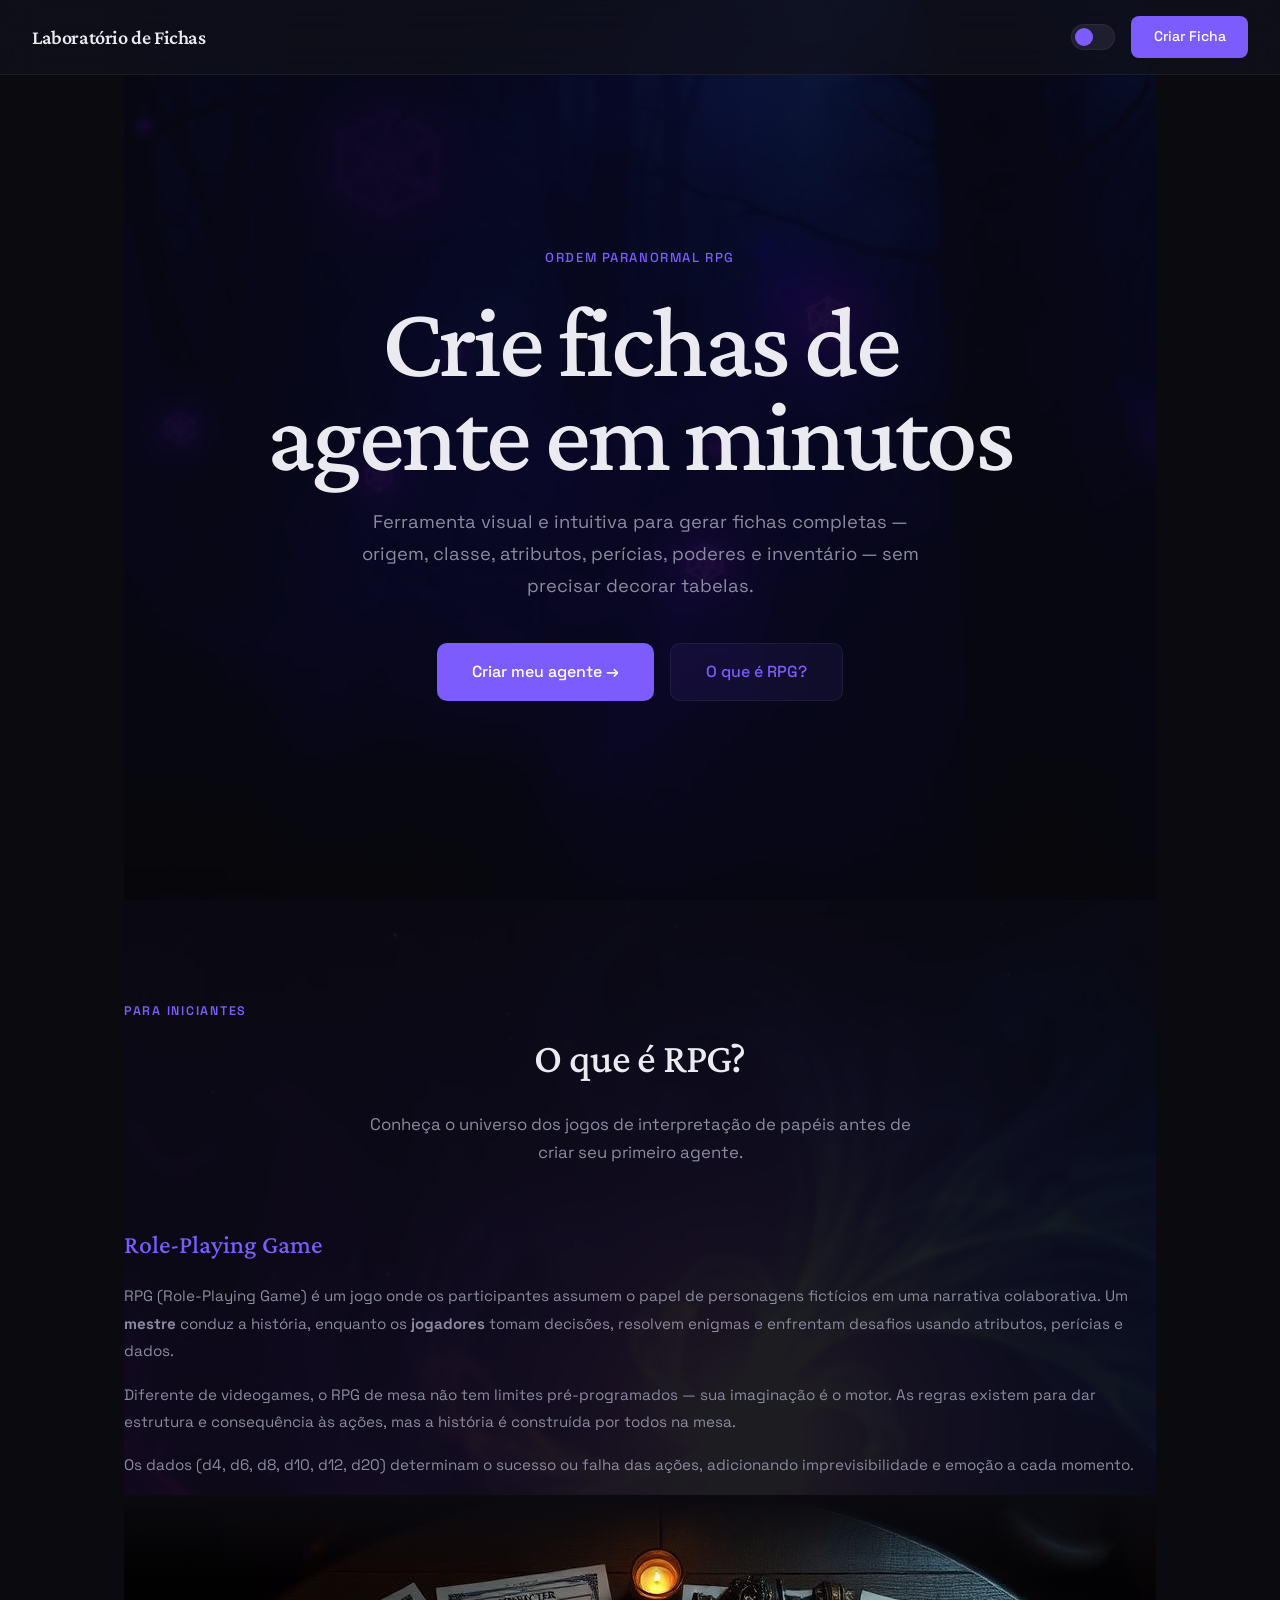
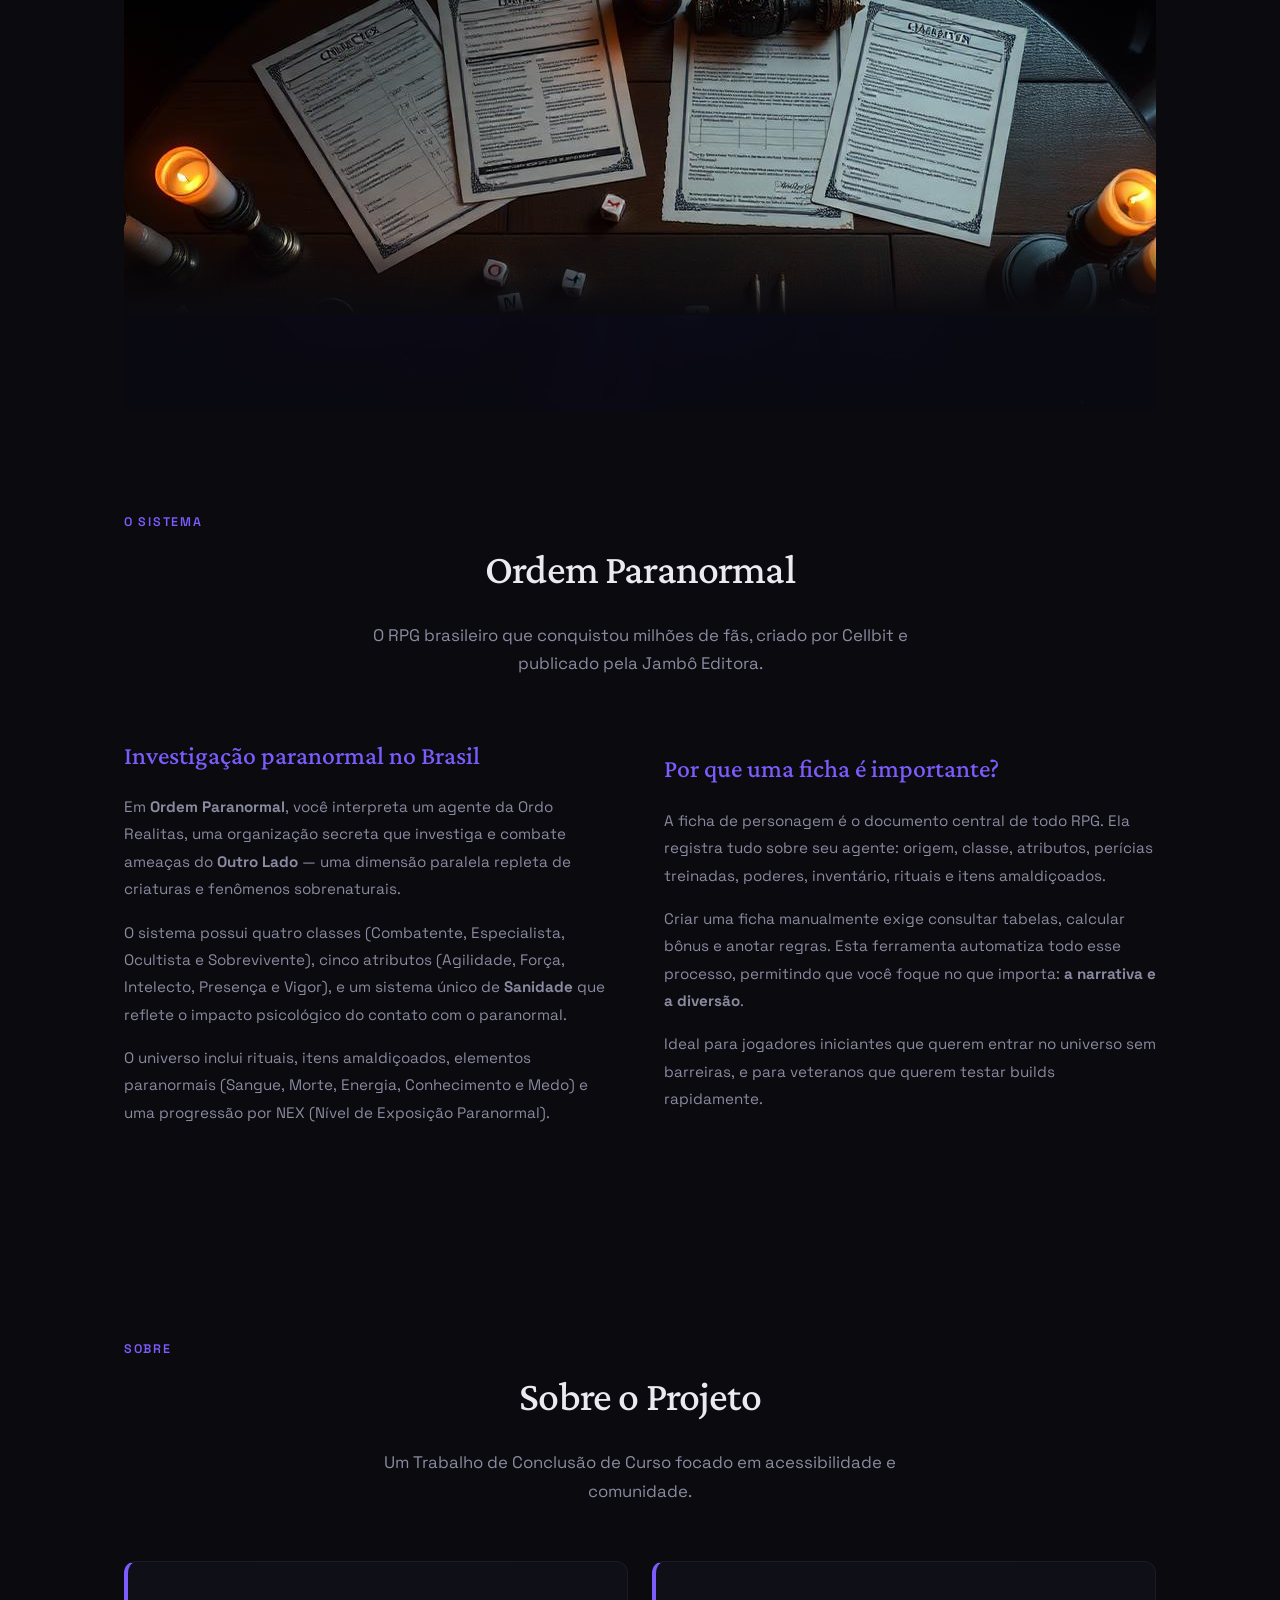
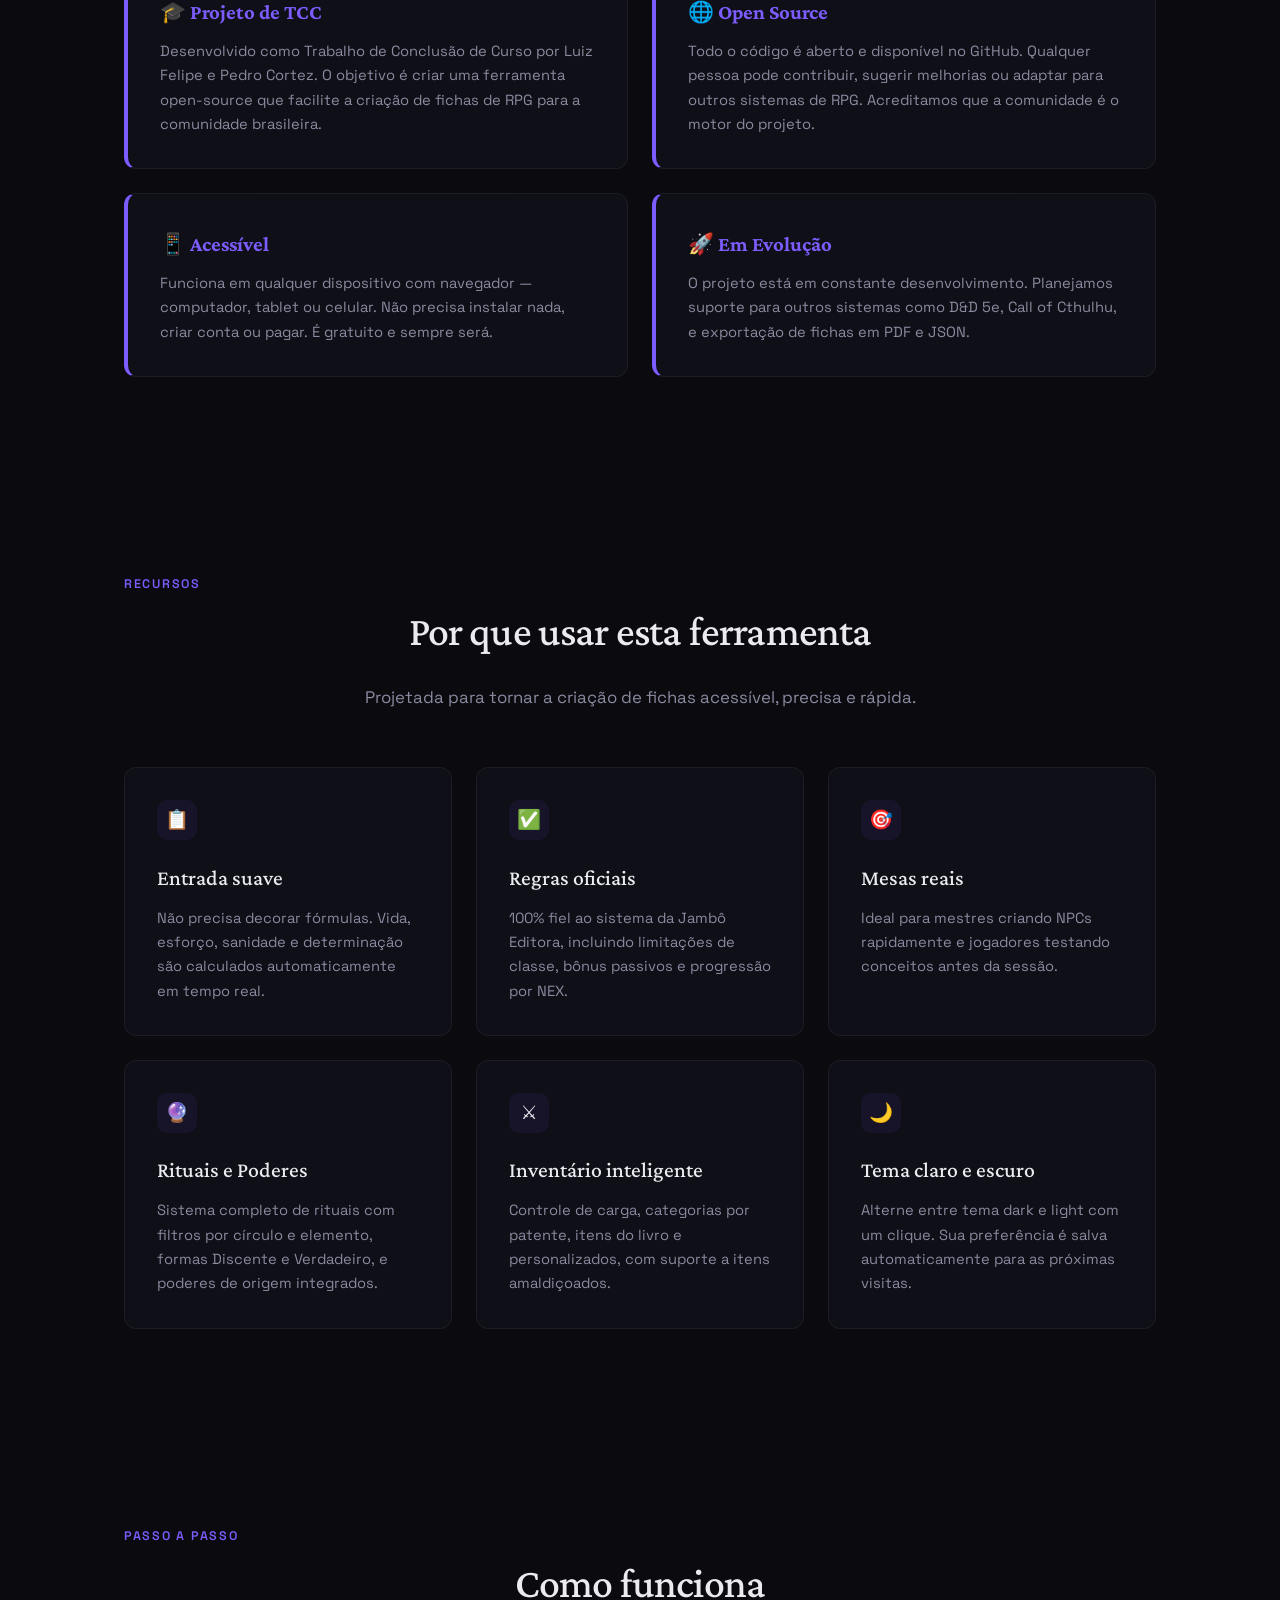
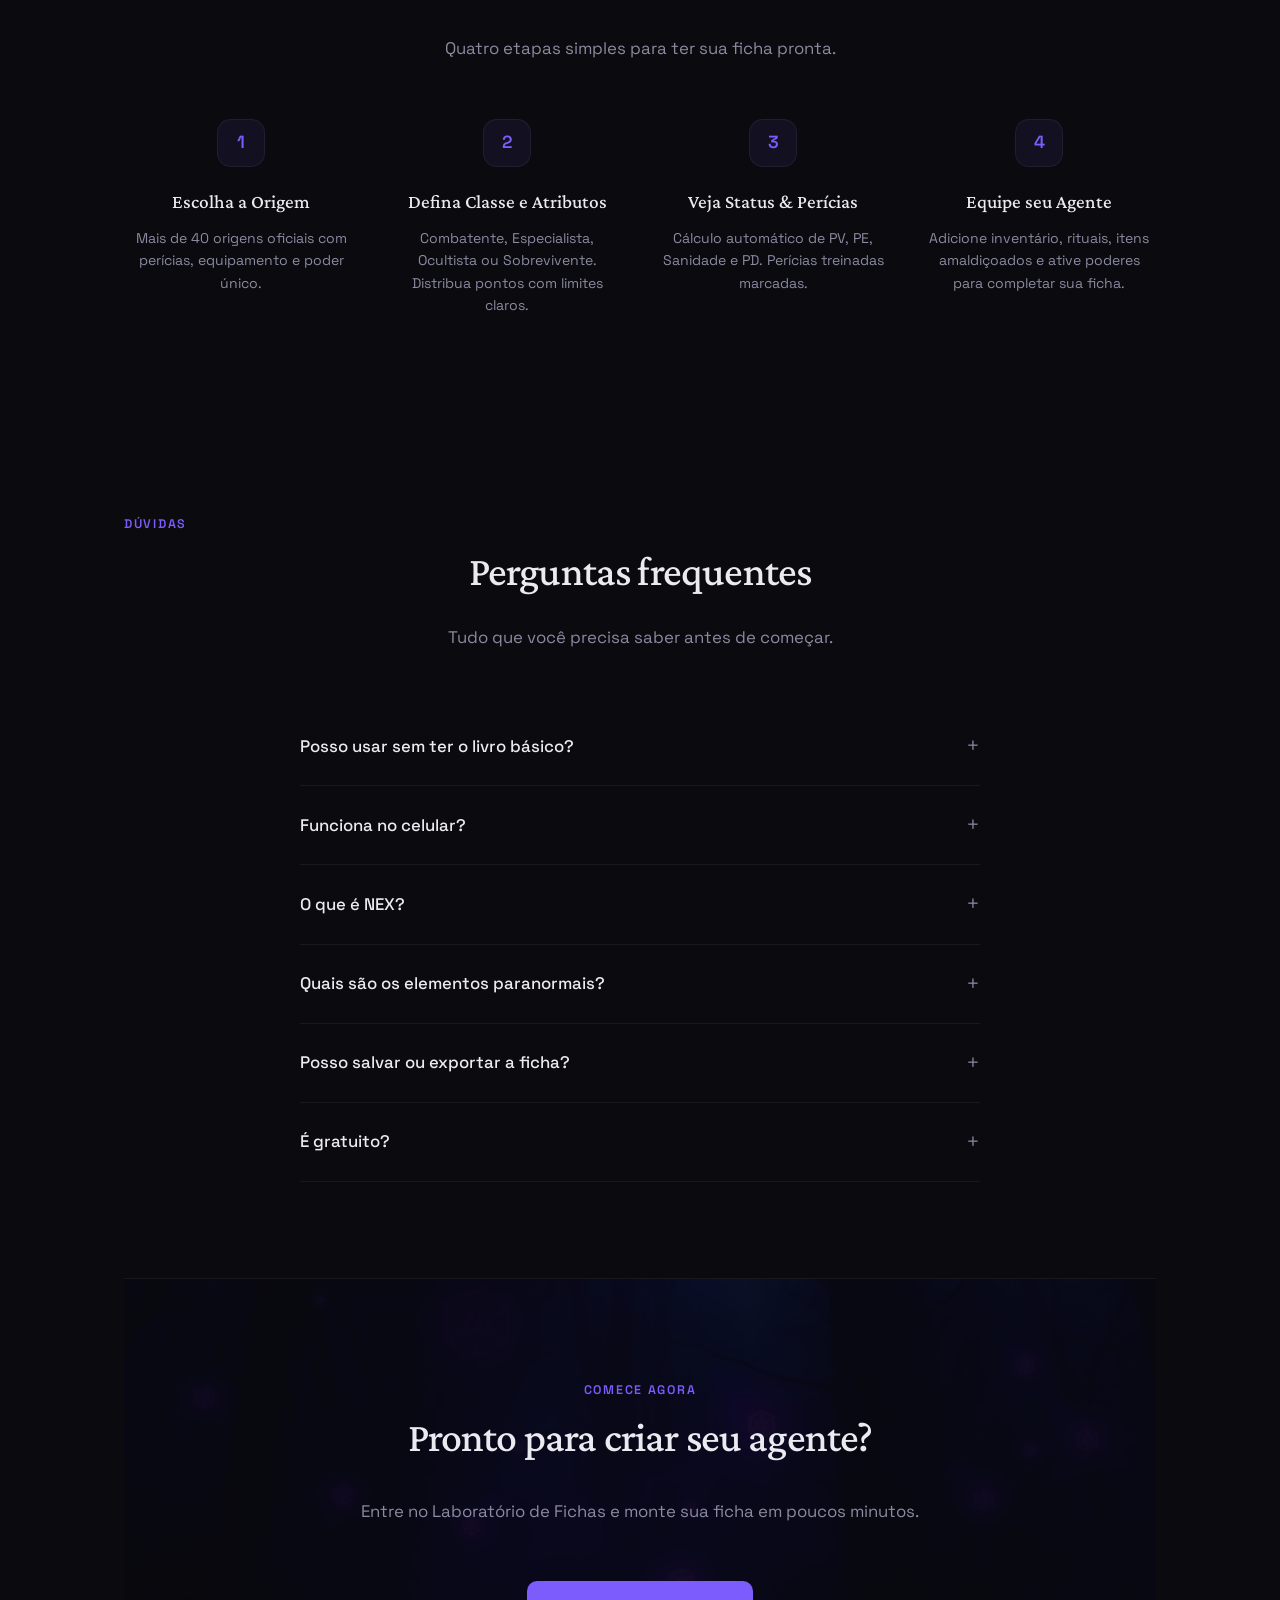
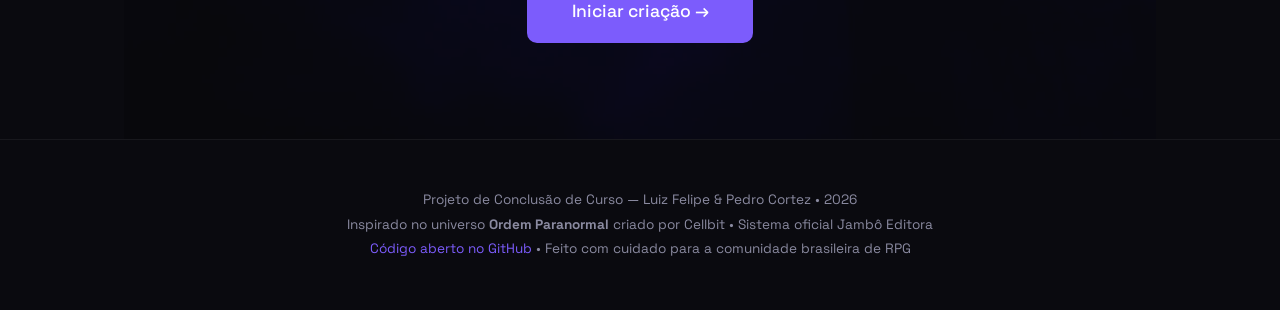
==== public/tcc/index.html @ 01ebc3f2 "Estendeu imagens e calculou Defesa Co-authored-by: PEDROLO18321 <266873799+PEDROLO18321@users.norepl" ====
<!DOCTYPE html>
<html lang="pt-BR" data-theme="dark">
<head>
  <meta charset="UTF-8" />
  <meta name="viewport" content="width=device-width, initial-scale=1.0"/>
  <title>Laboratório de Fichas — Ordem Paranormal</title>
  <meta name="description" content="Crie fichas completas de RPG para Ordem Paranormal de forma visual e intuitiva. Origem, classe, atributos, perícias e poderes em poucos minutos.">

  <link rel="preconnect" href="https://fonts.googleapis.com">
  <link rel="preconnect" href="https://fonts.gstatic.com" crossorigin>
  <link href="https://fonts.googleapis.com/css2?family=Space+Grotesk:wght@300;400;500;600;700&family=Crimson+Pro:ital,wght@0,300;0,400;0,500;0,600;1,300;1,400&display=swap" rel="stylesheet">

  <style>
    :root {
      --font-display: 'Crimson Pro', Georgia, serif;
      --font-body: 'Space Grotesk', system-ui, sans-serif;
      --radius: 12px;
      --transition: 0.3s cubic-bezier(0.4, 0, 0.2, 1);
    }

    [data-theme="dark"] {
      --bg: #0a0a0f;
      --bg-elevated: #12121a;
      --bg-card: rgba(18, 18, 28, 0.7);
      --text: #eaeaf0;
      --text-secondary: #8a8aa0;
      --accent: #7c5cfc;
      --accent-hover: #9479ff;
      --accent-subtle: rgba(124, 92, 252, 0.08);
      --border: rgba(255, 255, 255, 0.06);
      --shadow: 0 2px 20px rgba(0, 0, 0, 0.3);
      --toggle-bg: #1e1e2e;
    }

    [data-theme="light"] {
      --bg: #f8f7f4;
      --bg-elevated: #ffffff;
      --bg-card: rgba(255, 255, 255, 0.85);
      --text: #1a1a2e;
      --text-secondary: #6b6b80;
      --accent: #6341e0;
      --accent-hover: #7c5cfc;
      --accent-subtle: rgba(99, 65, 224, 0.06);
      --border: rgba(0, 0, 0, 0.07);
      --shadow: 0 2px 20px rgba(0, 0, 0, 0.06);
      --toggle-bg: #e8e8ee;
    }

    * { margin: 0; padding: 0; box-sizing: border-box; }

    body {
      background: var(--bg);
      color: var(--text);
      font-family: var(--font-body);
      line-height: 1.7;
      min-height: 100vh;
      transition: background var(--transition), color var(--transition);
    }

    /* ── Navigation ── */
    nav {
      position: fixed;
      top: 0; left: 0; right: 0;
      z-index: 100;
      padding: 1rem 2rem;
      display: flex;
      justify-content: space-between;
      align-items: center;
      background: var(--bg-card);
      backdrop-filter: blur(20px);
      border-bottom: 1px solid var(--border);
      transition: background var(--transition);
    }

    .nav-logo {
      font-family: var(--font-display);
      font-size: 1.25rem;
      font-weight: 600;
      color: var(--text);
      text-decoration: none;
      letter-spacing: -0.02em;
    }

    .nav-actions { display: flex; align-items: center; gap: 1rem; }

    .theme-toggle {
      width: 44px; height: 26px;
      border-radius: 13px;
      background: var(--toggle-bg);
      border: 1px solid var(--border);
      cursor: pointer;
      position: relative;
      transition: background var(--transition);
    }

    .theme-toggle::after {
      content: '';
      position: absolute;
      top: 3px; left: 3px;
      width: 18px; height: 18px;
      border-radius: 50%;
      background: var(--accent);
      transition: transform var(--transition);
    }

    [data-theme="light"] .theme-toggle::after { transform: translateX(18px); }

    .nav-cta {
      padding: 0.55rem 1.4rem;
      font-size: 0.88rem;
      font-weight: 500;
      background: var(--accent);
      color: #fff;
      border-radius: 8px;
      text-decoration: none;
      transition: background var(--transition), transform 0.2s;
    }

    .nav-cta:hover { background: var(--accent-hover); transform: translateY(-1px); }

    .container { max-width: 1080px; margin: 0 auto; padding: 0 1.5rem; }

    /* ── Hero ── */
    .hero {
      min-height: 100vh;
      display: flex;
      flex-direction: column;
      justify-content: center;
      text-align: center;
      padding: 8rem 0 5rem;
      position: relative;
      overflow: hidden;
    }

    .hero::before {
      content: '';
      position: absolute;
      inset: 0;
      background: url('img/hero-bg.jpg') center/cover no-repeat;
      opacity: 0.25;
      z-index: 0;
    }

    [data-theme="light"] .hero::before { opacity: 0.1; }

    .hero > * { position: relative; z-index: 1; }

    .hero-tag {
      display: inline-block;
      font-size: 0.82rem;
      font-weight: 500;
      text-transform: uppercase;
      letter-spacing: 0.12em;
      color: var(--accent);
      margin-bottom: 1.5rem;
    }

    h1 {
      font-family: var(--font-display);
      font-weight: 500;
      font-size: clamp(3.2rem, 8vw, 6.5rem);
      letter-spacing: -0.03em;
      line-height: 0.92;
      color: var(--text);
      margin-bottom: 1.5rem;
    }

    .hero-desc {
      font-size: 1.15rem;
      color: var(--text-secondary);
      max-width: 580px;
      margin: 0 auto 2.5rem;
      line-height: 1.75;
    }

    .hero-actions { display: flex; gap: 1rem; justify-content: center; flex-wrap: wrap; }

    .btn-primary {
      display: inline-flex; align-items: center; gap: 0.5rem;
      padding: 0.9rem 2.2rem; font-size: 1rem; font-weight: 500;
      font-family: var(--font-body); background: var(--accent); color: #fff;
      border-radius: 10px; text-decoration: none; border: none; cursor: pointer;
      transition: background var(--transition), transform 0.2s, box-shadow 0.2s;
    }

    .btn-primary:hover {
      background: var(--accent-hover);
      transform: translateY(-2px);
      box-shadow: 0 8px 30px rgba(124, 92, 252, 0.25);
    }

    .btn-secondary {
      display: inline-flex; align-items: center; gap: 0.5rem;
      padding: 0.9rem 2.2rem; font-size: 1rem; font-weight: 500;
      font-family: var(--font-body); background: var(--accent-subtle);
      color: var(--accent); border-radius: 10px; text-decoration: none;
      border: 1px solid var(--border); cursor: pointer; transition: all var(--transition);
    }

    .btn-secondary:hover { background: var(--accent); color: #fff; transform: translateY(-2px); }

    /* ── Sections ── */
    section { padding: 6rem 0; }

    .section-label {
      font-size: 0.78rem; font-weight: 600; text-transform: uppercase;
      letter-spacing: 0.14em; color: var(--accent); text-align: center; margin-bottom: 0.75rem;
    }

    h2 {
      font-family: var(--font-display); font-size: 2.6rem; font-weight: 500;
      text-align: center; margin-bottom: 1rem; letter-spacing: -0.02em;
    }

    .section-desc {
      text-align: center; color: var(--text-secondary);
      max-width: 560px; margin: 0 auto 3.5rem; font-size: 1.05rem;
    }

    /* ── O que é RPG ── */
    .rpg-section {
      position: relative;
      overflow: hidden;
    }

    .rpg-section::before {
      content: '';
      position: absolute;
      inset: 0;
      background: url('img/section-bg.jpg') center/cover no-repeat;
      opacity: 0.08;
      z-index: 0;
    }

    .rpg-section > * { position: relative; z-index: 1; }

    .rpg-grid {
      display: grid;
      grid-template-columns: 1fr 1fr;
      gap: 3rem;
      align-items: center;
    }

    /* ── Full-width image banner ── */
    .full-width-image {
      width: 100vw;
      position: relative;
      left: 50%;
      right: 50%;
      margin-left: -50vw;
      margin-right: -50vw;
      overflow: hidden;
      max-height: 420px;
    }

    .full-width-image img {
      width: 100%;
      height: 100%;
      object-fit: cover;
      display: block;
    }

    .full-width-image.with-overlay::after {
      content: '';
      position: absolute;
      inset: 0;
      background: linear-gradient(
        to bottom,
        var(--bg) 0%,
        transparent 20%,
        transparent 80%,
        var(--bg) 100%
      );
      pointer-events: none;
    }

    .rpg-text h3 {
      font-family: var(--font-display);
      font-size: 1.6rem;
      font-weight: 500;
      margin-bottom: 1rem;
      color: var(--accent);
    }

    .rpg-text p {
      color: var(--text-secondary);
      font-size: 0.95rem;
      line-height: 1.8;
      margin-bottom: 1rem;
    }

    .rpg-image {
      border-radius: 0;
      overflow: hidden;
      width: 100vw;
      position: relative;
      left: 50%;
      right: 50%;
      margin-left: -50vw;
      margin-right: -50vw;
      max-height: 380px;
    }

    .rpg-image img {
      width: 100%;
      height: 100%;
      object-fit: cover;
      display: block;
    }

    /* ── Feature Cards ── */
    .features-grid { display: grid; grid-template-columns: repeat(3, 1fr); gap: 1.5rem; }

    .feature-card {
      padding: 2rem; background: var(--bg-card);
      border: 1px solid var(--border); border-radius: var(--radius);
      backdrop-filter: blur(8px); transition: all var(--transition);
    }

    .feature-card:hover {
      transform: translateY(-4px); box-shadow: var(--shadow);
      border-color: rgba(124, 92, 252, 0.15);
    }

    .feature-icon {
      width: 40px; height: 40px; display: flex; align-items: center; justify-content: center;
      background: var(--accent-subtle); border-radius: 10px; font-size: 1.2rem; margin-bottom: 1.2rem;
    }

    .feature-card h3 { font-family: var(--font-display); font-size: 1.35rem; font-weight: 500; margin-bottom: 0.6rem; }
    .feature-card p { color: var(--text-secondary); font-size: 0.92rem; line-height: 1.65; }

    /* ── Steps ── */
    .steps { display: grid; grid-template-columns: repeat(4, 1fr); gap: 2rem; counter-reset: step; }

    .step { text-align: center; counter-increment: step; }

    .step-number {
      width: 48px; height: 48px; border-radius: 14px;
      background: var(--accent-subtle); border: 1px solid var(--border);
      display: flex; align-items: center; justify-content: center;
      margin: 0 auto 1.2rem; font-weight: 600; font-size: 1.1rem; color: var(--accent);
    }

    .step h3 { font-family: var(--font-display); font-size: 1.2rem; font-weight: 500; margin-bottom: 0.5rem; }
    .step p { color: var(--text-secondary); font-size: 0.88rem; line-height: 1.6; }

    /* ── Sobre o Projeto ── */
    .about-grid {
      display: grid;
      grid-template-columns: repeat(2, 1fr);
      gap: 1.5rem;
    }

    .about-card {
      padding: 2rem;
      background: var(--bg-card);
      border: 1px solid var(--border);
      border-radius: var(--radius);
      border-left: 4px solid var(--accent);
    }

    .about-card h3 {
      font-family: var(--font-display);
      font-size: 1.3rem;
      margin-bottom: 0.6rem;
      color: var(--accent);
    }

    .about-card p {
      color: var(--text-secondary);
      font-size: 0.92rem;
      line-height: 1.65;
    }

    /* ── FAQ ── */
    .faq-list { max-width: 680px; margin: 0 auto; }

    .faq-item { border-bottom: 1px solid var(--border); overflow: hidden; }

    .faq-item summary {
      padding: 1.25rem 0; font-weight: 500; font-size: 1.05rem;
      color: var(--text); cursor: pointer; list-style: none;
      display: flex; justify-content: space-between; align-items: center;
      transition: color 0.2s;
    }

    .faq-item summary:hover { color: var(--accent); }
    .faq-item summary::after { content: '+'; font-size: 1.4rem; font-weight: 300; color: var(--text-secondary); transition: transform 0.2s; }
    .faq-item[open] summary::after { transform: rotate(45deg); }
    .faq-item p { padding: 0 0 1.25rem; color: var(--text-secondary); font-size: 0.95rem; line-height: 1.7; }

    /* ── CTA Final ── */
    .cta-section {
      text-align: center; padding: 6rem 0;
      border-top: 1px solid var(--border);
      position: relative; overflow: hidden;
    }

    .cta-section::before {
      content: '';
      position: absolute; inset: 0;
      background: url('img/hero-bg.jpg') center/cover no-repeat;
      opacity: 0.15; z-index: 0;
    }

    [data-theme="light"] .cta-section::before { opacity: 0.06; }

    .cta-section > * { position: relative; z-index: 1; }
    .cta-section h2 { margin-bottom: 1.5rem; }

    /* ── Footer ── */
    footer {
      text-align: center; padding: 3rem 1.5rem;
      color: var(--text-secondary); font-size: 0.85rem;
      line-height: 1.8; border-top: 1px solid var(--border);
    }

    footer a { color: var(--accent); text-decoration: none; }

    /* ── Responsive ── */
    @media (max-width: 1024px) {
      .container { padding: 0 1.25rem; }
      .features-grid { grid-template-columns: repeat(2, 1fr); }
      .steps { grid-template-columns: repeat(2, 1fr); }
    }

    @media (max-width: 768px) {
      nav { padding: 0.75rem 1rem; }
      .nav-logo { font-size: 1.05rem; }
      .nav-cta { padding: 0.45rem 1rem; font-size: 0.82rem; }

      .hero { padding: 5.5rem 0 3rem; min-height: 85vh; }
      h1 { font-size: clamp(2.4rem, 9vw, 3.8rem); }
      h2 { font-size: 2rem; }
      .hero-desc { font-size: 1rem; }
      .hero-actions { flex-direction: column; align-items: center; }
      .btn-primary, .btn-secondary { width: 100%; max-width: 320px; justify-content: center; }

      section { padding: 4rem 0; }
      .section-desc { font-size: 0.95rem; }

      .features-grid { grid-template-columns: 1fr; gap: 1rem; }
      .feature-card { padding: 1.5rem; }
      .steps { grid-template-columns: repeat(2, 1fr); gap: 1.25rem; }
      .rpg-grid { grid-template-columns: 1fr; gap: 2rem; }
      .about-grid { grid-template-columns: 1fr; gap: 1rem; }
      .faq-list { padding: 0 0.5rem; }
    }

    @media (max-width: 480px) {
      nav { padding: 0.6rem 0.75rem; }
      .nav-logo { font-size: 0.95rem; }
      .nav-cta { padding: 0.4rem 0.8rem; font-size: 0.78rem; }
      .theme-toggle { width: 38px; height: 22px; }
      .theme-toggle::after { width: 16px; height: 16px; top: 2px; left: 2px; }
      [data-theme="light"] .theme-toggle::after { transform: translateX(16px); }

      .hero { padding: 5rem 0 2.5rem; min-height: 80vh; }
      h1 { font-size: clamp(2rem, 10vw, 3rem); }
      h2 { font-size: 1.6rem; }
      .hero-desc { font-size: 0.92rem; }

      section { padding: 3rem 0; }
      .steps { grid-template-columns: 1fr; gap: 1rem; }
      .feature-card { padding: 1.25rem; }
      .about-card { padding: 1.25rem; }
      .faq-item summary { font-size: 0.95rem; padding: 1rem 0; }
      .cta-section { padding: 4rem 0; }
      footer { padding: 2rem 1rem; }
    }

    @media (max-width: 360px) {
      .container { padding: 0 0.75rem; }
      .nav-actions { gap: 0.5rem; }
      h1 { font-size: 1.8rem; }
      h2 { font-size: 1.4rem; }
      .btn-primary, .btn-secondary { padding: 0.75rem 1.5rem; font-size: 0.88rem; }
    }

    @media (hover: none) and (pointer: coarse) {
      .nav-cta, .btn-primary, .btn-secondary, .theme-toggle,
      .faq-item summary { min-height: 44px; }
    }

    html { scroll-behavior: smooth; }
  </style>
</head>
<body>

<nav>
  <a href="#" class="nav-logo">Laboratório de Fichas</a>
  <div class="nav-actions">
    <button class="theme-toggle" onclick="toggleTheme()" aria-label="Alternar tema"></button>
    <a href="criador.html" class="nav-cta">Criar Ficha</a>
  </div>
</nav>

<main class="container">

  <header class="hero">
    <span class="hero-tag">Ordem Paranormal RPG</span>
    <h1>Crie fichas de<br>agente em minutos</h1>
    <p class="hero-desc">
      Ferramenta visual e intuitiva para gerar fichas completas — origem, classe, atributos, perícias, poderes e inventário — sem precisar decorar tabelas.
    </p>
    <div class="hero-actions">
      <a href="criador.html" class="btn-primary">Criar meu agente →</a>
      <a href="#o-que-e-rpg" class="btn-secondary">O que é RPG?</a>
    </div>
  </header>

  <!-- O QUE É RPG -->
  <section id="o-que-e-rpg" class="rpg-section">
    <span class="section-label">Para iniciantes</span>
    <h2>O que é RPG?</h2>
    <p class="section-desc">Conheça o universo dos jogos de interpretação de papéis antes de criar seu primeiro agente.</p>

    <div class="rpg-grid" style="grid-template-columns: 1fr;">
      <div class="rpg-text">
        <h3>Role-Playing Game</h3>
        <p>
          RPG (Role-Playing Game) é um jogo onde os participantes assumem o papel de personagens fictícios em uma narrativa colaborativa. Um <strong>mestre</strong> conduz a história, enquanto os <strong>jogadores</strong> tomam decisões, resolvem enigmas e enfrentam desafios usando atributos, perícias e dados.
        </p>
        <p>
          Diferente de videogames, o RPG de mesa não tem limites pré-programados — sua imaginação é o motor. As regras existem para dar estrutura e consequência às ações, mas a história é construída por todos na mesa.
        </p>
        <p>
          Os dados (d4, d6, d8, d10, d12, d20) determinam o sucesso ou falha das ações, adicionando imprevisibilidade e emoção a cada momento.
        </p>
      </div>
    </div>

    <div class="full-width-image with-overlay">
      <img src="img/rpg-scene.jpg" alt="Cena de RPG de mesa com fichas, dados e velas" loading="lazy" width="1920" height="420">
    </div>
  </section>

  <!-- ORDEM PARANORMAL -->
  <section>
    <span class="section-label">O Sistema</span>
    <h2>Ordem Paranormal</h2>
    <p class="section-desc">O RPG brasileiro que conquistou milhões de fãs, criado por Cellbit e publicado pela Jambô Editora.</p>

    <div class="rpg-grid">
      <div class="rpg-text">
        <h3>Investigação paranormal no Brasil</h3>
        <p>
          Em <strong>Ordem Paranormal</strong>, você interpreta um agente da Ordo Realitas, uma organização secreta que investiga e combate ameaças do <strong>Outro Lado</strong> — uma dimensão paralela repleta de criaturas e fenômenos sobrenaturais.
        </p>
        <p>
          O sistema possui quatro classes (Combatente, Especialista, Ocultista e Sobrevivente), cinco atributos (Agilidade, Força, Intelecto, Presença e Vigor), e um sistema único de <strong>Sanidade</strong> que reflete o impacto psicológico do contato com o paranormal.
        </p>
        <p>
          O universo inclui rituais, itens amaldiçoados, elementos paranormais (Sangue, Morte, Energia, Conhecimento e Medo) e uma progressão por NEX (Nível de Exposição Paranormal).
        </p>
      </div>
      <div class="rpg-text">
        <h3>Por que uma ficha é importante?</h3>
        <p>
          A ficha de personagem é o documento central de todo RPG. Ela registra tudo sobre seu agente: origem, classe, atributos, perícias treinadas, poderes, inventário, rituais e itens amaldiçoados.
        </p>
        <p>
          Criar uma ficha manualmente exige consultar tabelas, calcular bônus e anotar regras. Esta ferramenta automatiza todo esse processo, permitindo que você foque no que importa: <strong>a narrativa e a diversão</strong>.
        </p>
        <p>
          Ideal para jogadores iniciantes que querem entrar no universo sem barreiras, e para veteranos que querem testar builds rapidamente.
        </p>
      </div>
    </div>
  </section>

  <!-- SOBRE O PROJETO -->
  <section>
    <span class="section-label">Sobre</span>
    <h2>Sobre o Projeto</h2>
    <p class="section-desc">Um Trabalho de Conclusão de Curso focado em acessibilidade e comunidade.</p>

    <div class="about-grid">
      <div class="about-card">
        <h3>🎓 Projeto de TCC</h3>
        <p>Desenvolvido como Trabalho de Conclusão de Curso por Luiz Felipe e Pedro Cortez. O objetivo é criar uma ferramenta open-source que facilite a criação de fichas de RPG para a comunidade brasileira.</p>
      </div>
      <div class="about-card">
        <h3>🌐 Open Source</h3>
        <p>Todo o código é aberto e disponível no GitHub. Qualquer pessoa pode contribuir, sugerir melhorias ou adaptar para outros sistemas de RPG. Acreditamos que a comunidade é o motor do projeto.</p>
      </div>
      <div class="about-card">
        <h3>📱 Acessível</h3>
        <p>Funciona em qualquer dispositivo com navegador — computador, tablet ou celular. Não precisa instalar nada, criar conta ou pagar. É gratuito e sempre será.</p>
      </div>
      <div class="about-card">
        <h3>🚀 Em Evolução</h3>
        <p>O projeto está em constante desenvolvimento. Planejamos suporte para outros sistemas como D&D 5e, Call of Cthulhu, e exportação de fichas em PDF e JSON.</p>
      </div>
    </div>
  </section>

  <!-- RECURSOS -->
  <section>
    <span class="section-label">Recursos</span>
    <h2>Por que usar esta ferramenta</h2>
    <p class="section-desc">Projetada para tornar a criação de fichas acessível, precisa e rápida.</p>

    <div class="features-grid">
      <div class="feature-card">
        <div class="feature-icon">📋</div>
        <h3>Entrada suave</h3>
        <p>Não precisa decorar fórmulas. Vida, esforço, sanidade e determinação são calculados automaticamente em tempo real.</p>
      </div>
      <div class="feature-card">
        <div class="feature-icon">✅</div>
        <h3>Regras oficiais</h3>
        <p>100% fiel ao sistema da Jambô Editora, incluindo limitações de classe, bônus passivos e progressão por NEX.</p>
      </div>
      <div class="feature-card">
        <div class="feature-icon">🎯</div>
        <h3>Mesas reais</h3>
        <p>Ideal para mestres criando NPCs rapidamente e jogadores testando conceitos antes da sessão.</p>
      </div>
      <div class="feature-card">
        <div class="feature-icon">🔮</div>
        <h3>Rituais e Poderes</h3>
        <p>Sistema completo de rituais com filtros por círculo e elemento, formas Discente e Verdadeiro, e poderes de origem integrados.</p>
      </div>
      <div class="feature-card">
        <div class="feature-icon">⚔️</div>
        <h3>Inventário inteligente</h3>
        <p>Controle de carga, categorias por patente, itens do livro e personalizados, com suporte a itens amaldiçoados.</p>
      </div>
      <div class="feature-card">
        <div class="feature-icon">🌙</div>
        <h3>Tema claro e escuro</h3>
        <p>Alterne entre tema dark e light com um clique. Sua preferência é salva automaticamente para as próximas visitas.</p>
      </div>
    </div>
  </section>

  <!-- COMO FUNCIONA -->
  <section id="como-funciona">
    <span class="section-label">Passo a passo</span>
    <h2>Como funciona</h2>
    <p class="section-desc">Quatro etapas simples para ter sua ficha pronta.</p>

    <div class="steps">
      <div class="step">
        <div class="step-number">1</div>
        <h3>Escolha a Origem</h3>
        <p>Mais de 40 origens oficiais com perícias, equipamento e poder único.</p>
      </div>
      <div class="step">
        <div class="step-number">2</div>
        <h3>Defina Classe e Atributos</h3>
        <p>Combatente, Especialista, Ocultista ou Sobrevivente. Distribua pontos com limites claros.</p>
      </div>
      <div class="step">
        <div class="step-number">3</div>
        <h3>Veja Status & Perícias</h3>
        <p>Cálculo automático de PV, PE, Sanidade e PD. Perícias treinadas marcadas.</p>
      </div>
      <div class="step">
        <div class="step-number">4</div>
        <h3>Equipe seu Agente</h3>
        <p>Adicione inventário, rituais, itens amaldiçoados e ative poderes para completar sua ficha.</p>
      </div>
    </div>
  </section>

  <!-- FAQ -->
  <section>
    <span class="section-label">Dúvidas</span>
    <h2>Perguntas frequentes</h2>
    <p class="section-desc">Tudo que você precisa saber antes de começar.</p>

    <div class="faq-list">
      <details class="faq-item">
        <summary>Posso usar sem ter o livro básico?</summary>
        <p>Sim. A ferramenta explica tudo o necessário para criar a ficha. Para mestrar ou jogar, o livro oficial é recomendado.</p>
      </details>
      <details class="faq-item">
        <summary>Funciona no celular?</summary>
        <p>Sim, o layout é totalmente responsivo. Botões e selects funcionam bem em touch.</p>
      </details>
      <details class="faq-item">
        <summary>O que é NEX?</summary>
        <p>NEX (Nível de Exposição Paranormal) representa o quão exposto ao Outro Lado seu agente é. Vai de 0% a 99%, influenciando atributos, poderes e habilidades disponíveis. É o equivalente ao "nível" em outros RPGs.</p>
      </details>
      <details class="faq-item">
        <summary>Quais são os elementos paranormais?</summary>
        <p>São cinco: Sangue (vitalidade e corpo), Morte (entropia e decadência), Energia (forças naturais), Conhecimento (mente e psique) e Medo (terror e ilusões). Cada um afeta rituais, itens amaldiçoados e criaturas.</p>
      </details>
      <details class="faq-item">
        <summary>Posso salvar ou exportar a ficha?</summary>
        <p>Atualmente é possível salvar localmente. Exportação como PDF/JSON está planejada para próximas versões.</p>
      </details>
      <details class="faq-item">
        <summary>É gratuito?</summary>
        <p>100% gratuito e open-source. Projeto de TCC para ajudar a comunidade brasileira de RPG.</p>
      </details>
    </div>
  </section>

  <section class="cta-section">
    <span class="section-label">Comece agora</span>
    <h2>Pronto para criar seu agente?</h2>
    <p class="section-desc">Entre no Laboratório de Fichas e monte sua ficha em poucos minutos.</p>
    <a href="criador.html" class="btn-primary" style="font-size: 1.1rem; padding: 1rem 2.8rem;">
      Iniciar criação →
    </a>
  </section>

</main>

<footer>
  <div class="container">
    Projeto de Conclusão de Curso — Luiz Felipe & Pedro Cortez • 2026<br>
    Inspirado no universo <strong>Ordem Paranormal</strong> criado por Cellbit • Sistema oficial Jambô Editora<br>
    <a href="https://github.com/PEDROLO18321/TCCFLPC" target="_blank">Código aberto no GitHub</a> • Feito com cuidado para a comunidade brasileira de RPG
  </div>
</footer>

<script>
  function toggleTheme() {
    const html = document.documentElement;
    const current = html.getAttribute('data-theme');
    const next = current === 'dark' ? 'light' : 'dark';
    html.setAttribute('data-theme', next);
    localStorage.setItem('theme', next);
  }

  (function() {
    const saved = localStorage.getItem('theme');
    if (saved) document.documentElement.setAttribute('data-theme', saved);
  })();
</script>

</body>
</html>
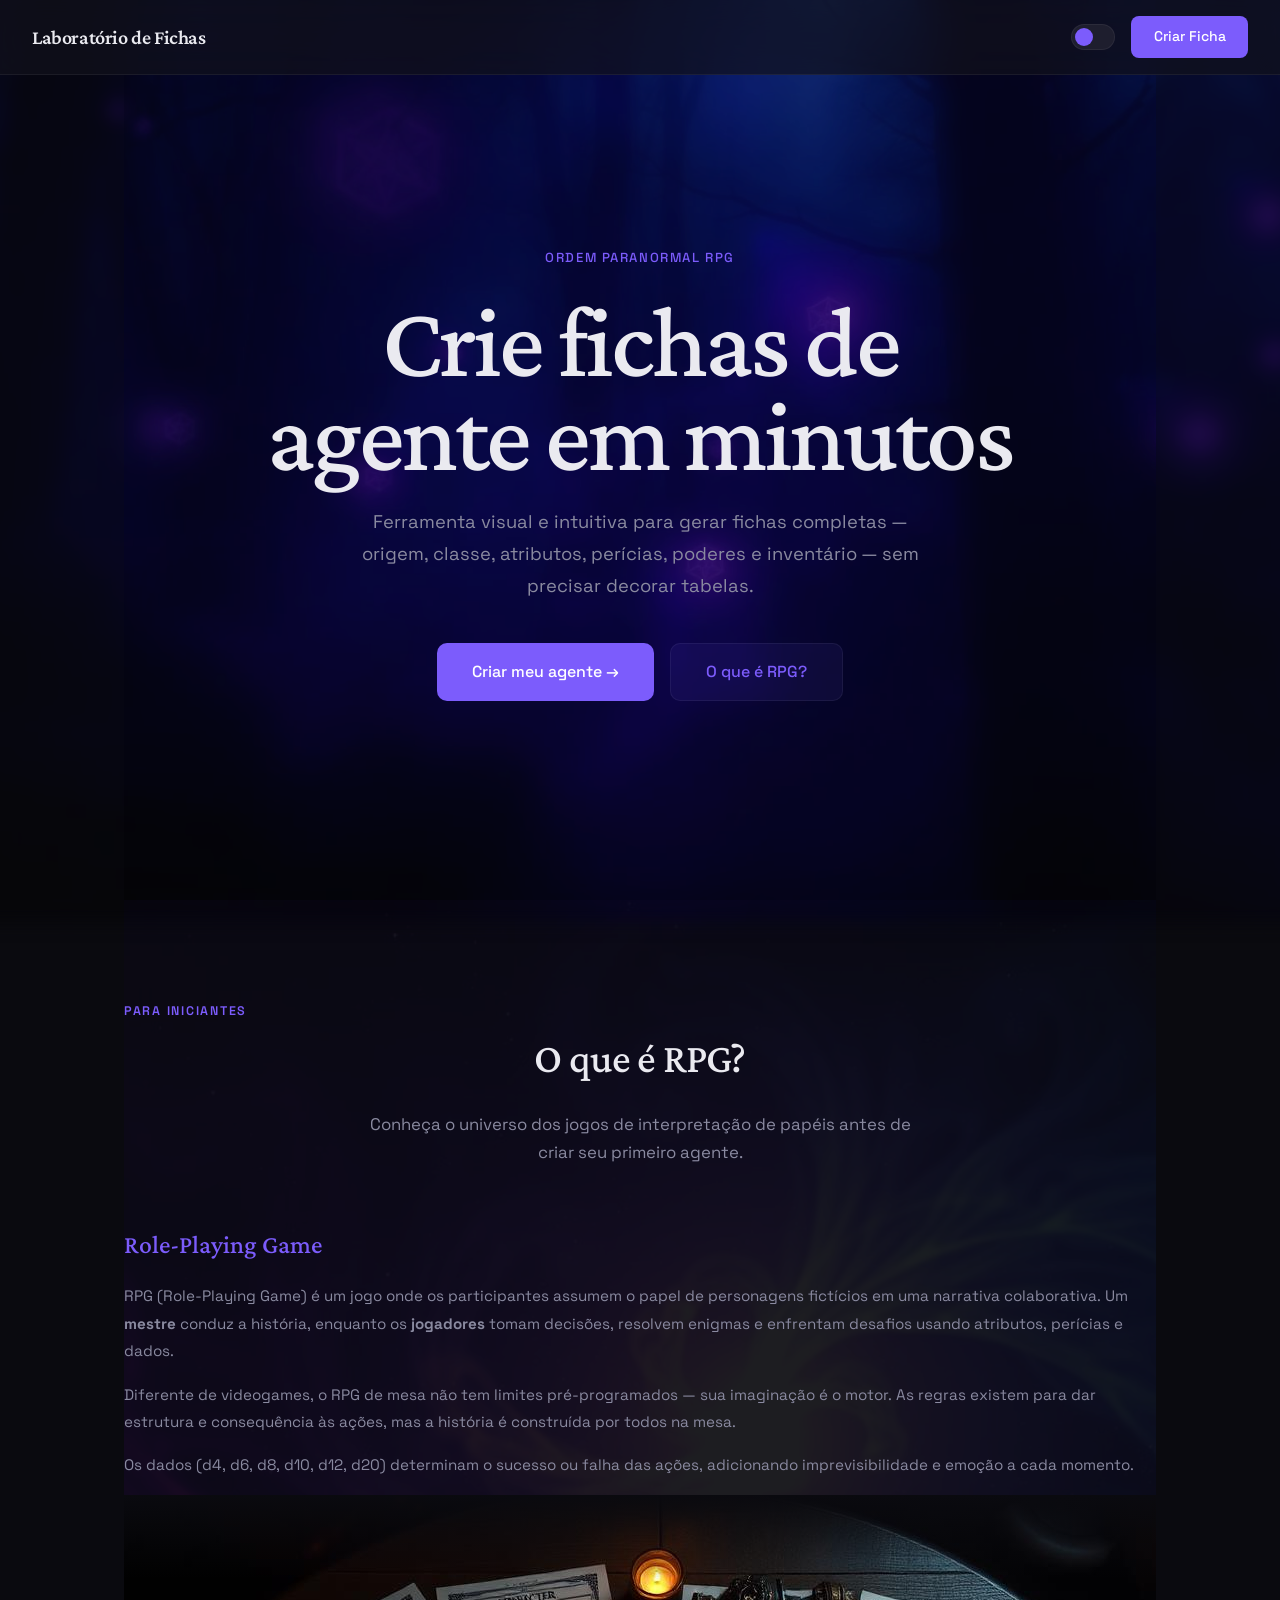
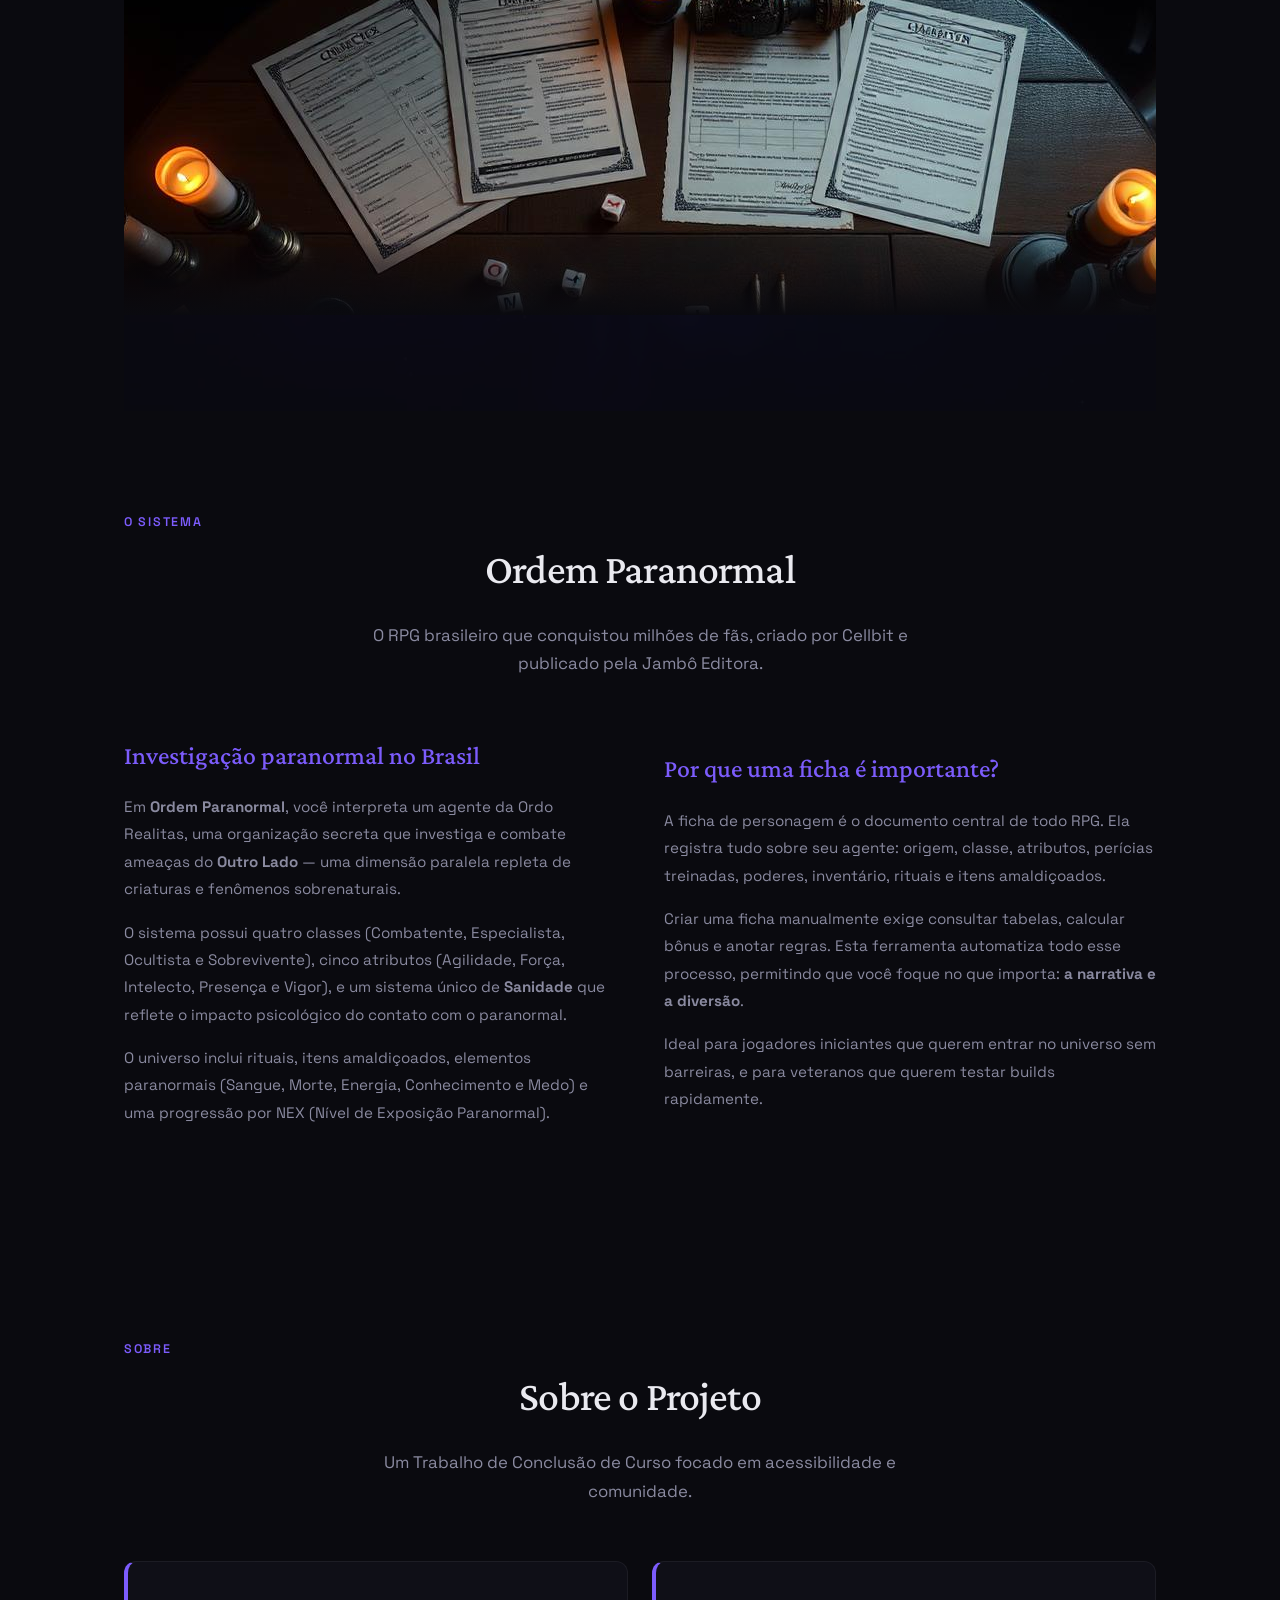
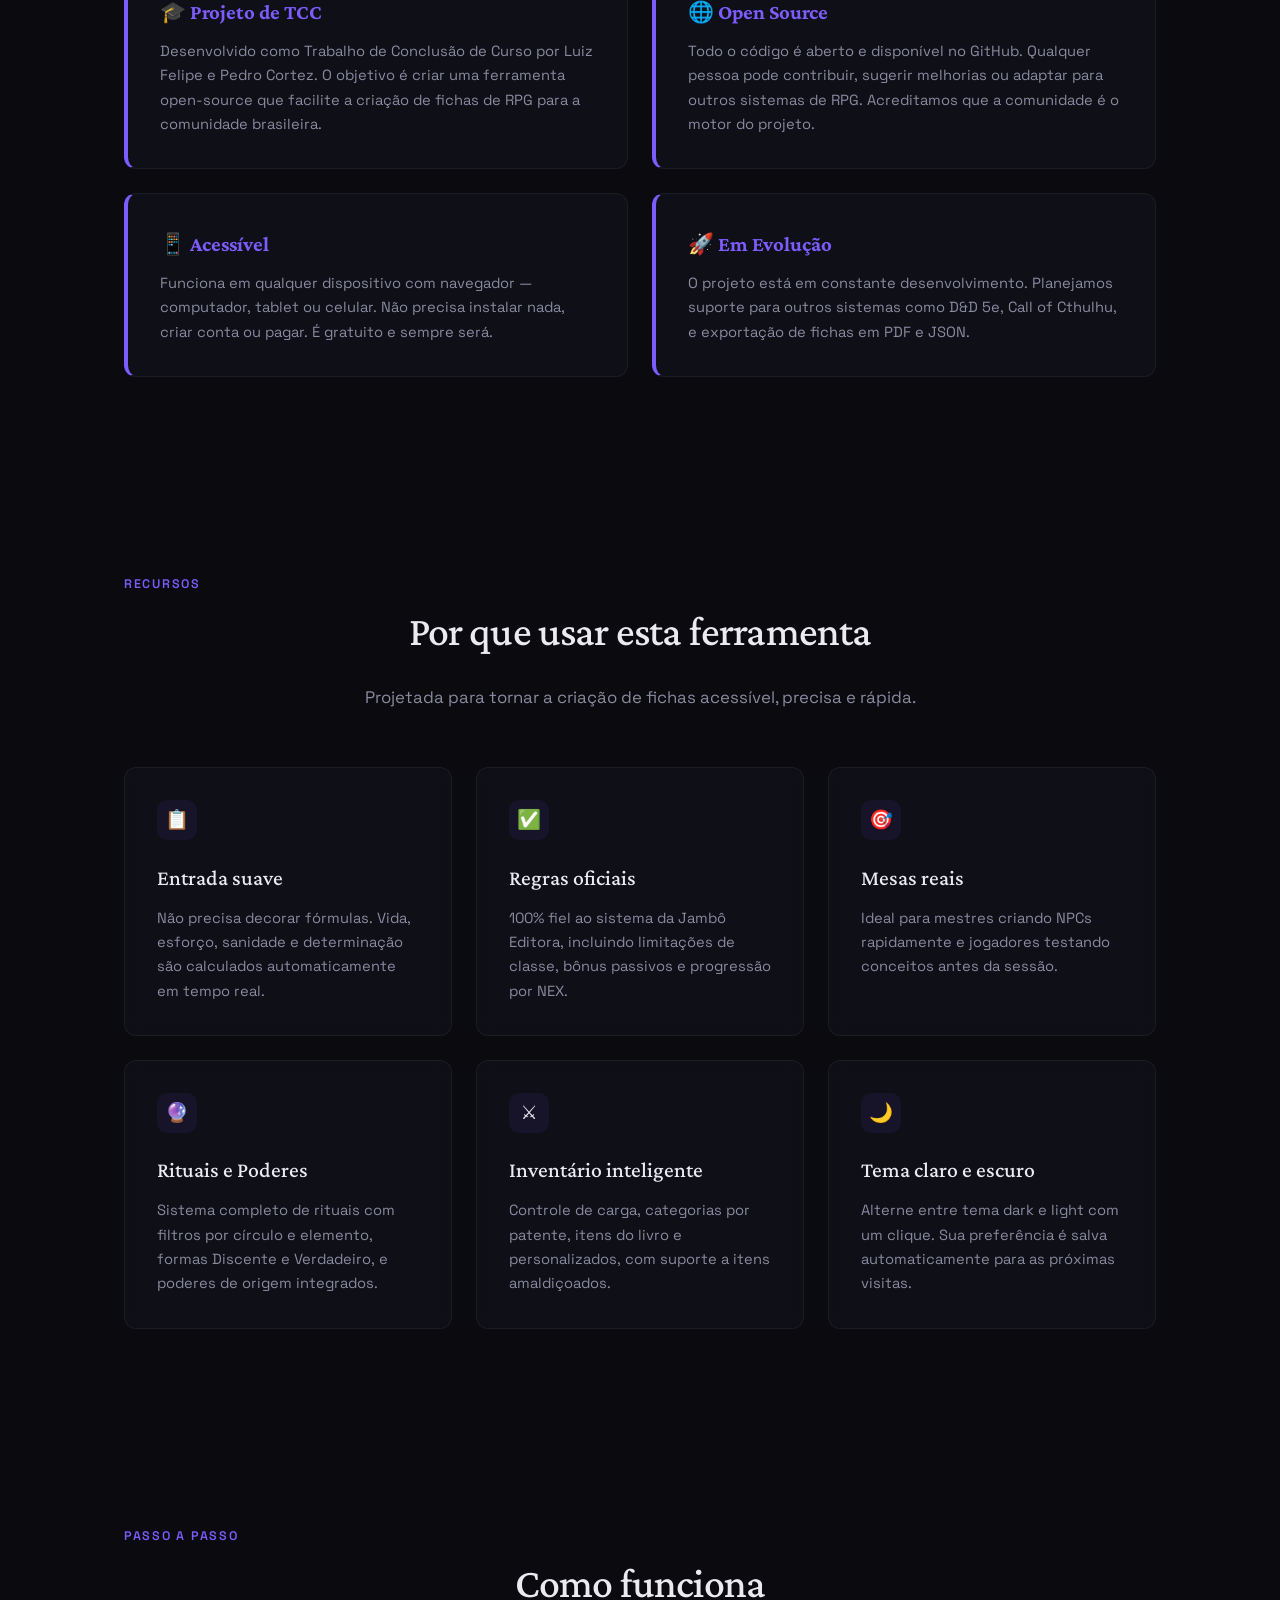
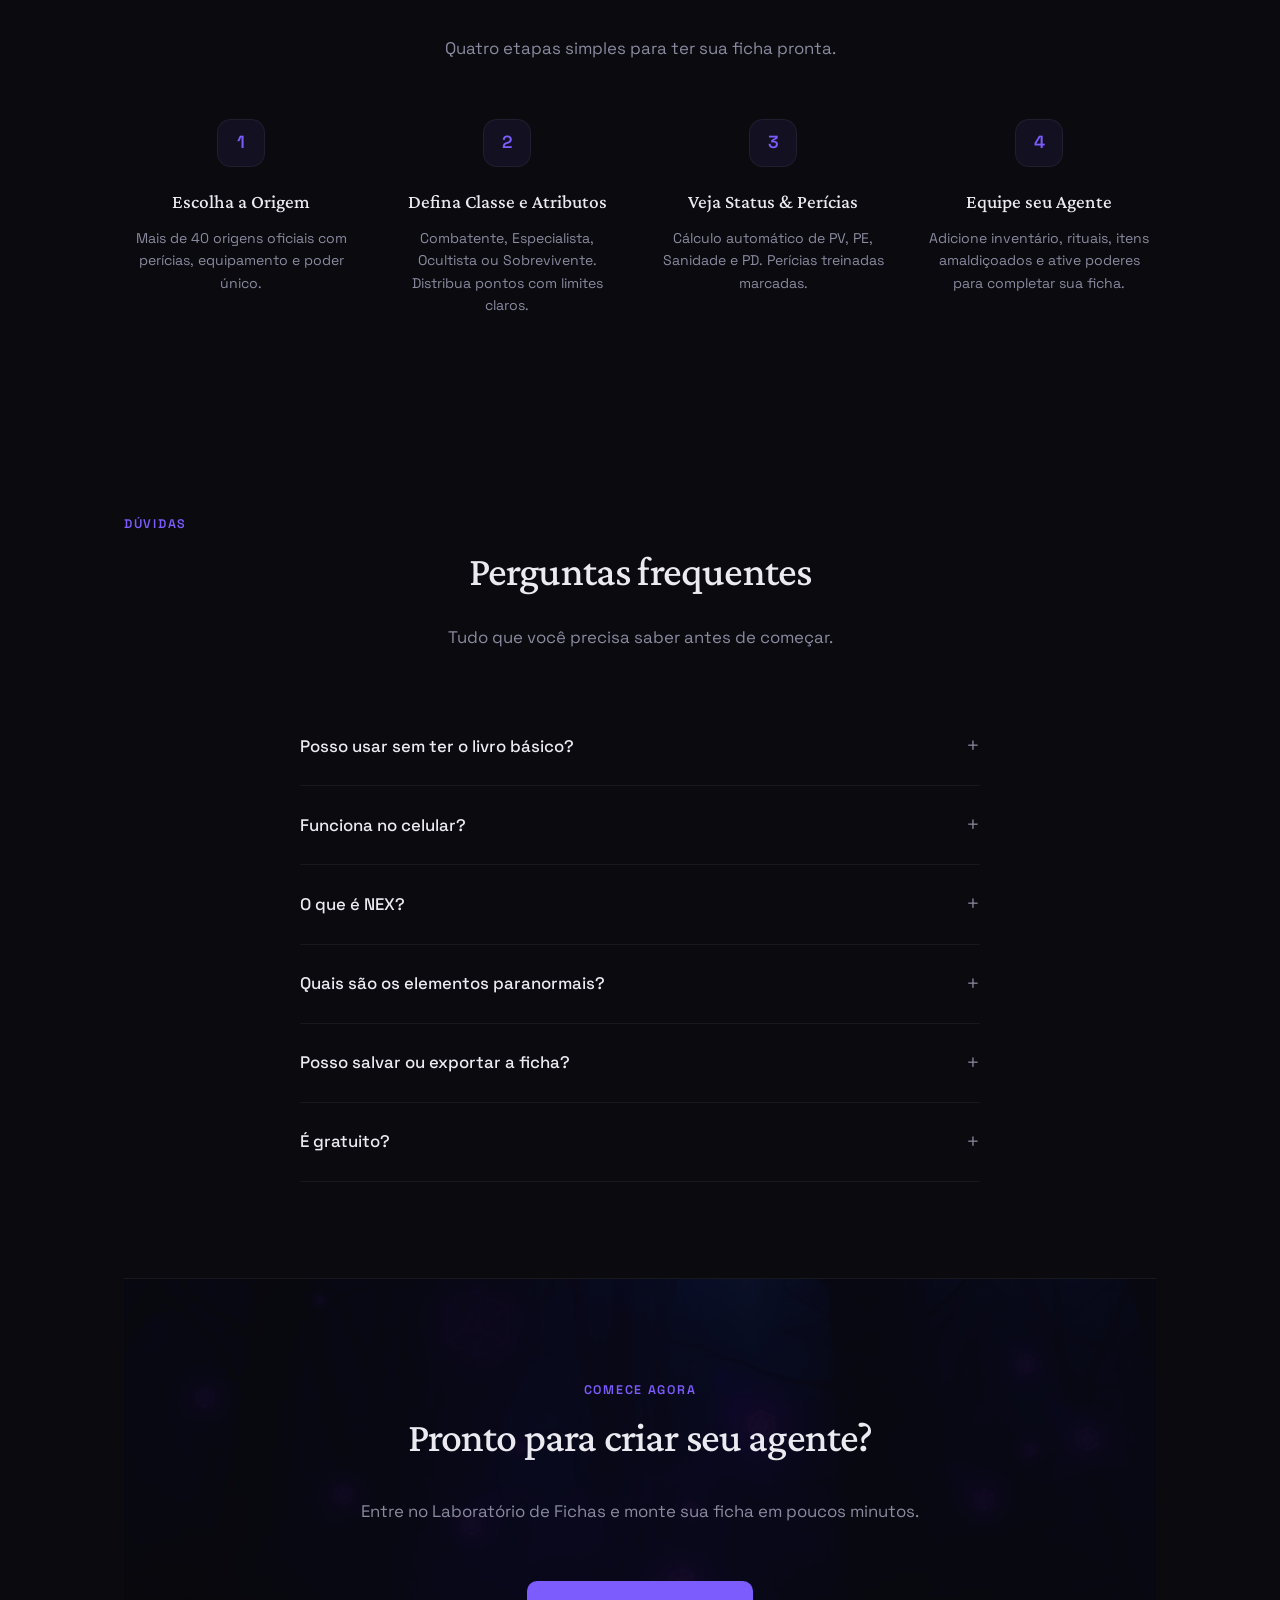
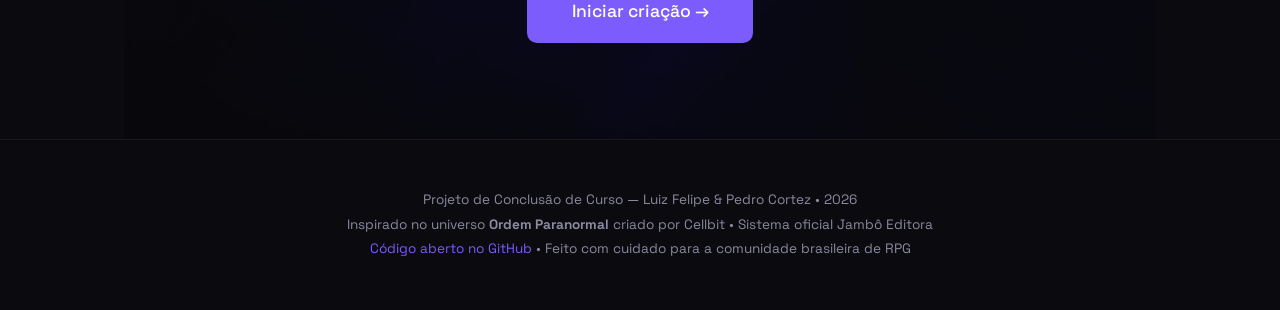
==== commit 040fdf03: "Preceding changes" ====
--- a/public/tcc/index.html
+++ b/public/tcc/index.html
@@ -55,6 +55,29 @@
       line-height: 1.7;
       min-height: 100vh;
       transition: background var(--transition), color var(--transition);
+      position: relative;
+    }
+
+    /* ── Background global com imagens desfocadas ── */
+    body::before {
+      content: '';
+      position: fixed;
+      inset: 0;
+      z-index: -2;
+      background:
+        linear-gradient(rgba(10, 10, 15, 0.55), rgba(10, 10, 15, 0.55)),
+        url('img/hero-bg.jpg') center/cover no-repeat;
+      filter: blur(8px);
+      transform: scale(1.05);
+      pointer-events: none;
+    }
+
+    [data-theme="light"] body::before {
+      background:
+        linear-gradient(rgba(246, 245, 242, 0.65), rgba(246, 245, 242, 0.65)),
+        url('img/hero-bg.jpg') center/cover no-repeat;
+      filter: blur(8px);
+      transform: scale(1.05);
     }
 
     /* ── Navigation ── */
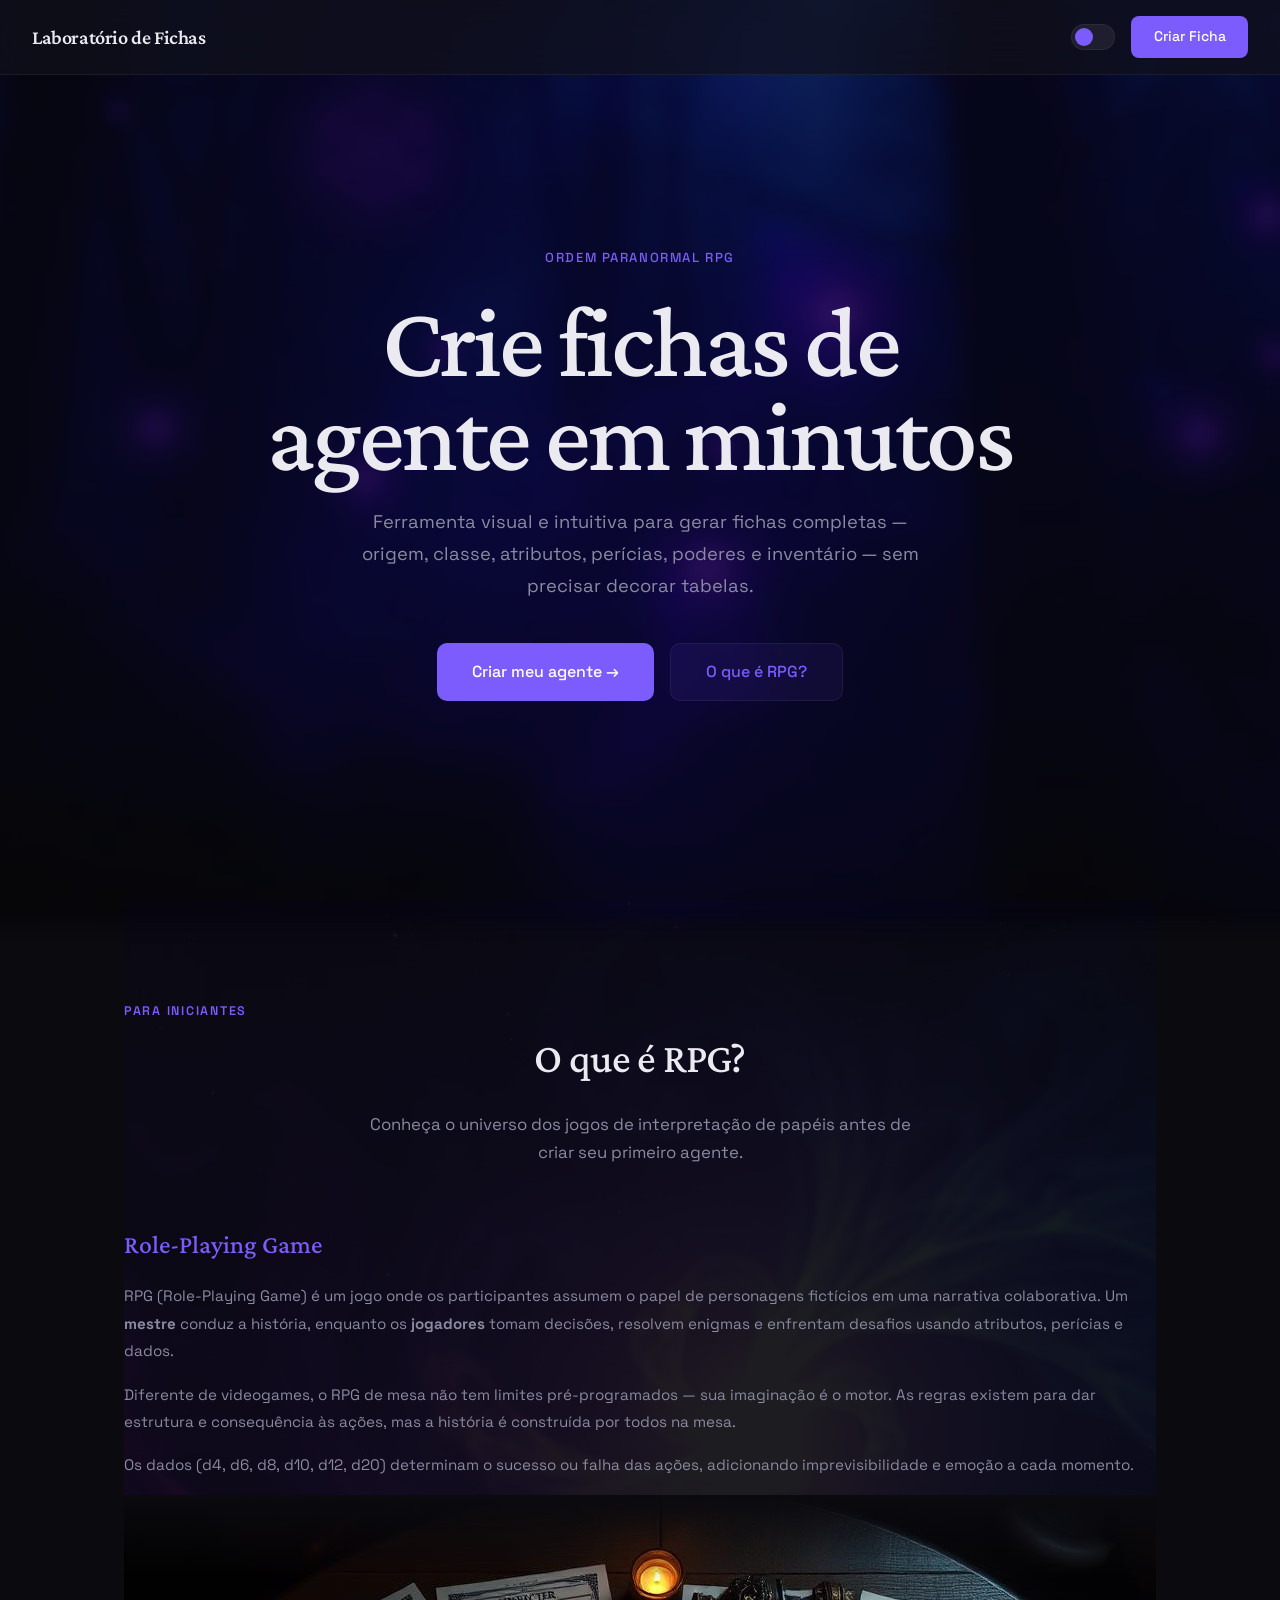
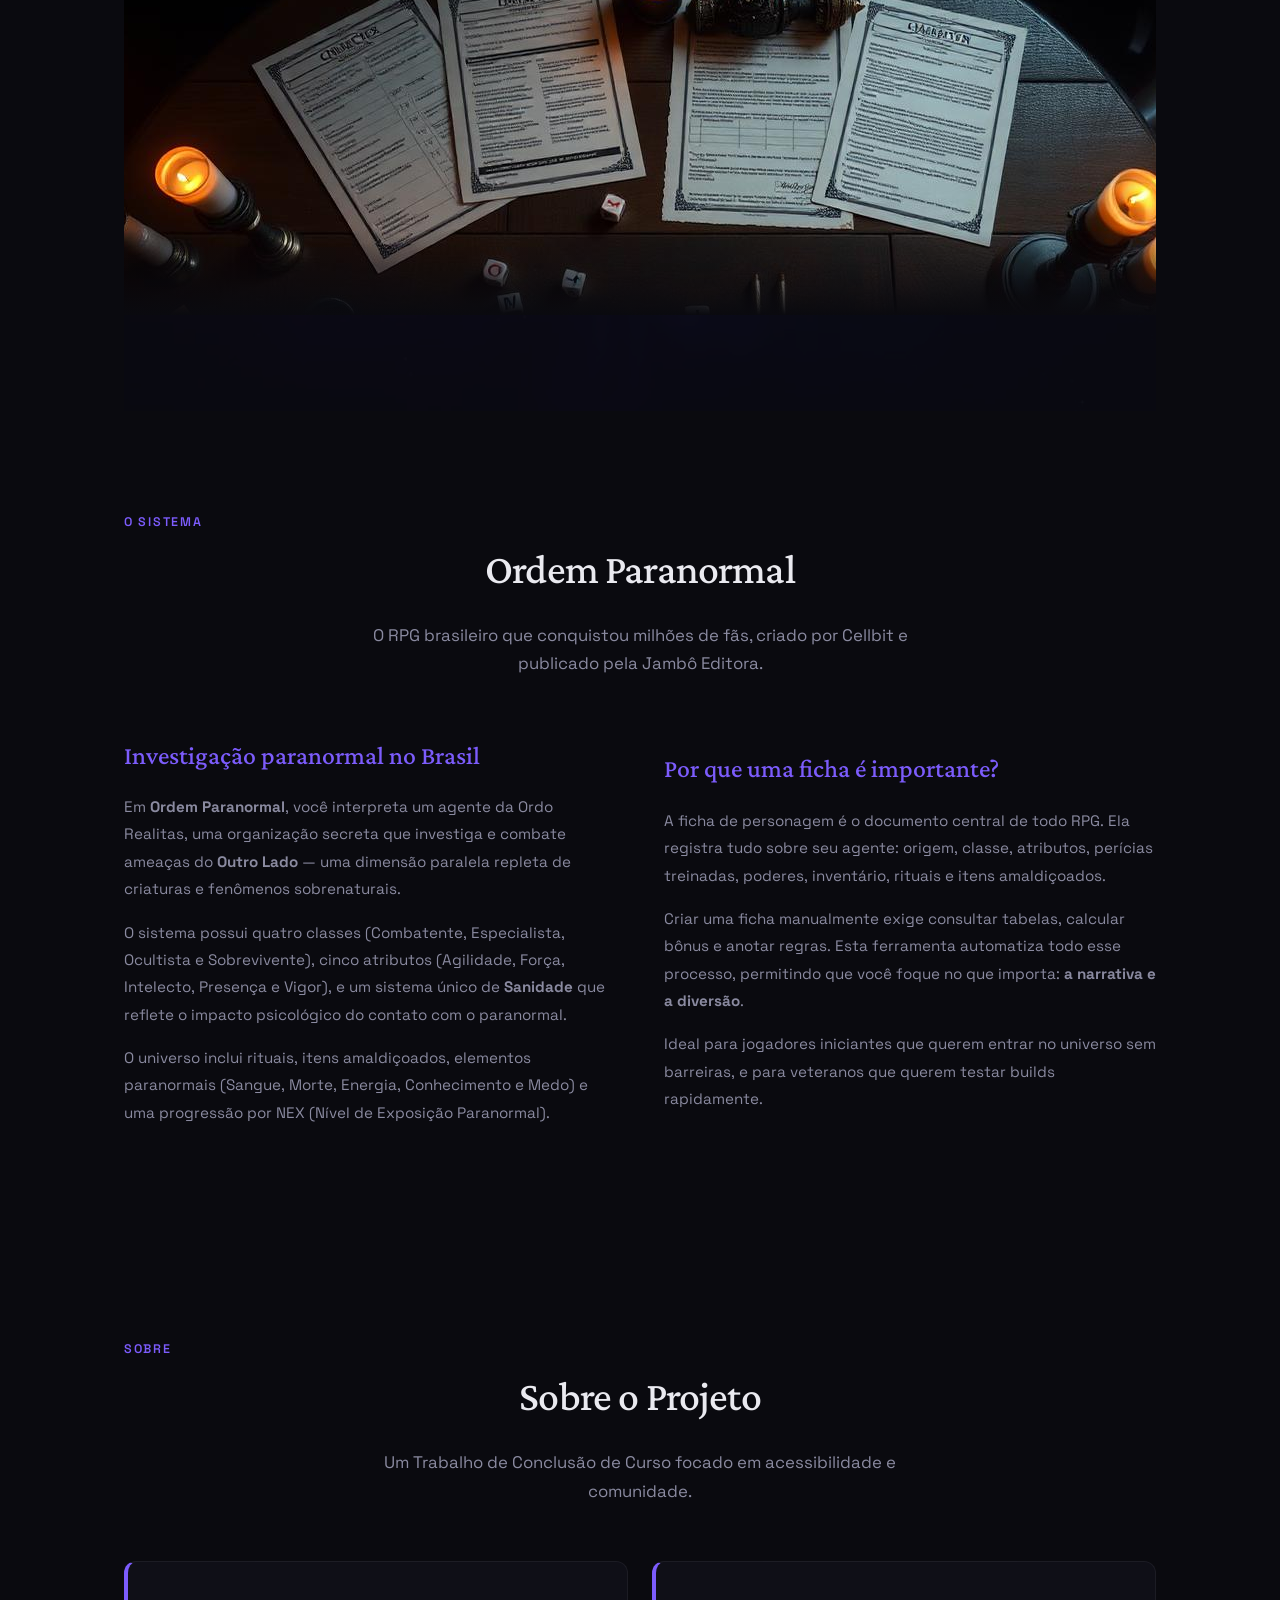
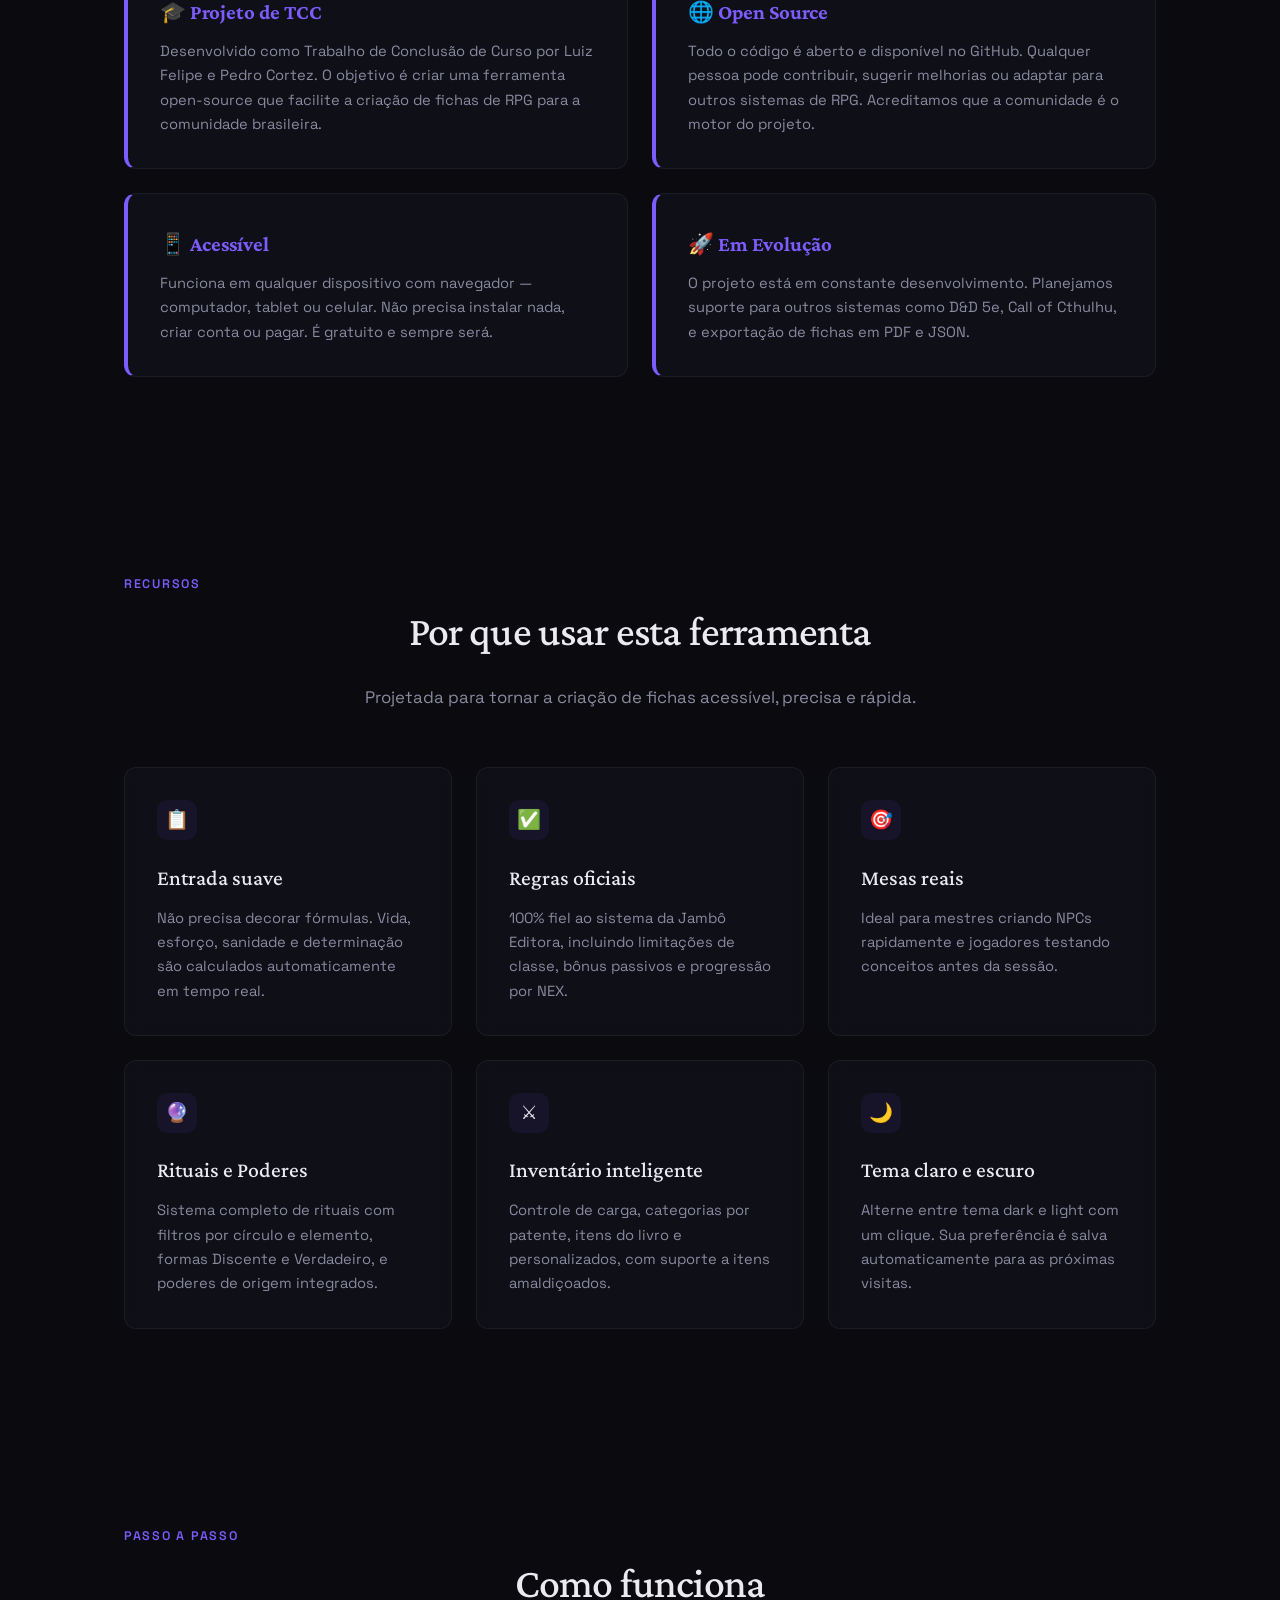
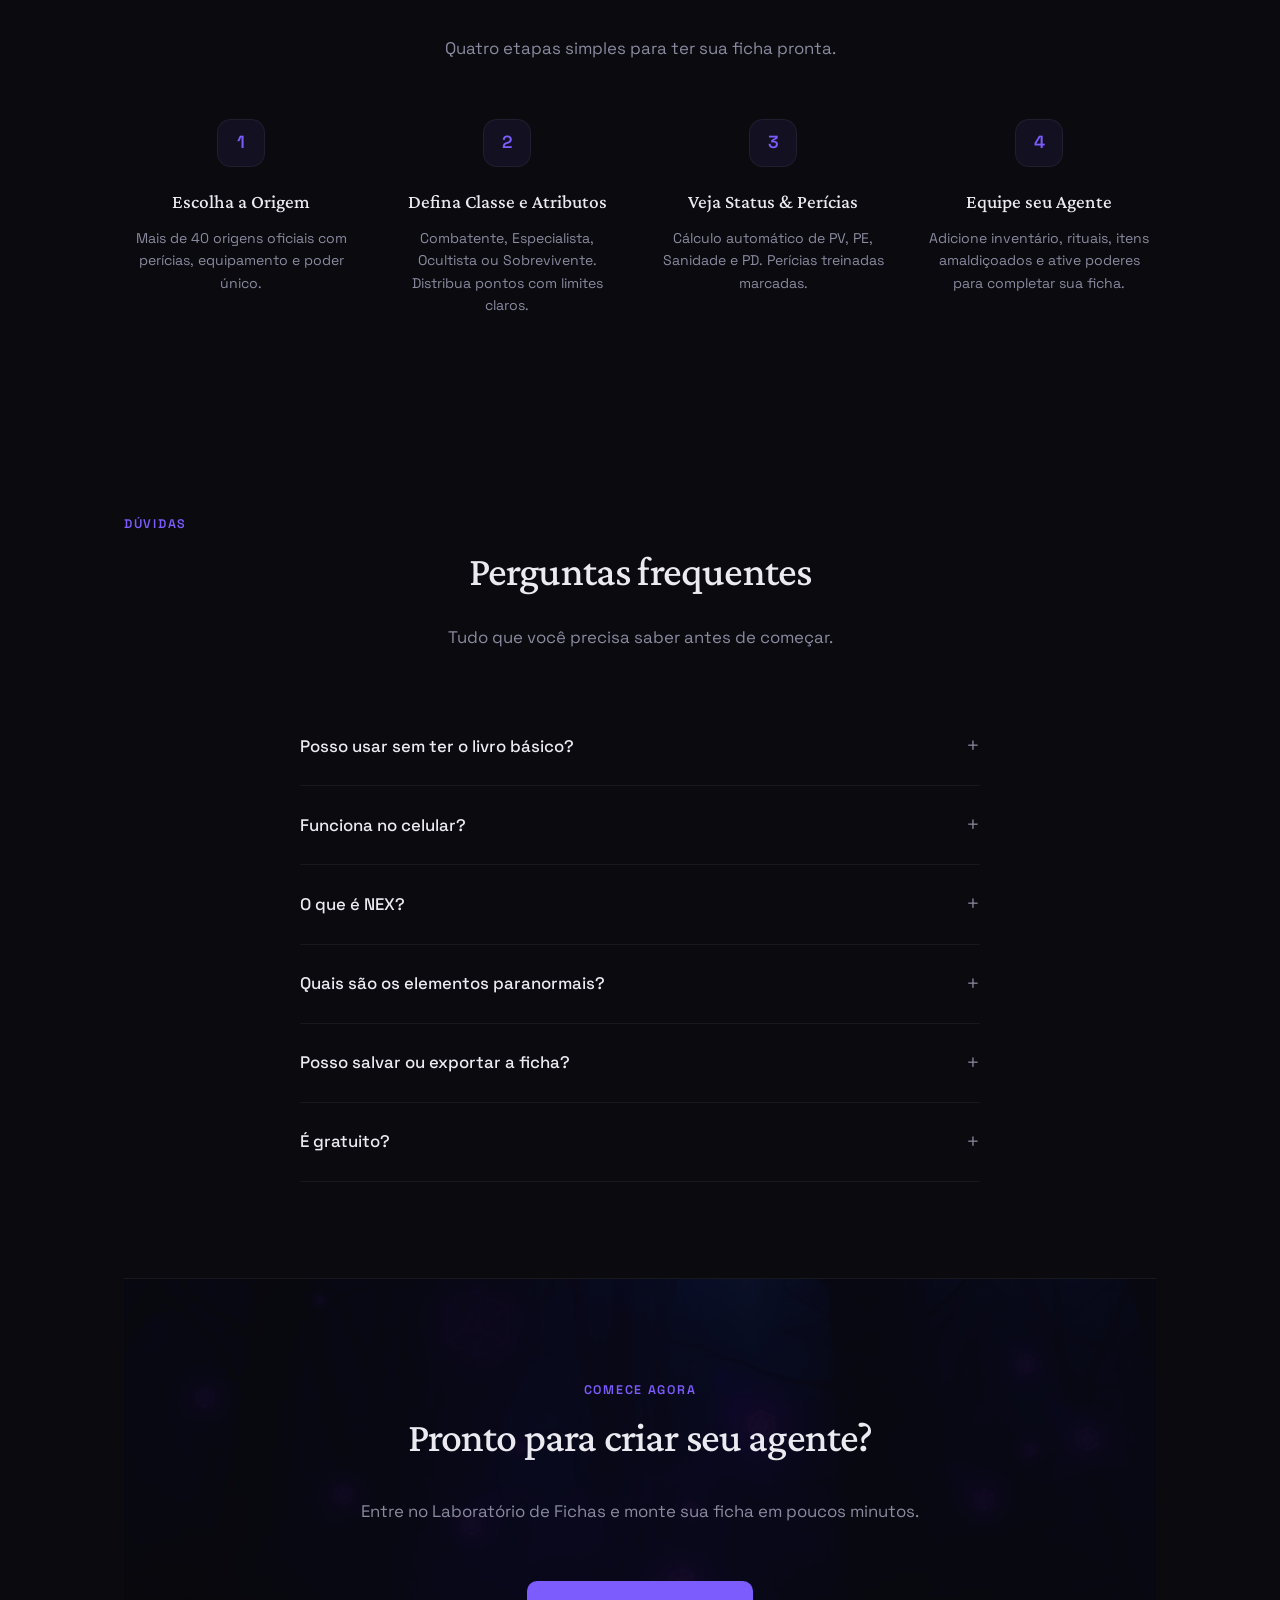
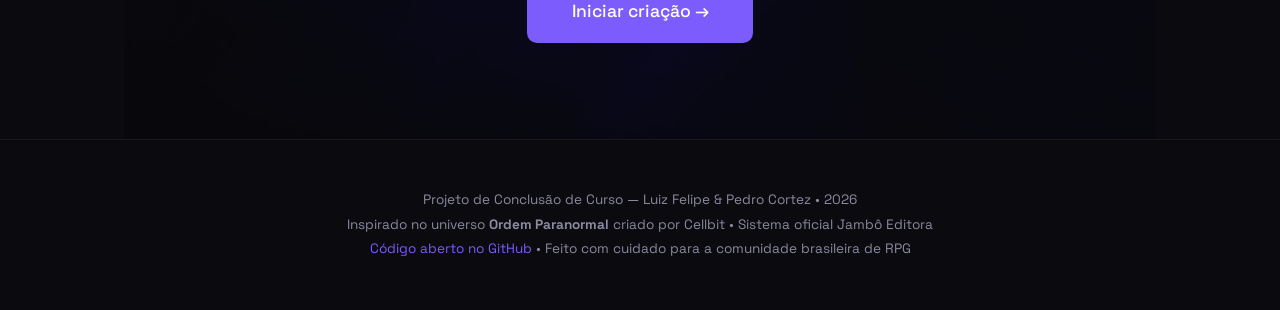
==== commit f19a8d59: "Preceding changes" ====
--- a/public/tcc/index.html
+++ b/public/tcc/index.html
@@ -154,17 +154,6 @@
       position: relative;
       overflow: hidden;
     }
-
-    .hero::before {
-      content: '';
-      position: absolute;
-      inset: 0;
-      background: url('img/hero-bg.jpg') center/cover no-repeat;
-      opacity: 0.25;
-      z-index: 0;
-    }
-
-    [data-theme="light"] .hero::before { opacity: 0.1; }
 
     .hero > * { position: relative; z-index: 1; }
 
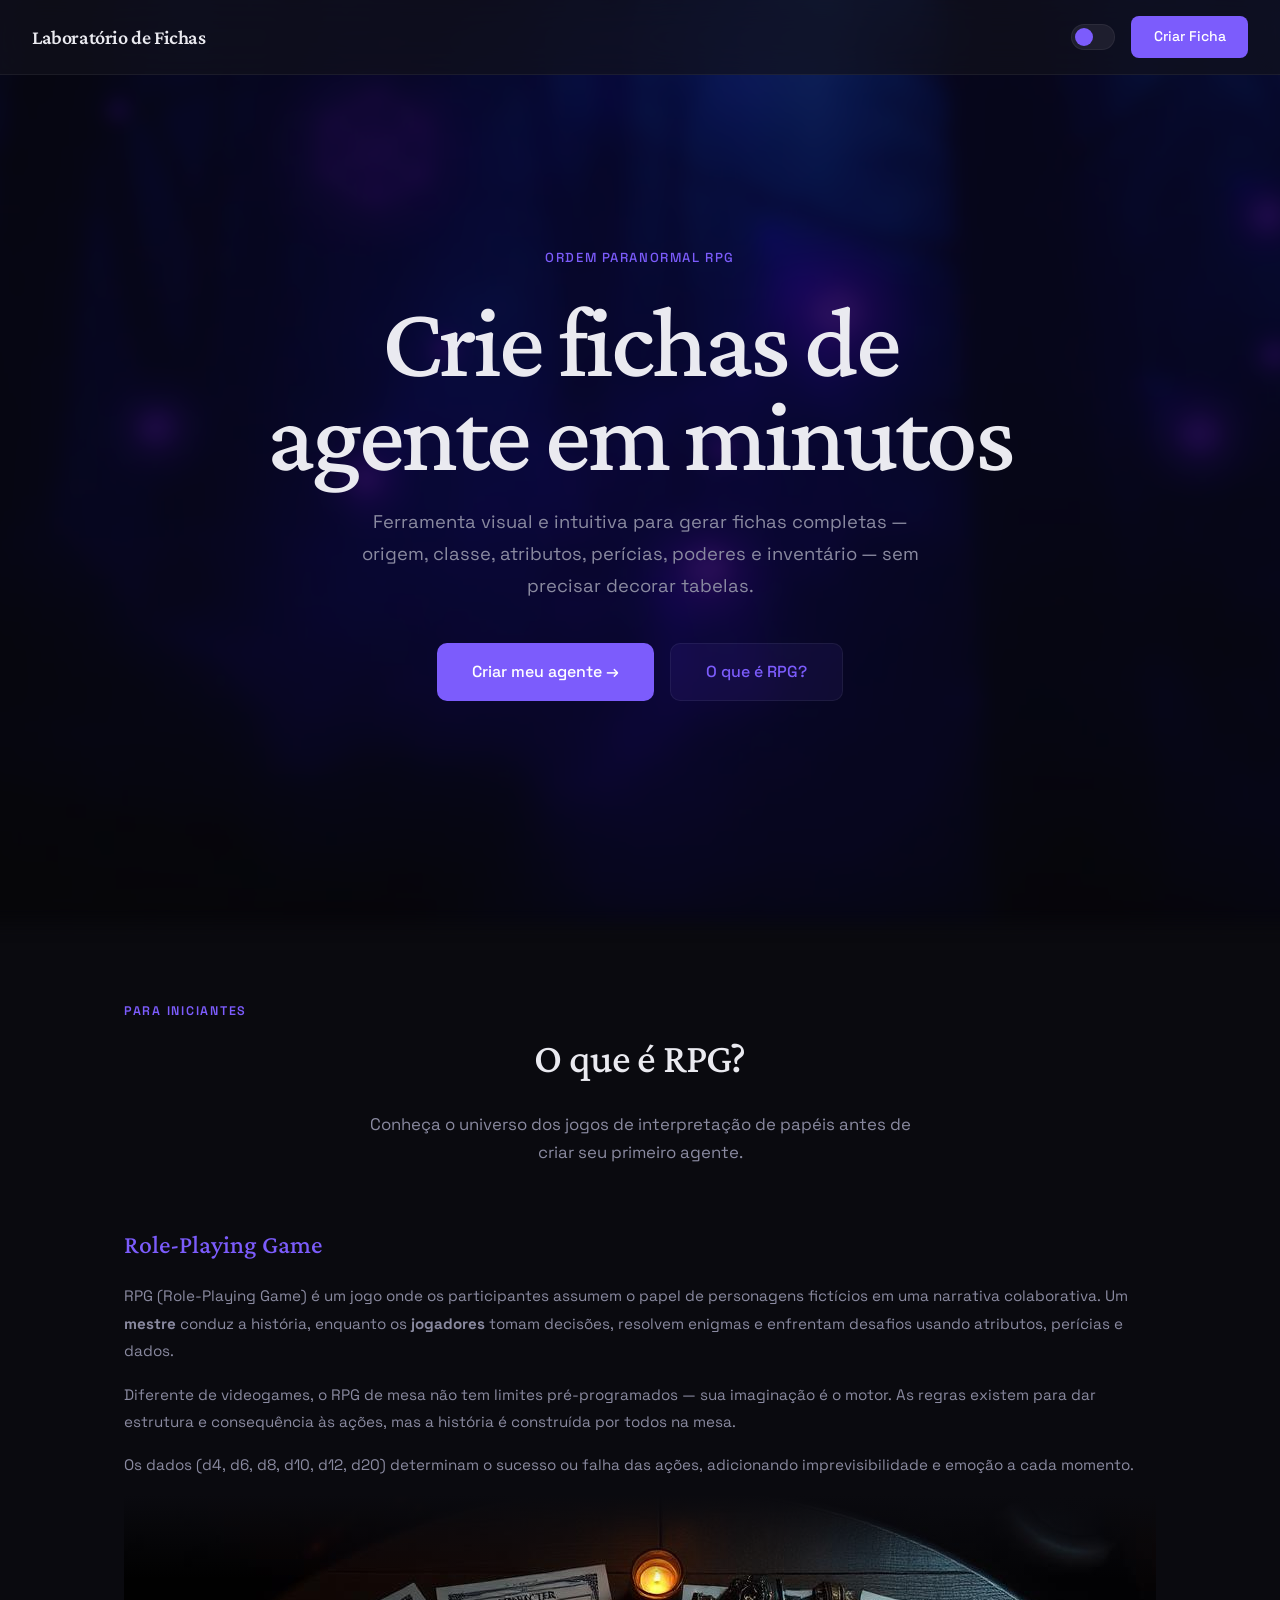
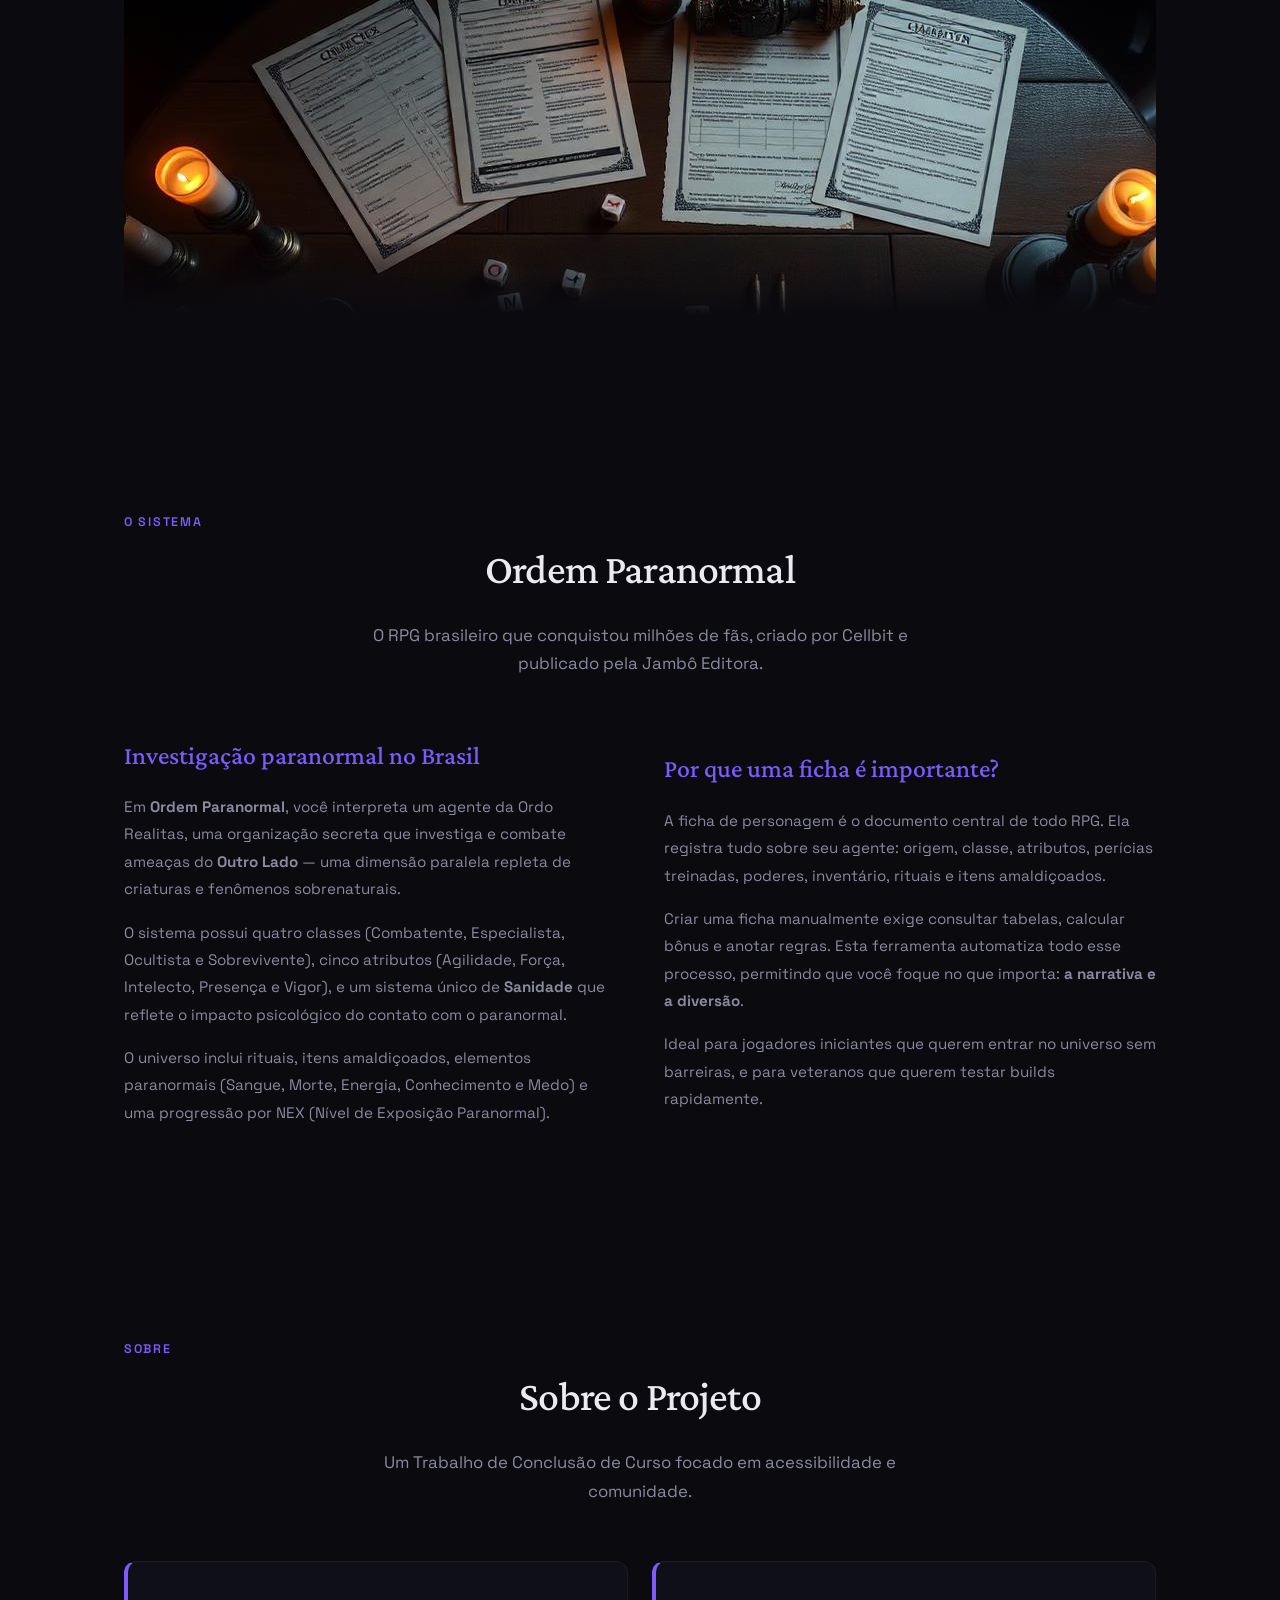
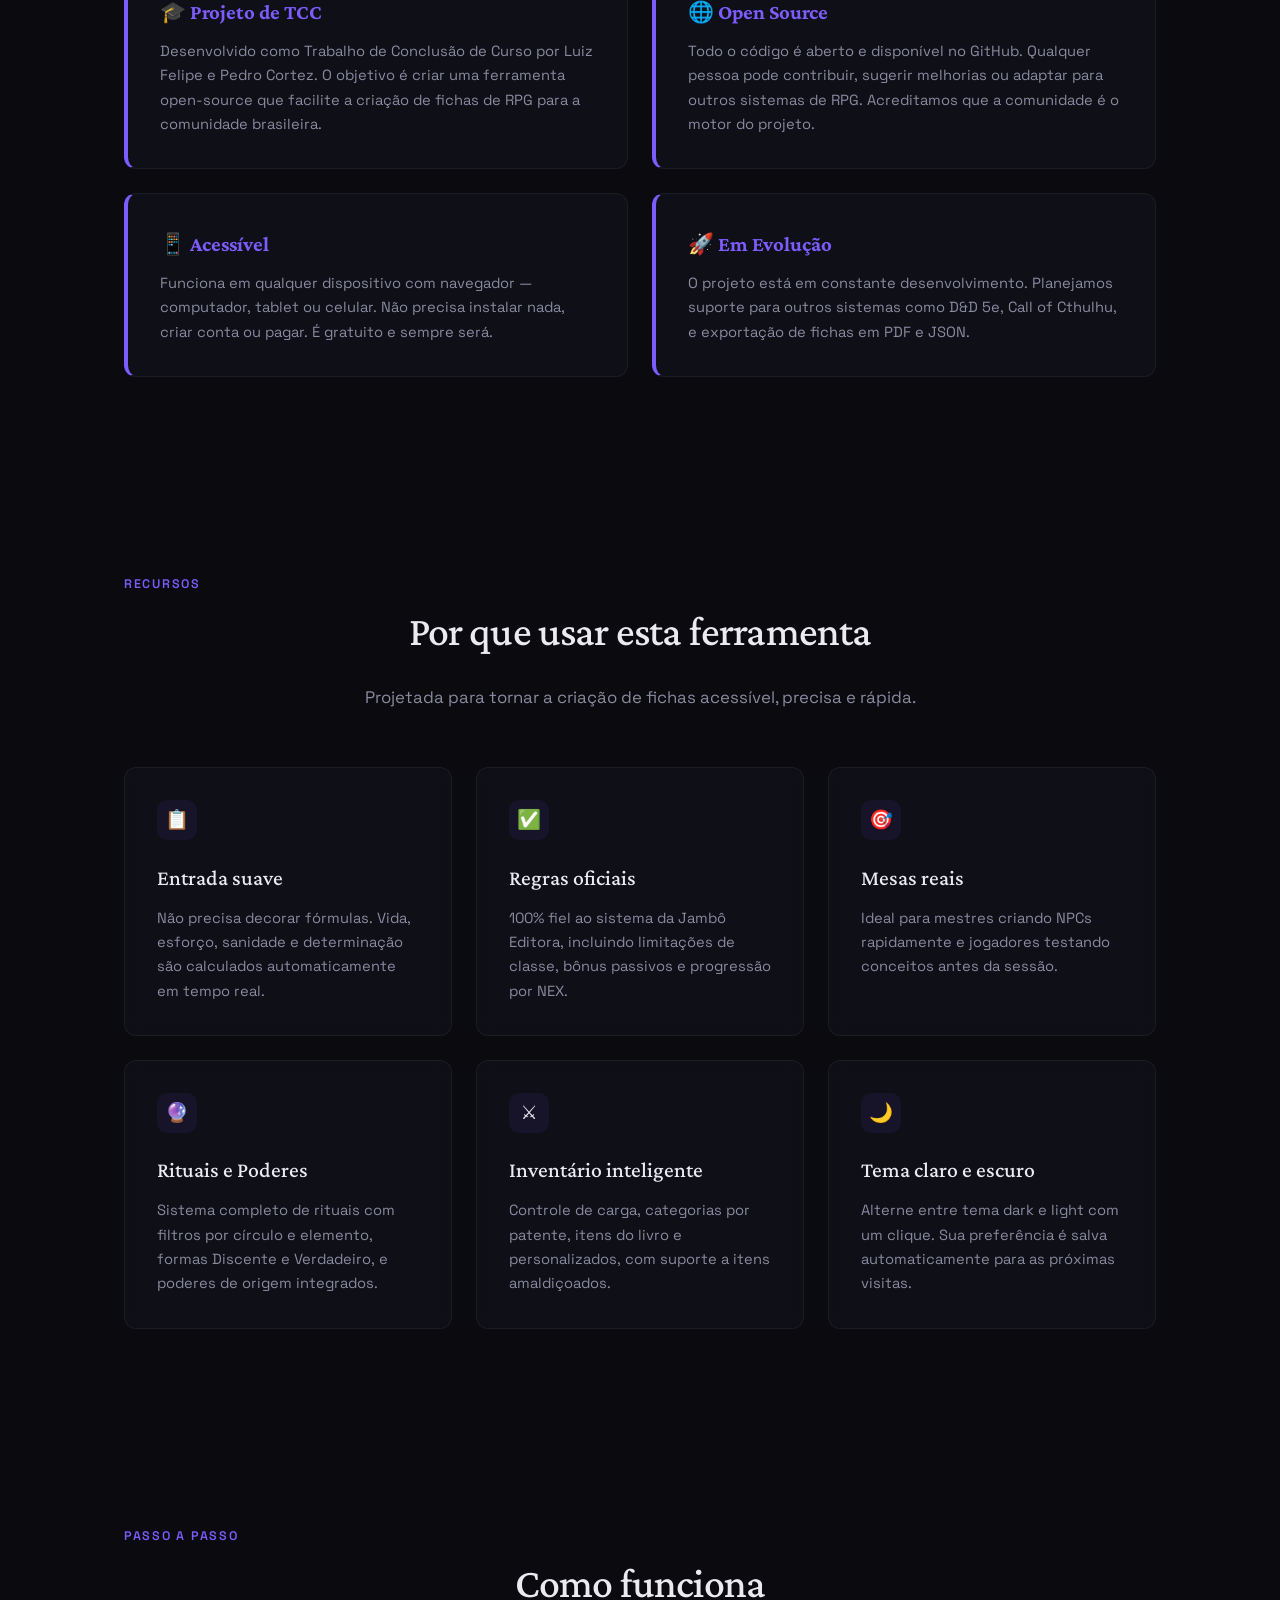
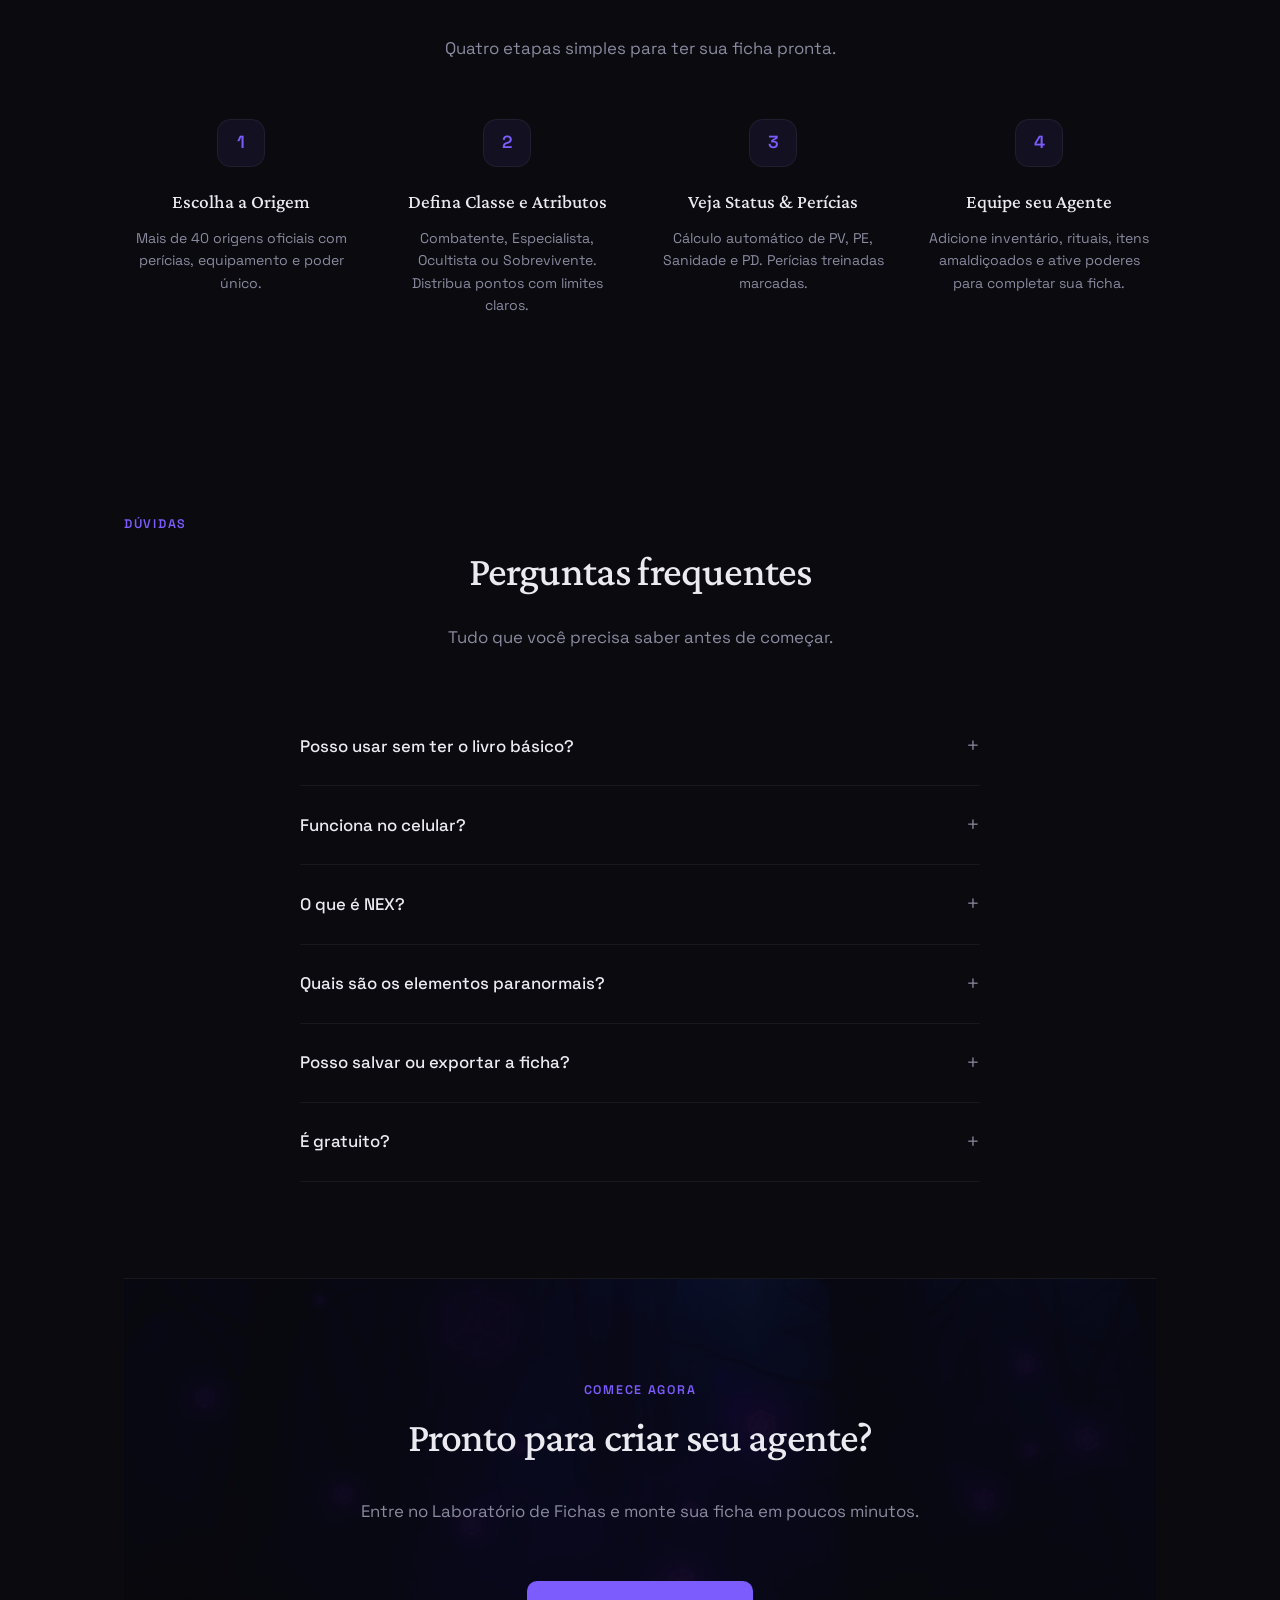
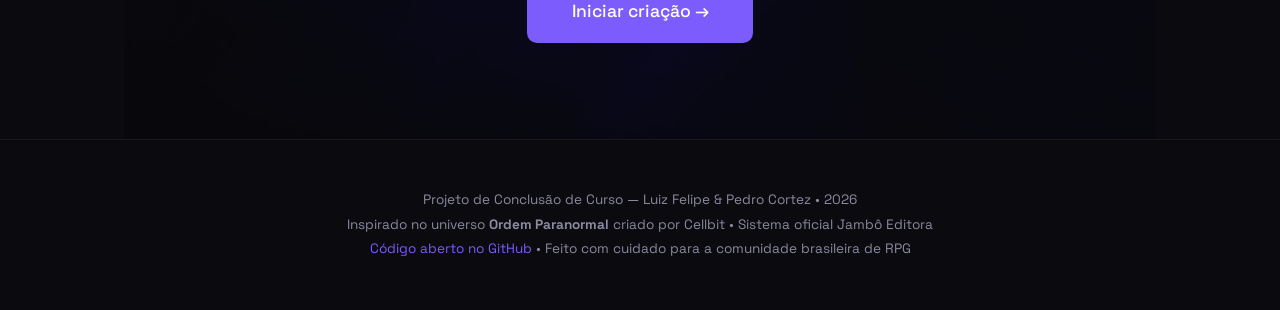
==== commit 05ec0acb: "Ajustou fundos do Index e defesa Co-authored-by: PEDROLO18321 <266873799+PEDROLO18321@users.noreply." ====
--- a/public/tcc/index.html
+++ b/public/tcc/index.html
@@ -233,15 +233,6 @@
     .rpg-section {
       position: relative;
       overflow: hidden;
-    }
-
-    .rpg-section::before {
-      content: '';
-      position: absolute;
-      inset: 0;
-      background: url('img/section-bg.jpg') center/cover no-repeat;
-      opacity: 0.08;
-      z-index: 0;
     }
 
     .rpg-section > * { position: relative; z-index: 1; }
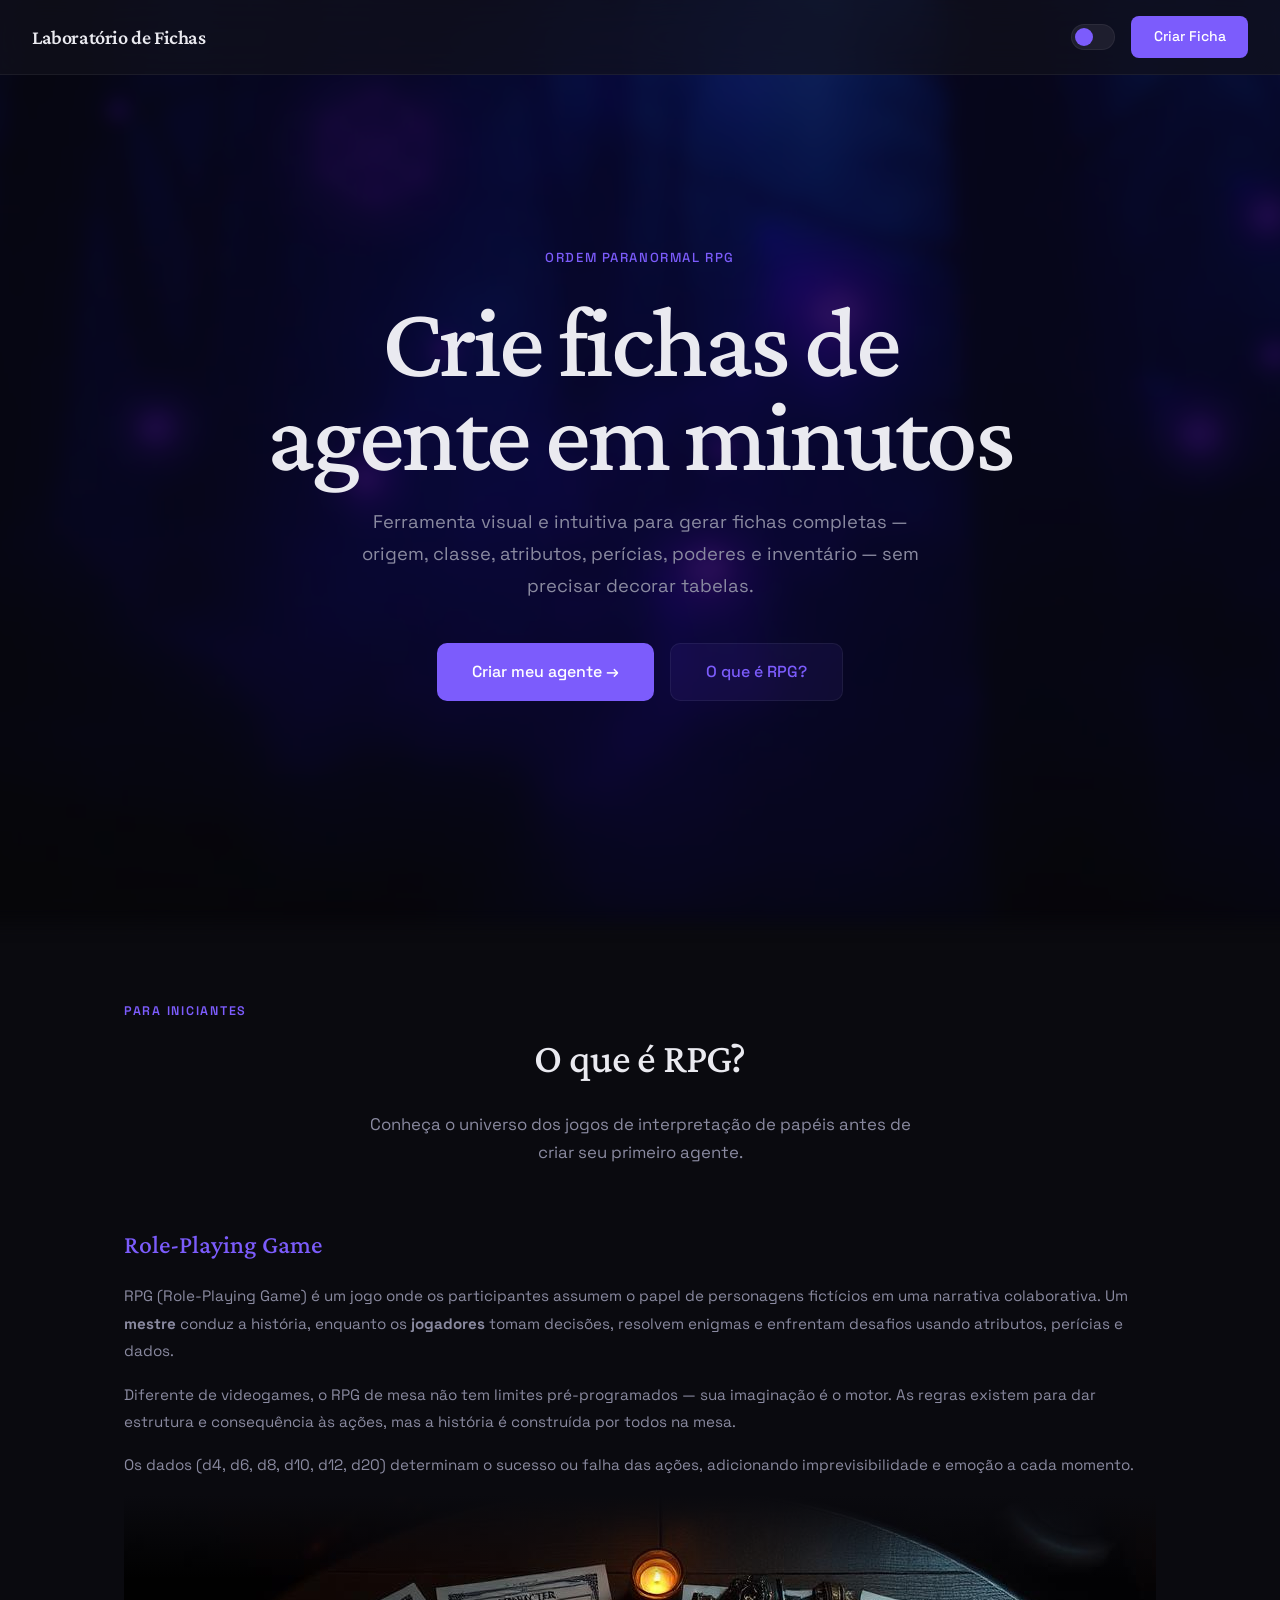
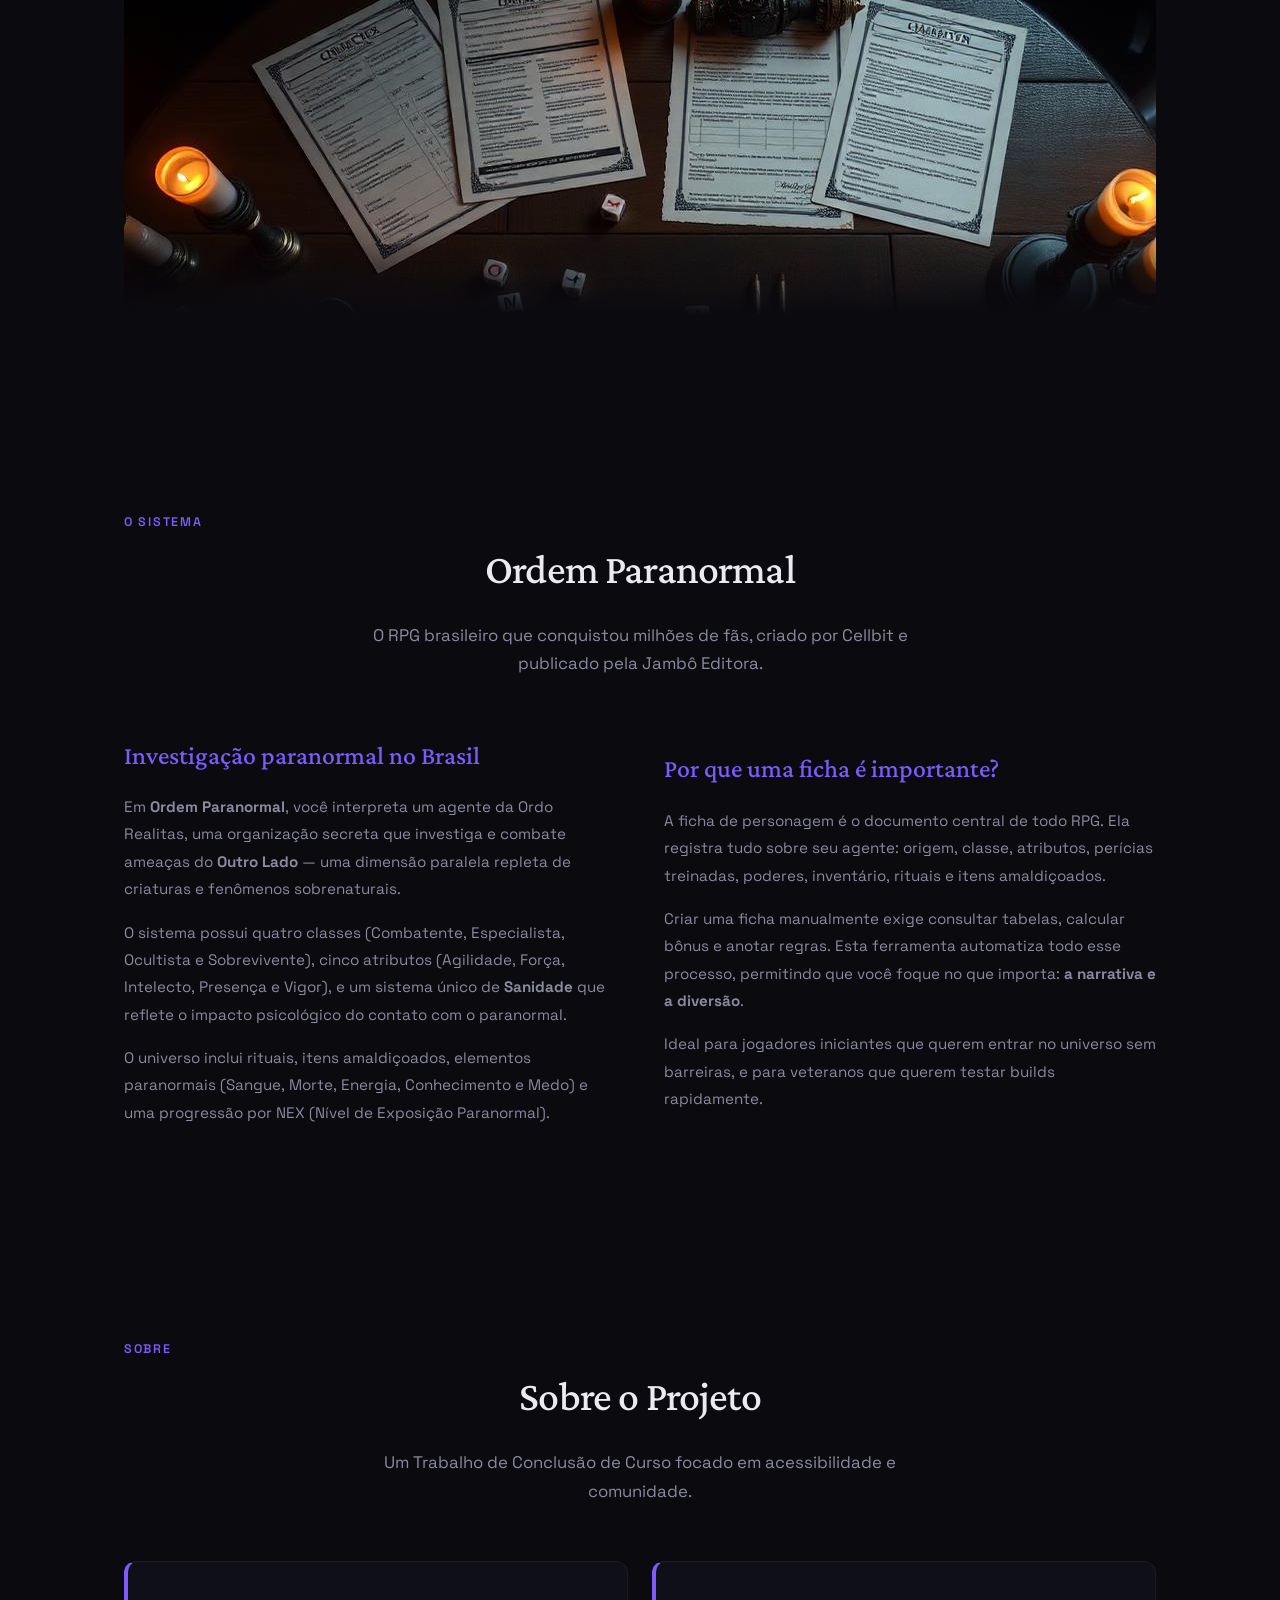
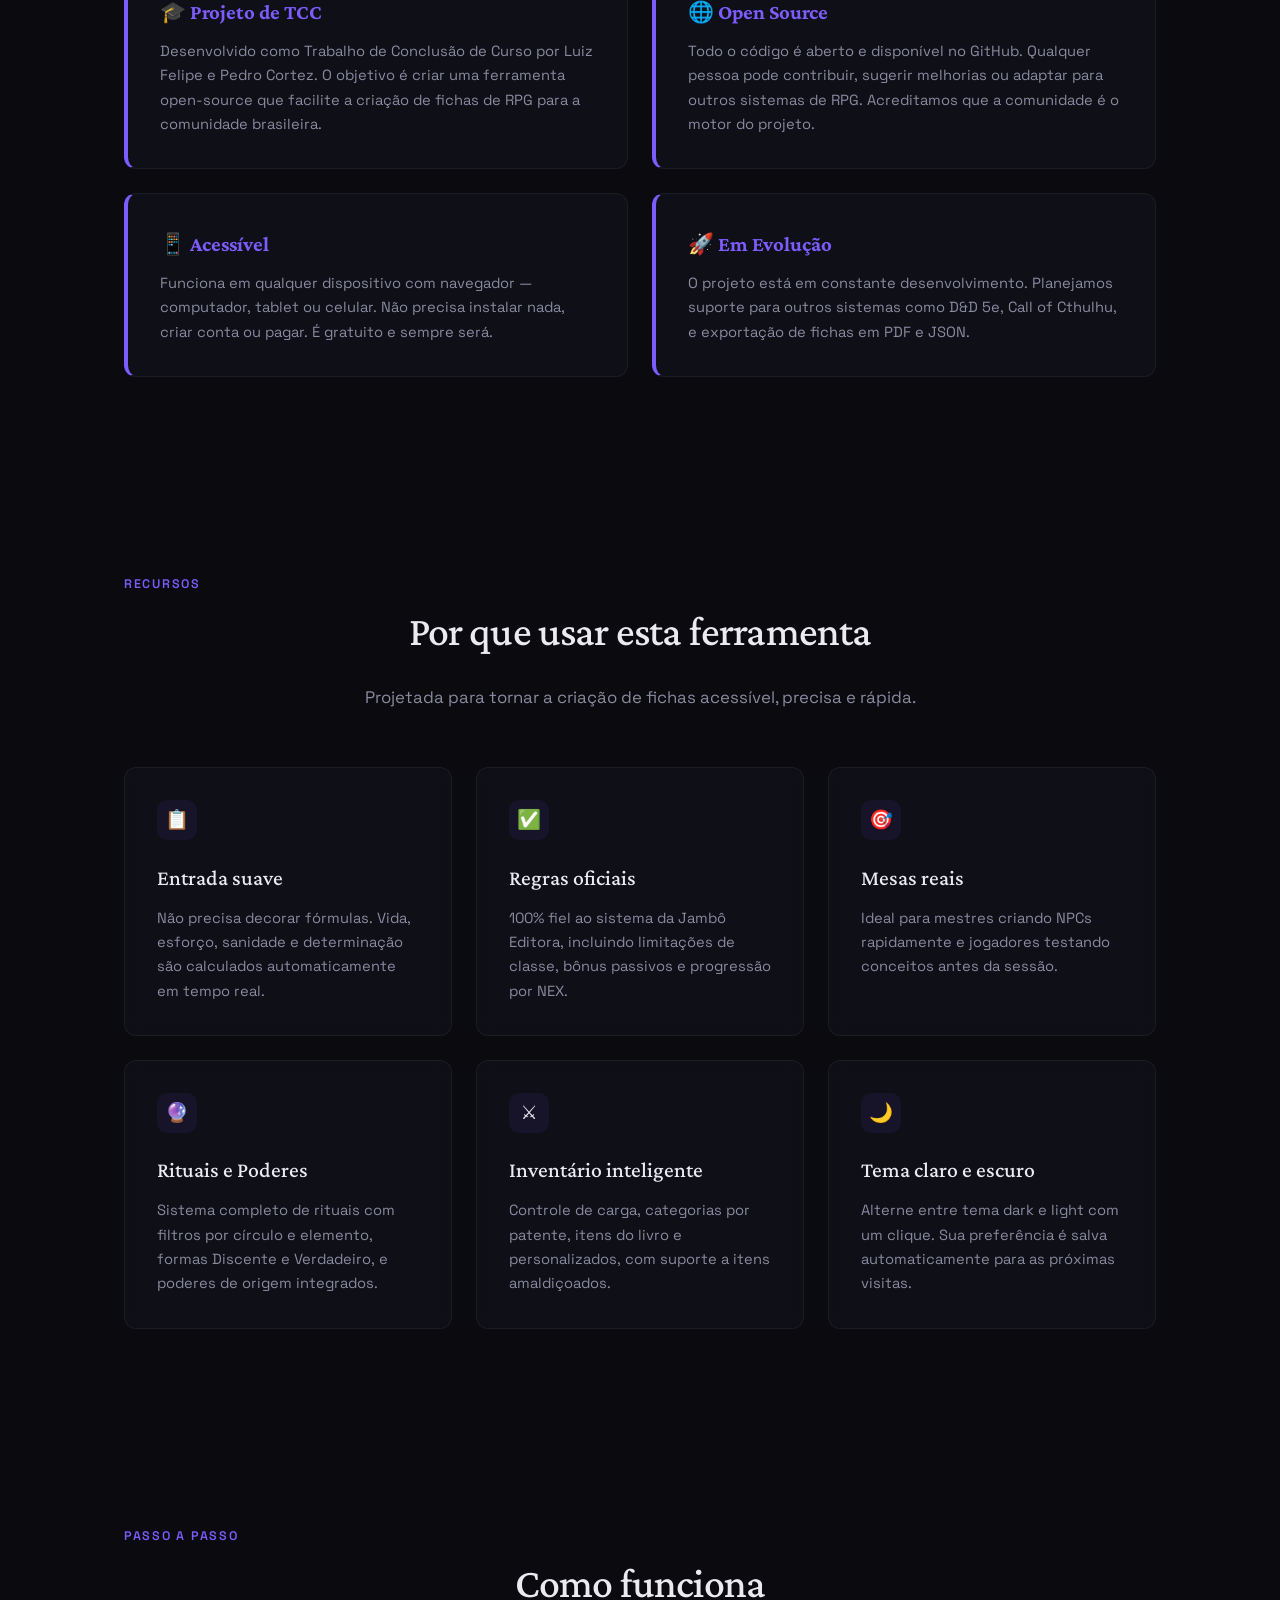
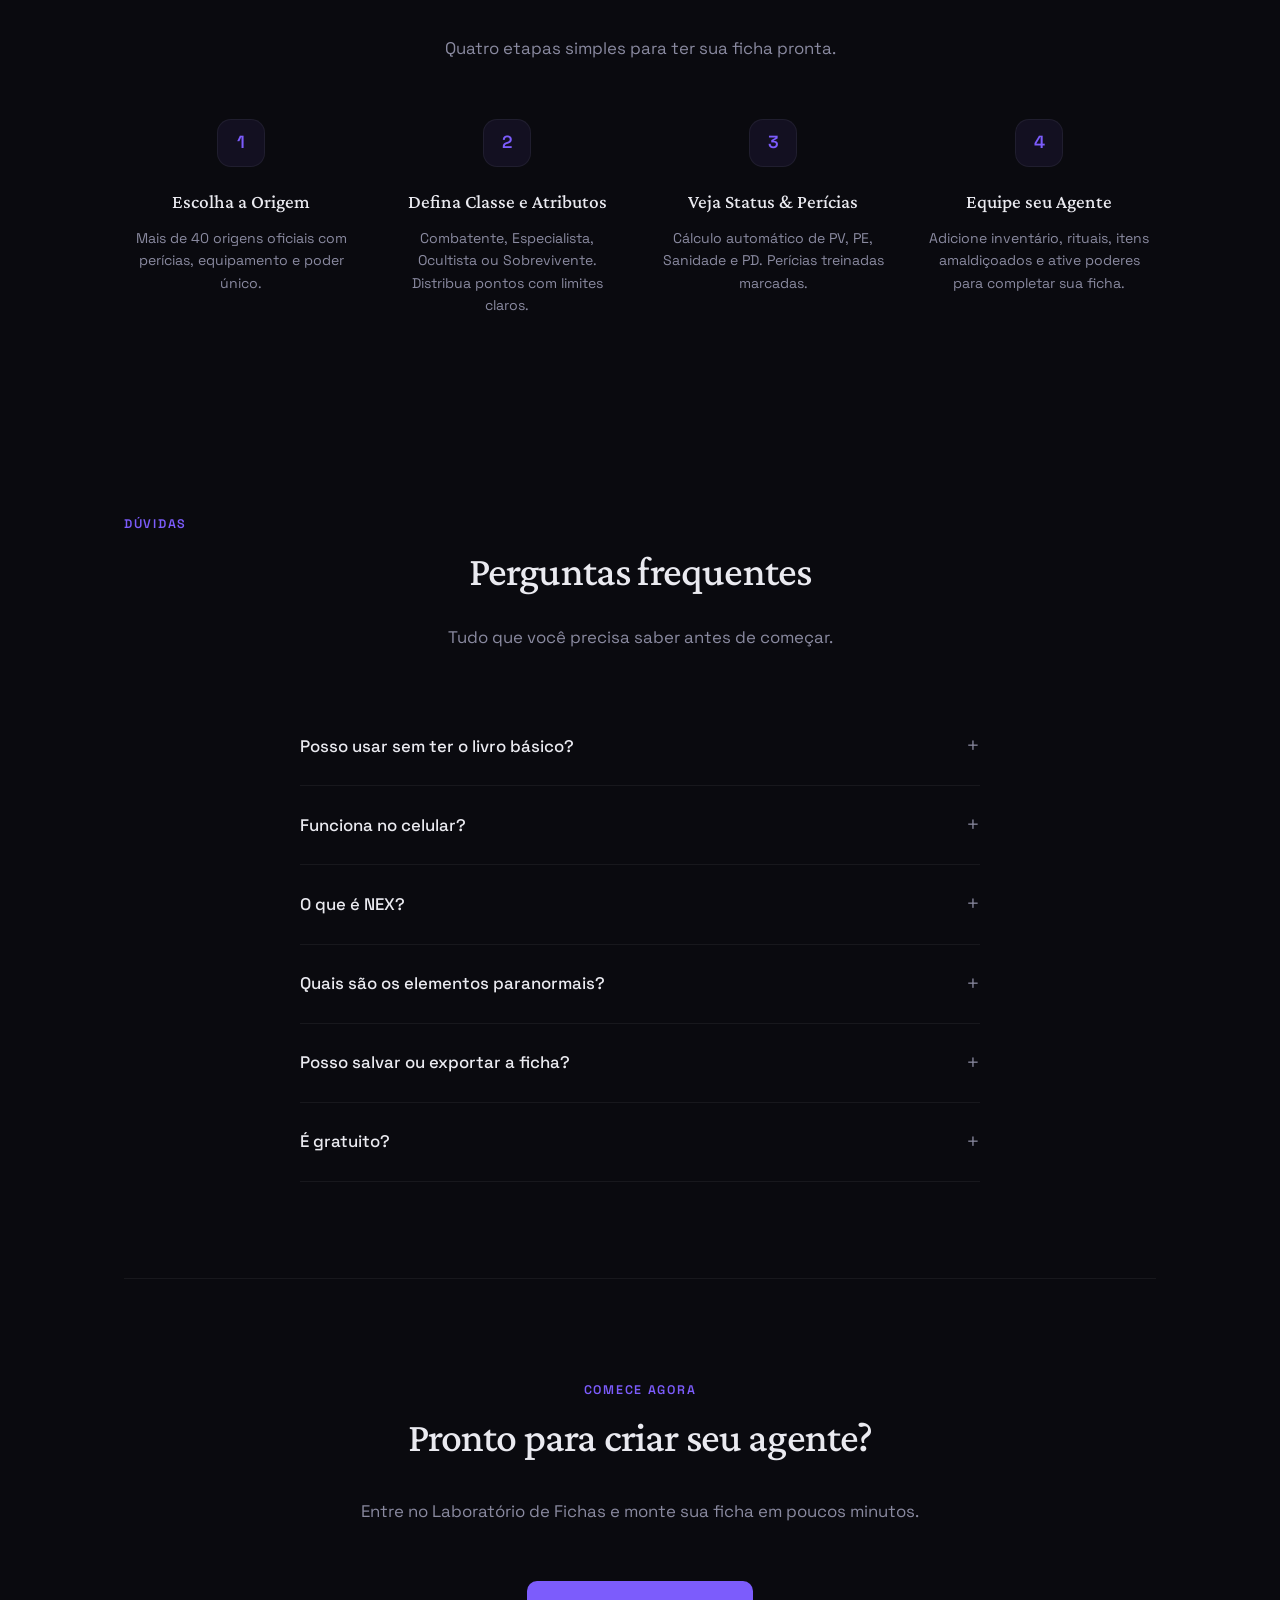
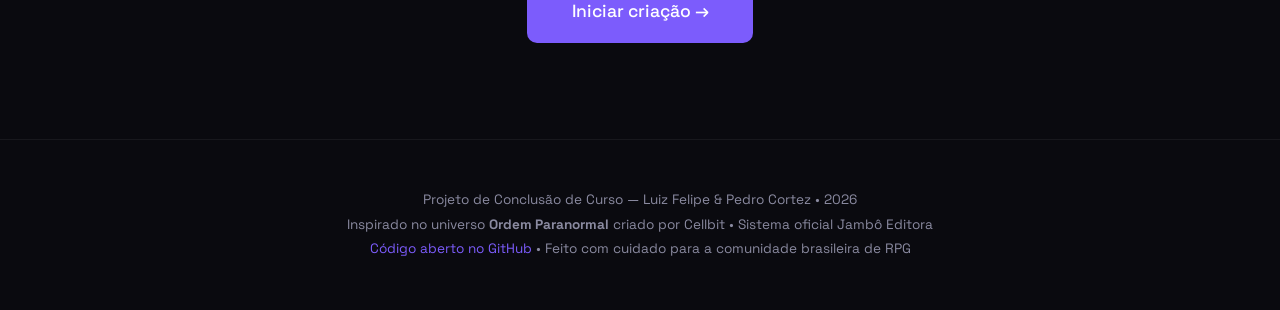
==== commit ba7af178: "Corrigiu imagens e defesa Co-authored-by: PEDROLO18321 <266873799+PEDROLO18321@users.noreply.github." ====
--- a/public/tcc/index.html
+++ b/public/tcc/index.html
@@ -400,14 +400,7 @@
       position: relative; overflow: hidden;
     }
 
-    .cta-section::before {
-      content: '';
-      position: absolute; inset: 0;
-      background: url('img/hero-bg.jpg') center/cover no-repeat;
-      opacity: 0.15; z-index: 0;
-    }
-
-    [data-theme="light"] .cta-section::before { opacity: 0.06; }
+    .cta-section > * { position: relative; z-index: 1; }
 
     .cta-section > * { position: relative; z-index: 1; }
     .cta-section h2 { margin-bottom: 1.5rem; }
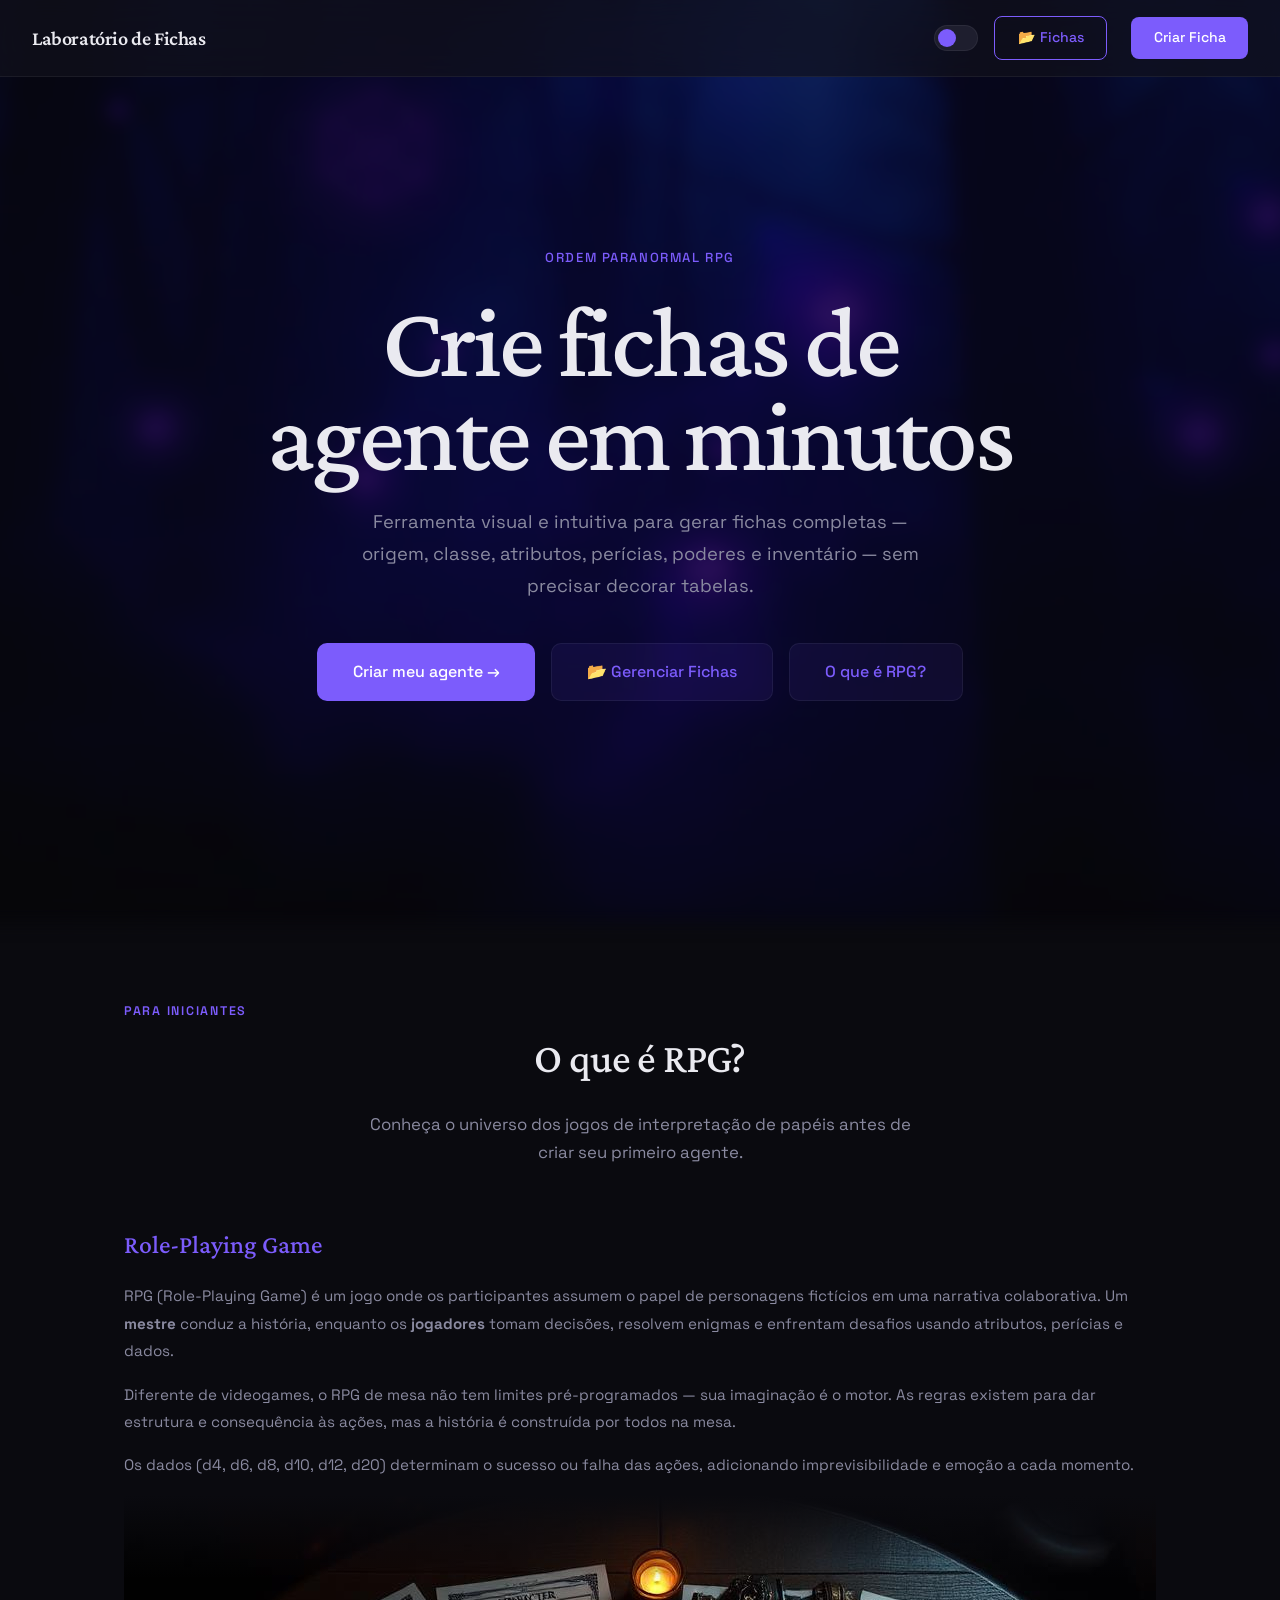
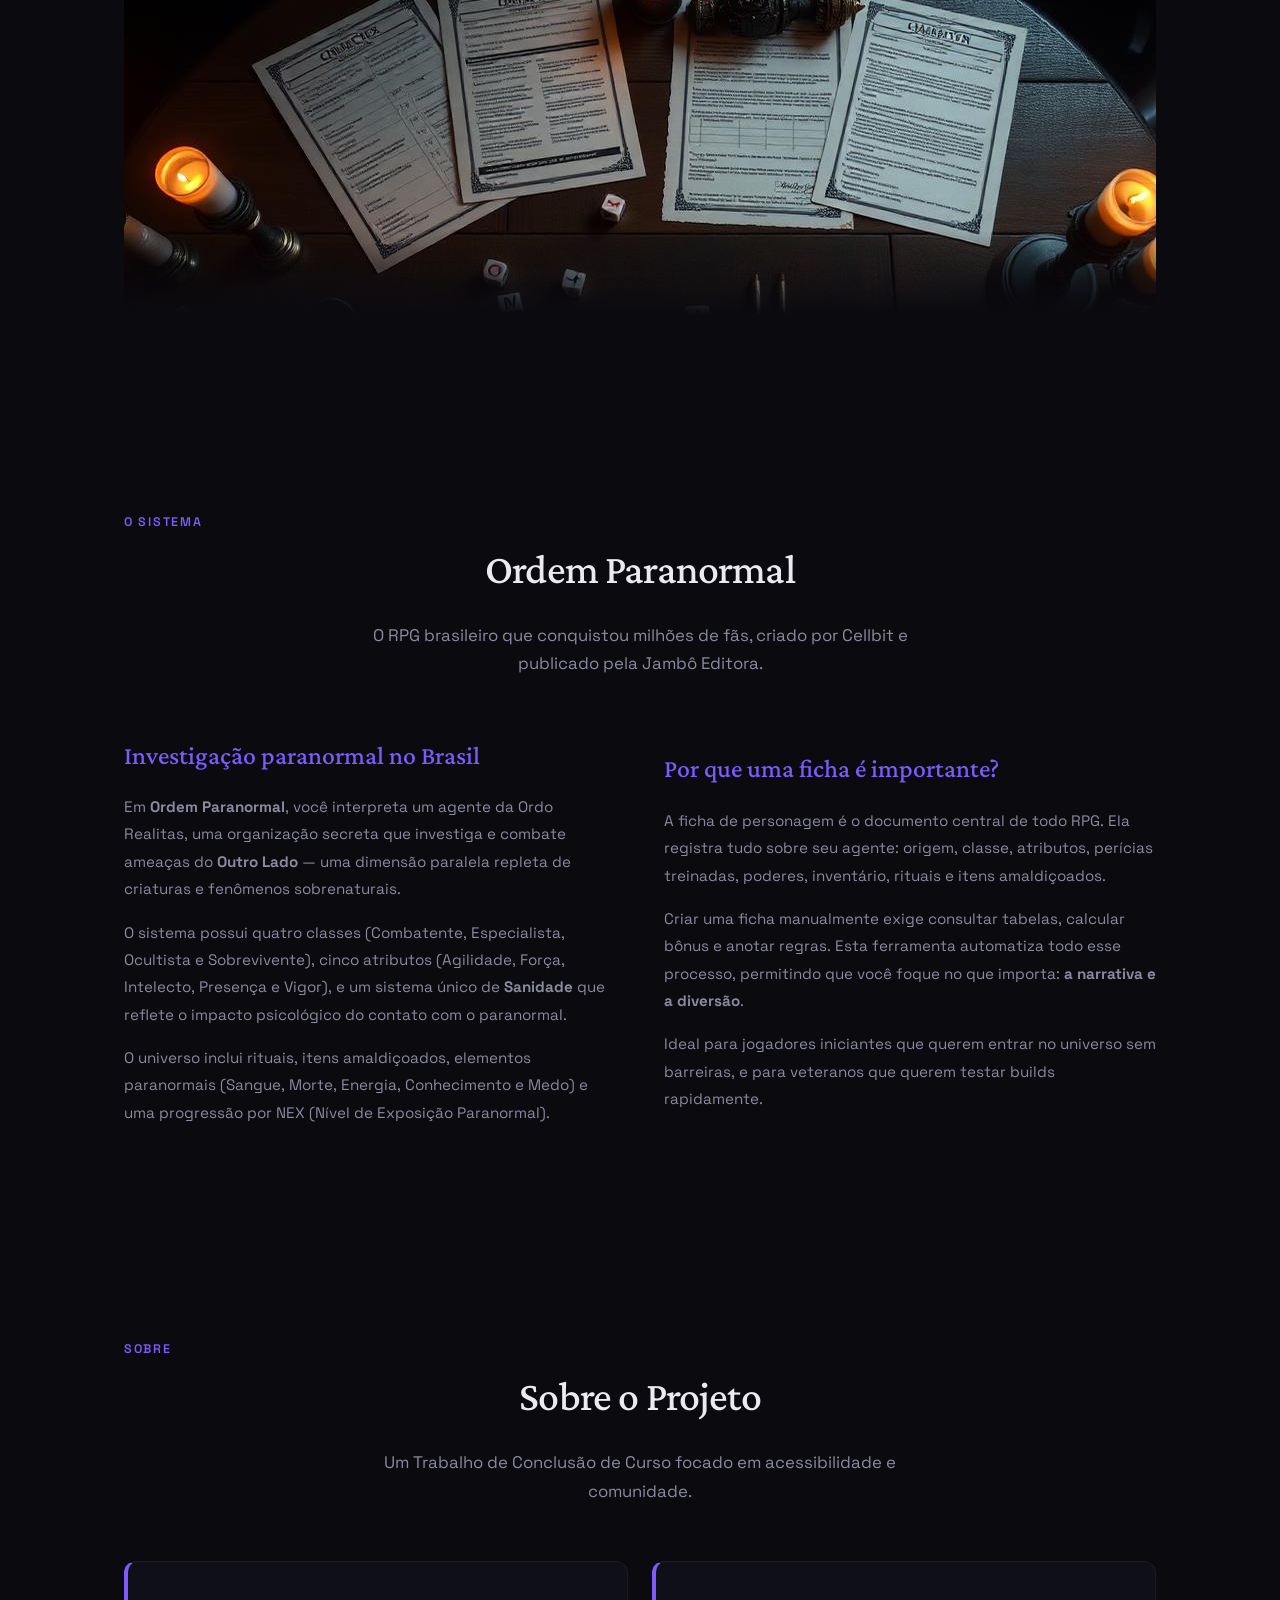
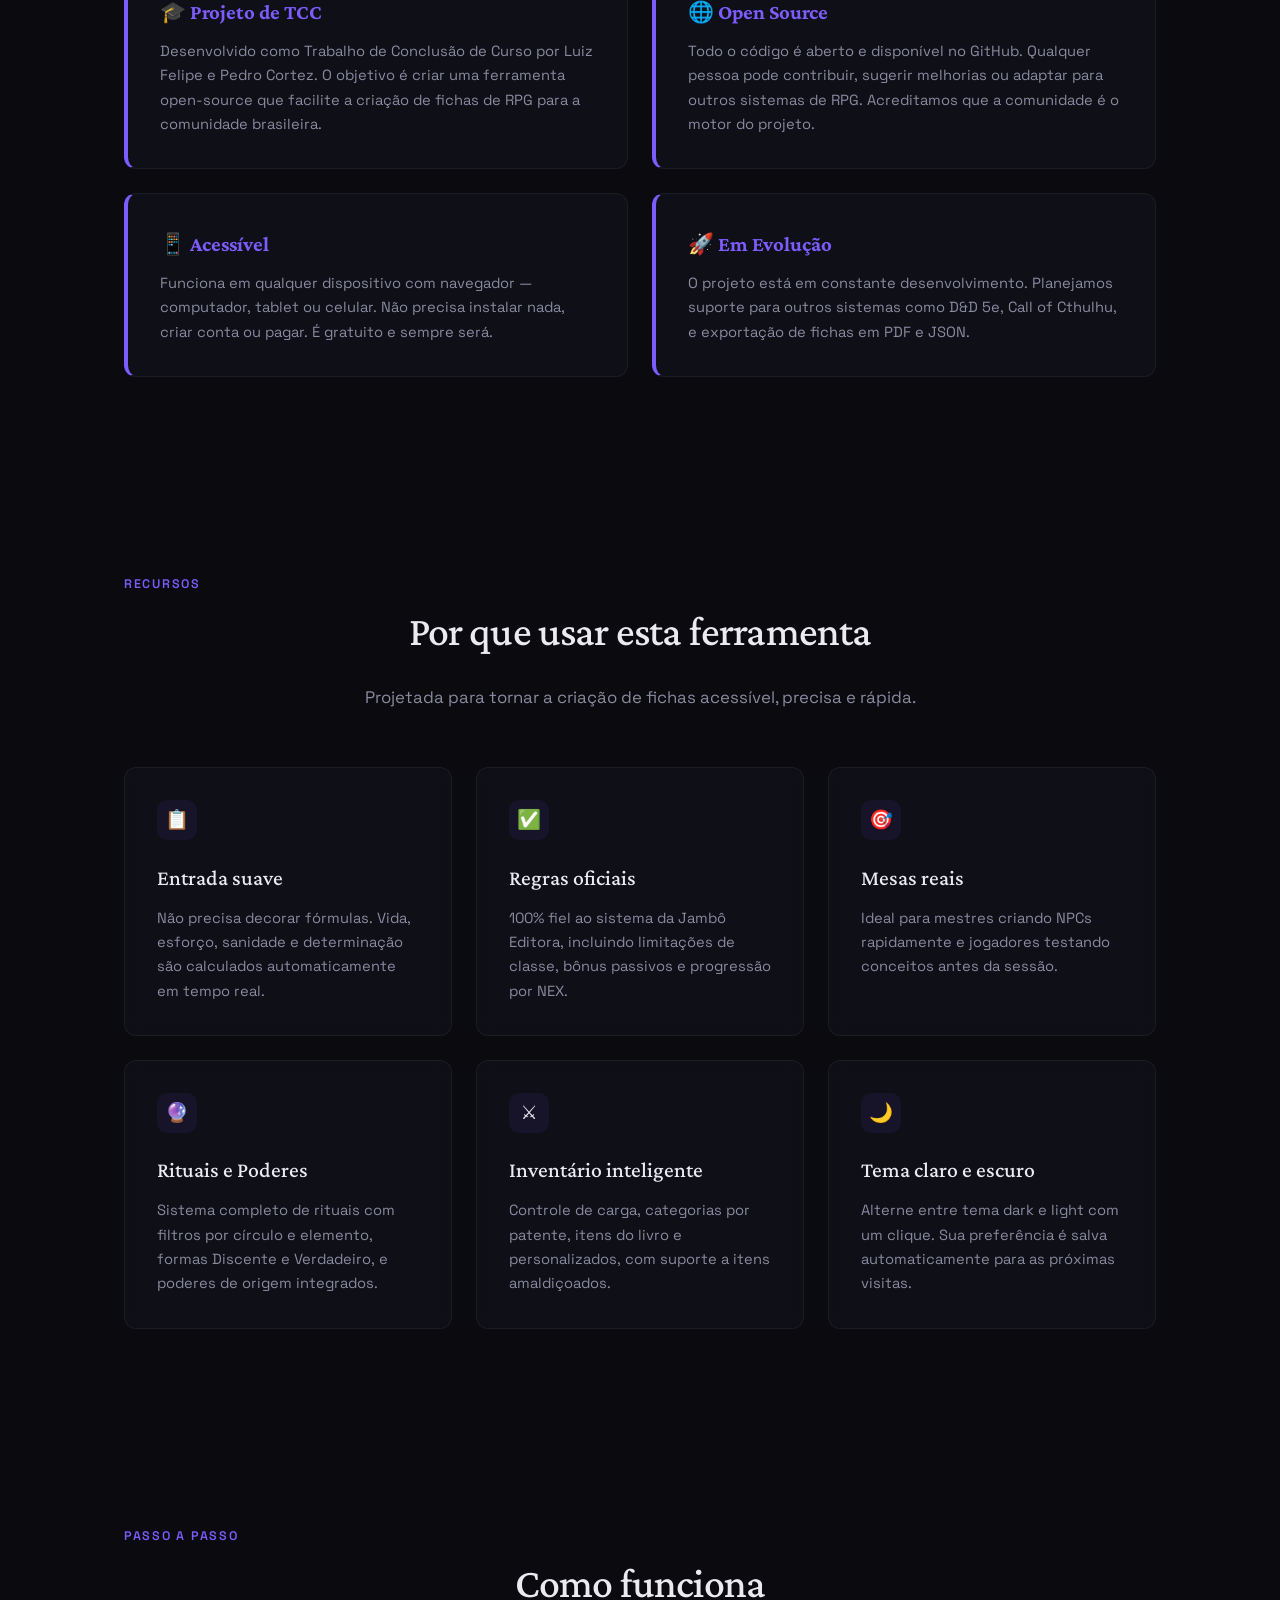
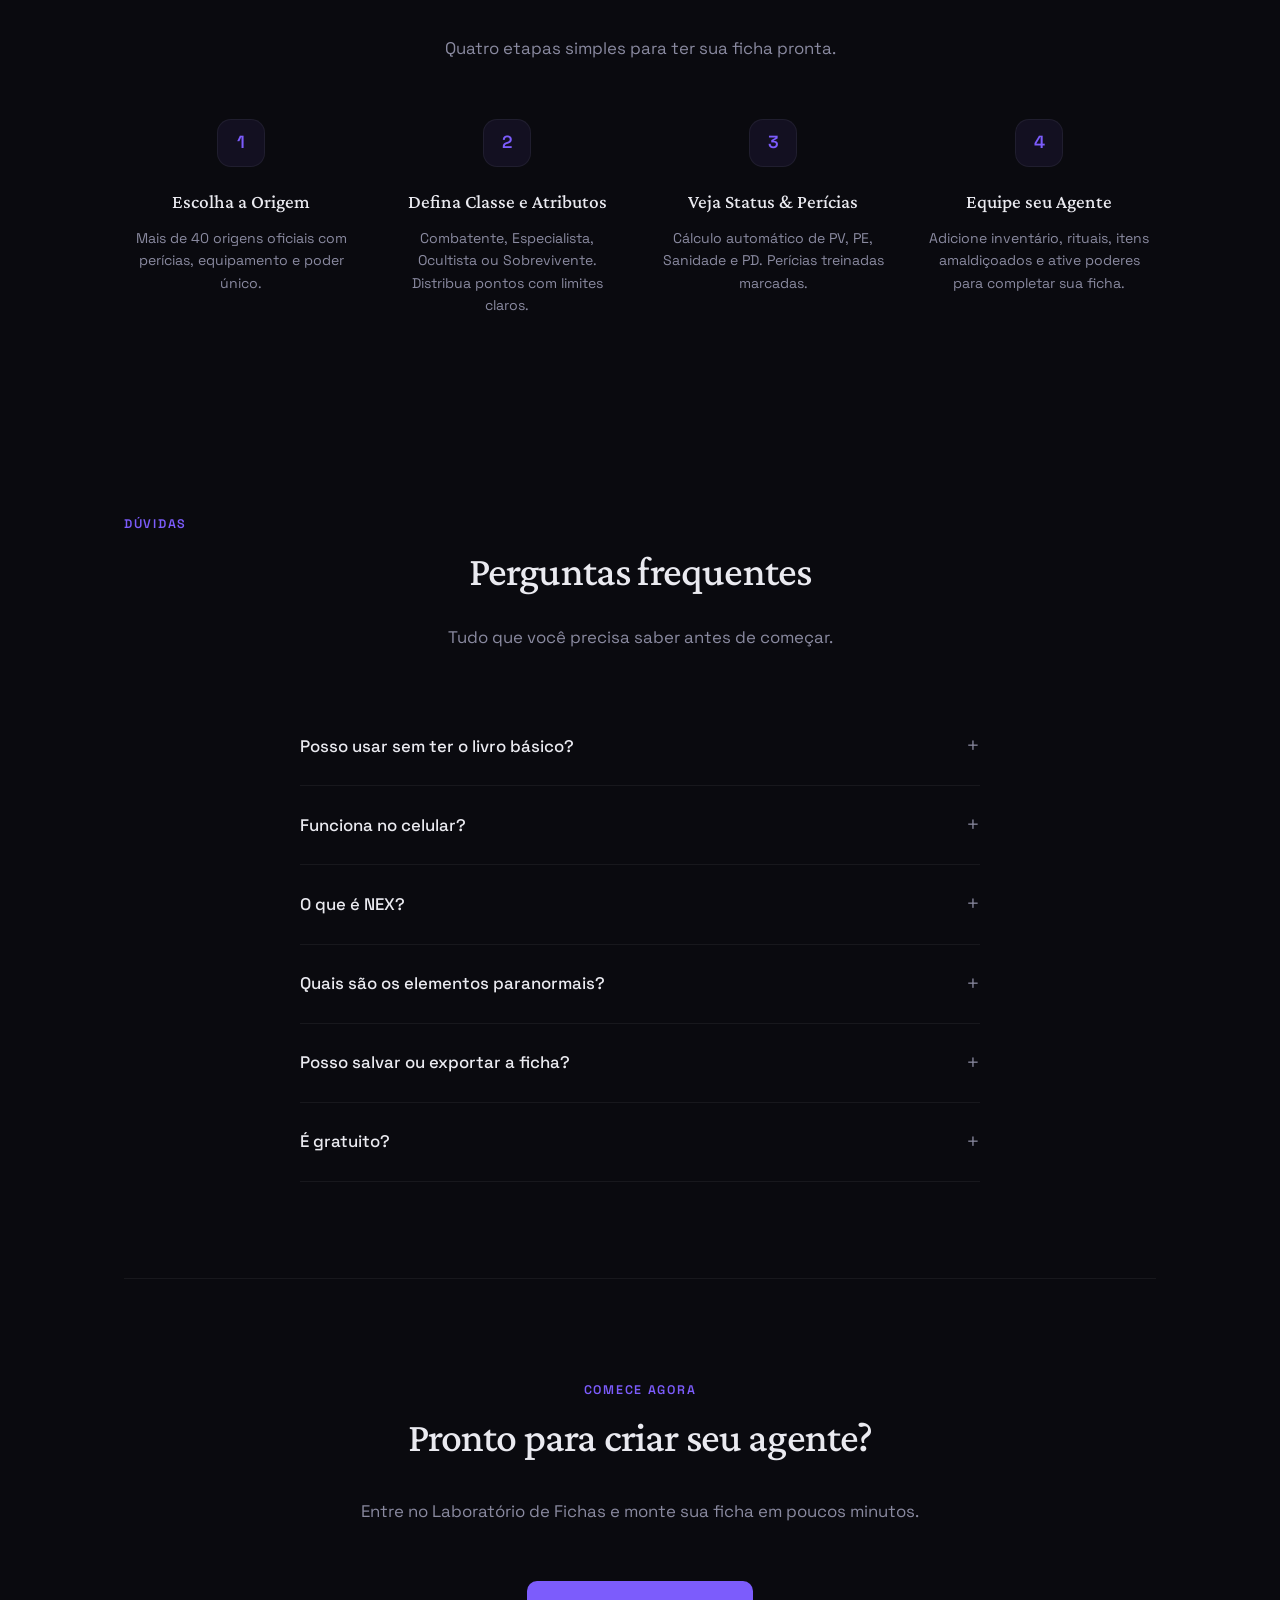
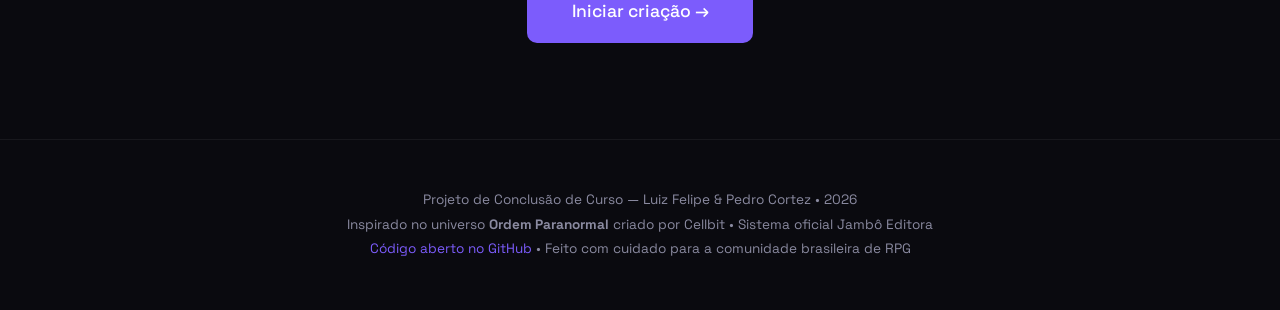
==== commit a105053a: "MoveFichaManagerButton Co-authored-by: PEDROLO18321 <266873799+PEDROLO18321@users.noreply.github.com" ====
--- a/public/tcc/index.html
+++ b/public/tcc/index.html
@@ -488,6 +488,7 @@
   <a href="#" class="nav-logo">Laboratório de Fichas</a>
   <div class="nav-actions">
     <button class="theme-toggle" onclick="toggleTheme()" aria-label="Alternar tema"></button>
+    <a href="criador.html?gerenciar=1" class="nav-cta" style="background:transparent;border:1px solid var(--accent);color:var(--accent);margin-right:8px;">📂 Fichas</a>
     <a href="criador.html" class="nav-cta">Criar Ficha</a>
   </div>
 </nav>
@@ -502,6 +503,7 @@
     </p>
     <div class="hero-actions">
       <a href="criador.html" class="btn-primary">Criar meu agente →</a>
+      <a href="criador.html?gerenciar=1" class="btn-secondary" style="display:inline-flex;align-items:center;gap:6px;">📂 Gerenciar Fichas</a>
       <a href="#o-que-e-rpg" class="btn-secondary">O que é RPG?</a>
     </div>
   </header>
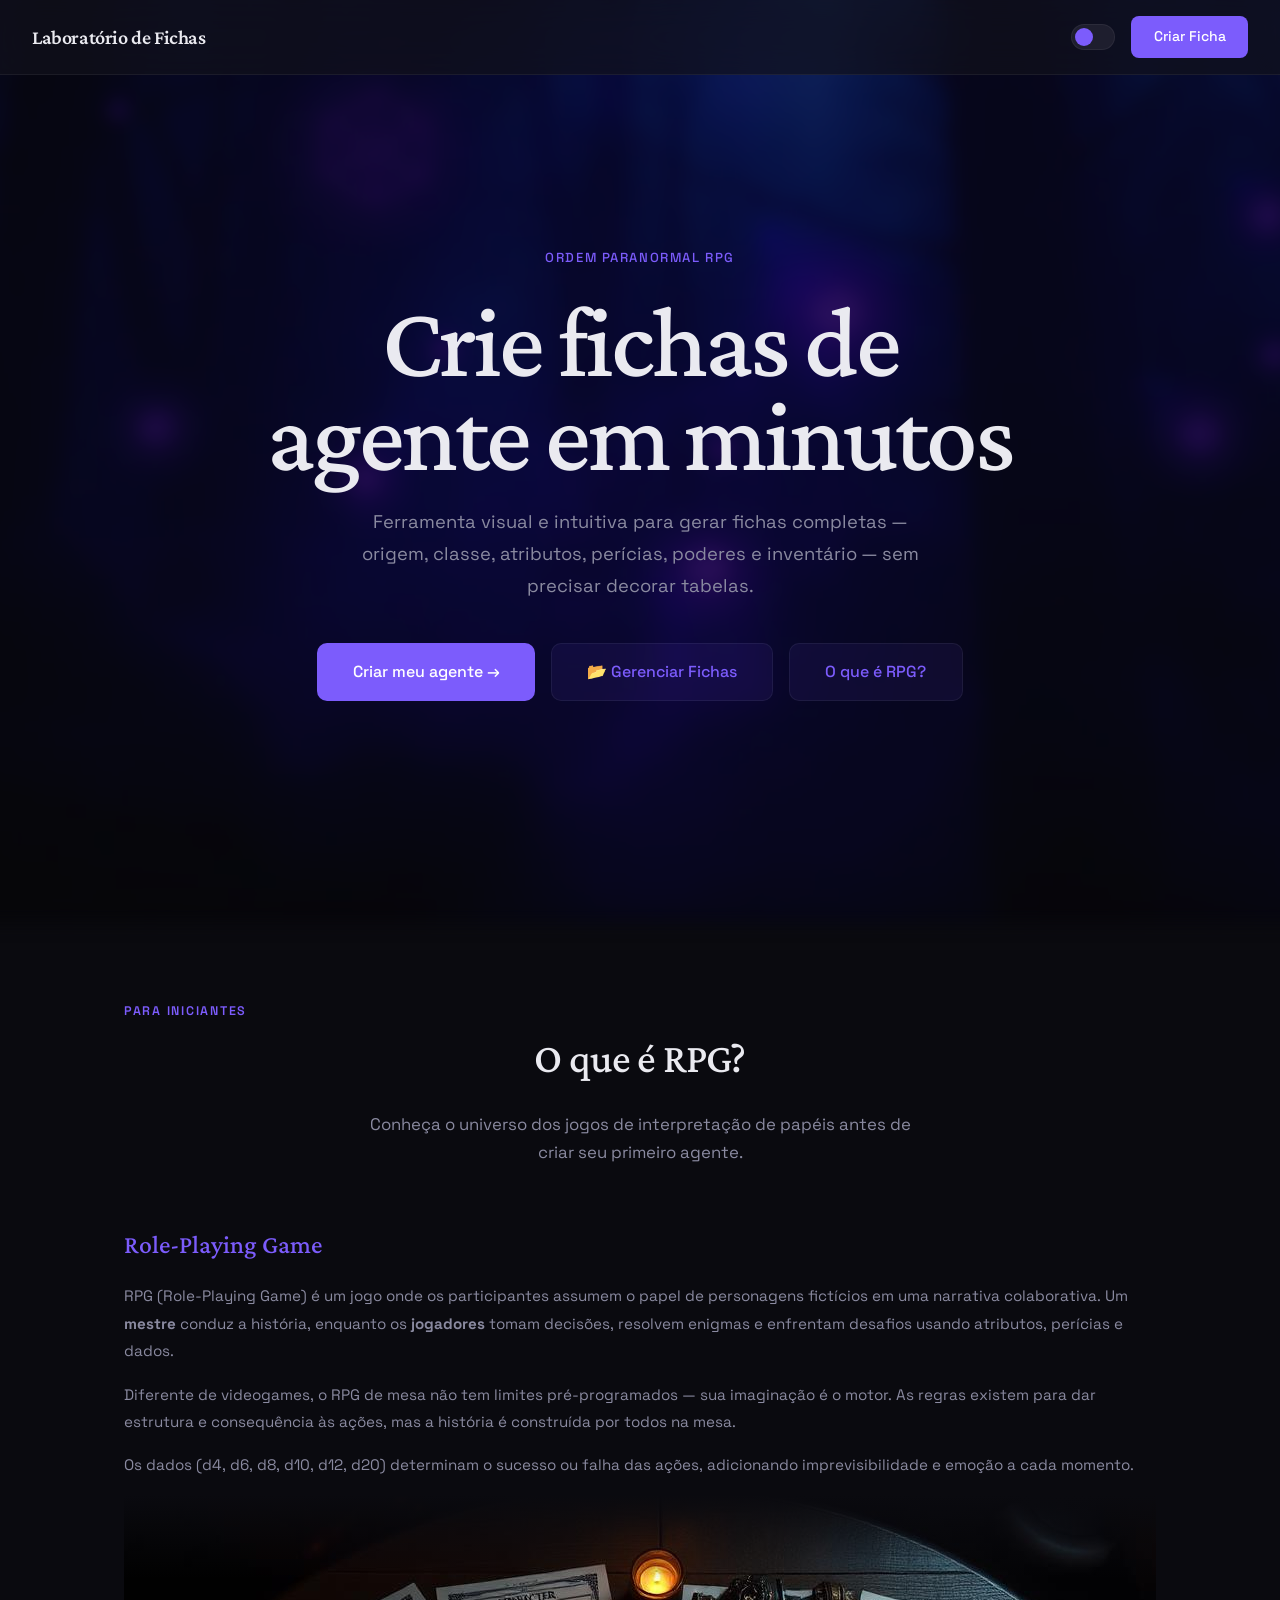
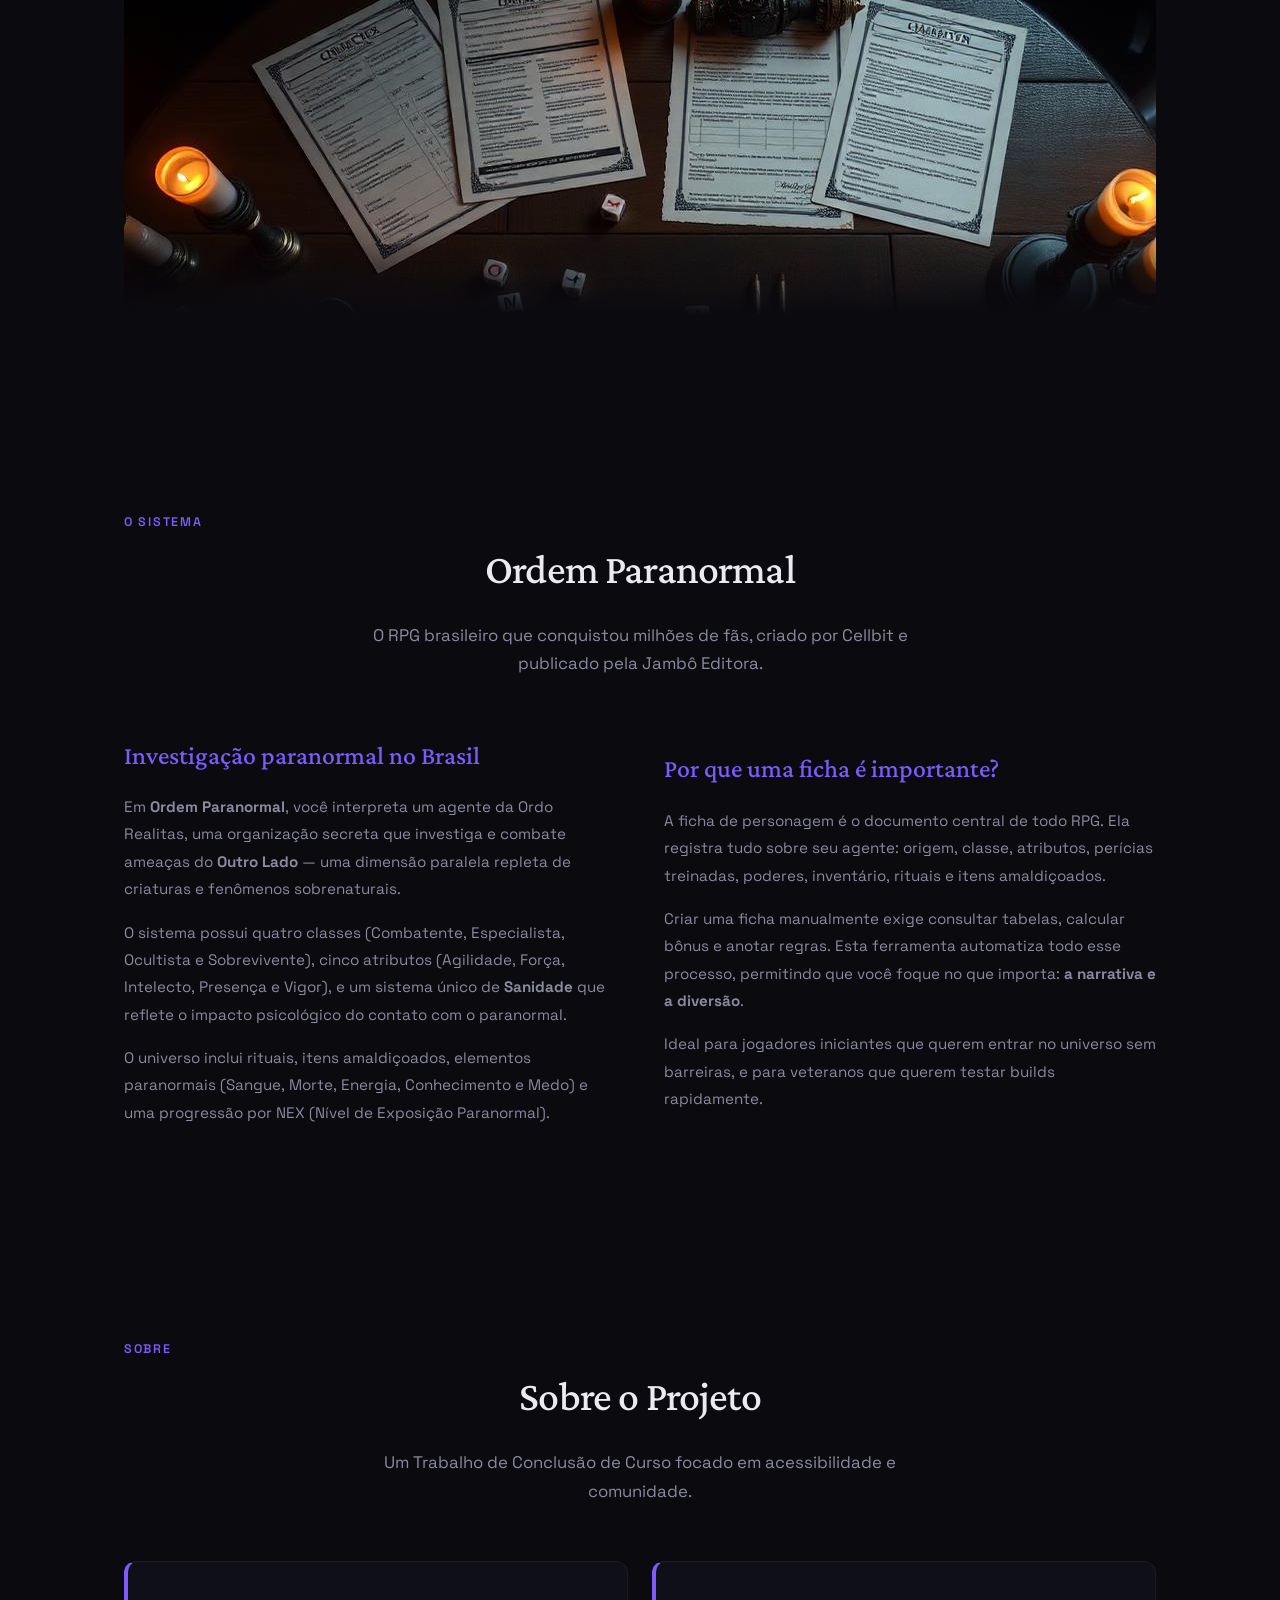
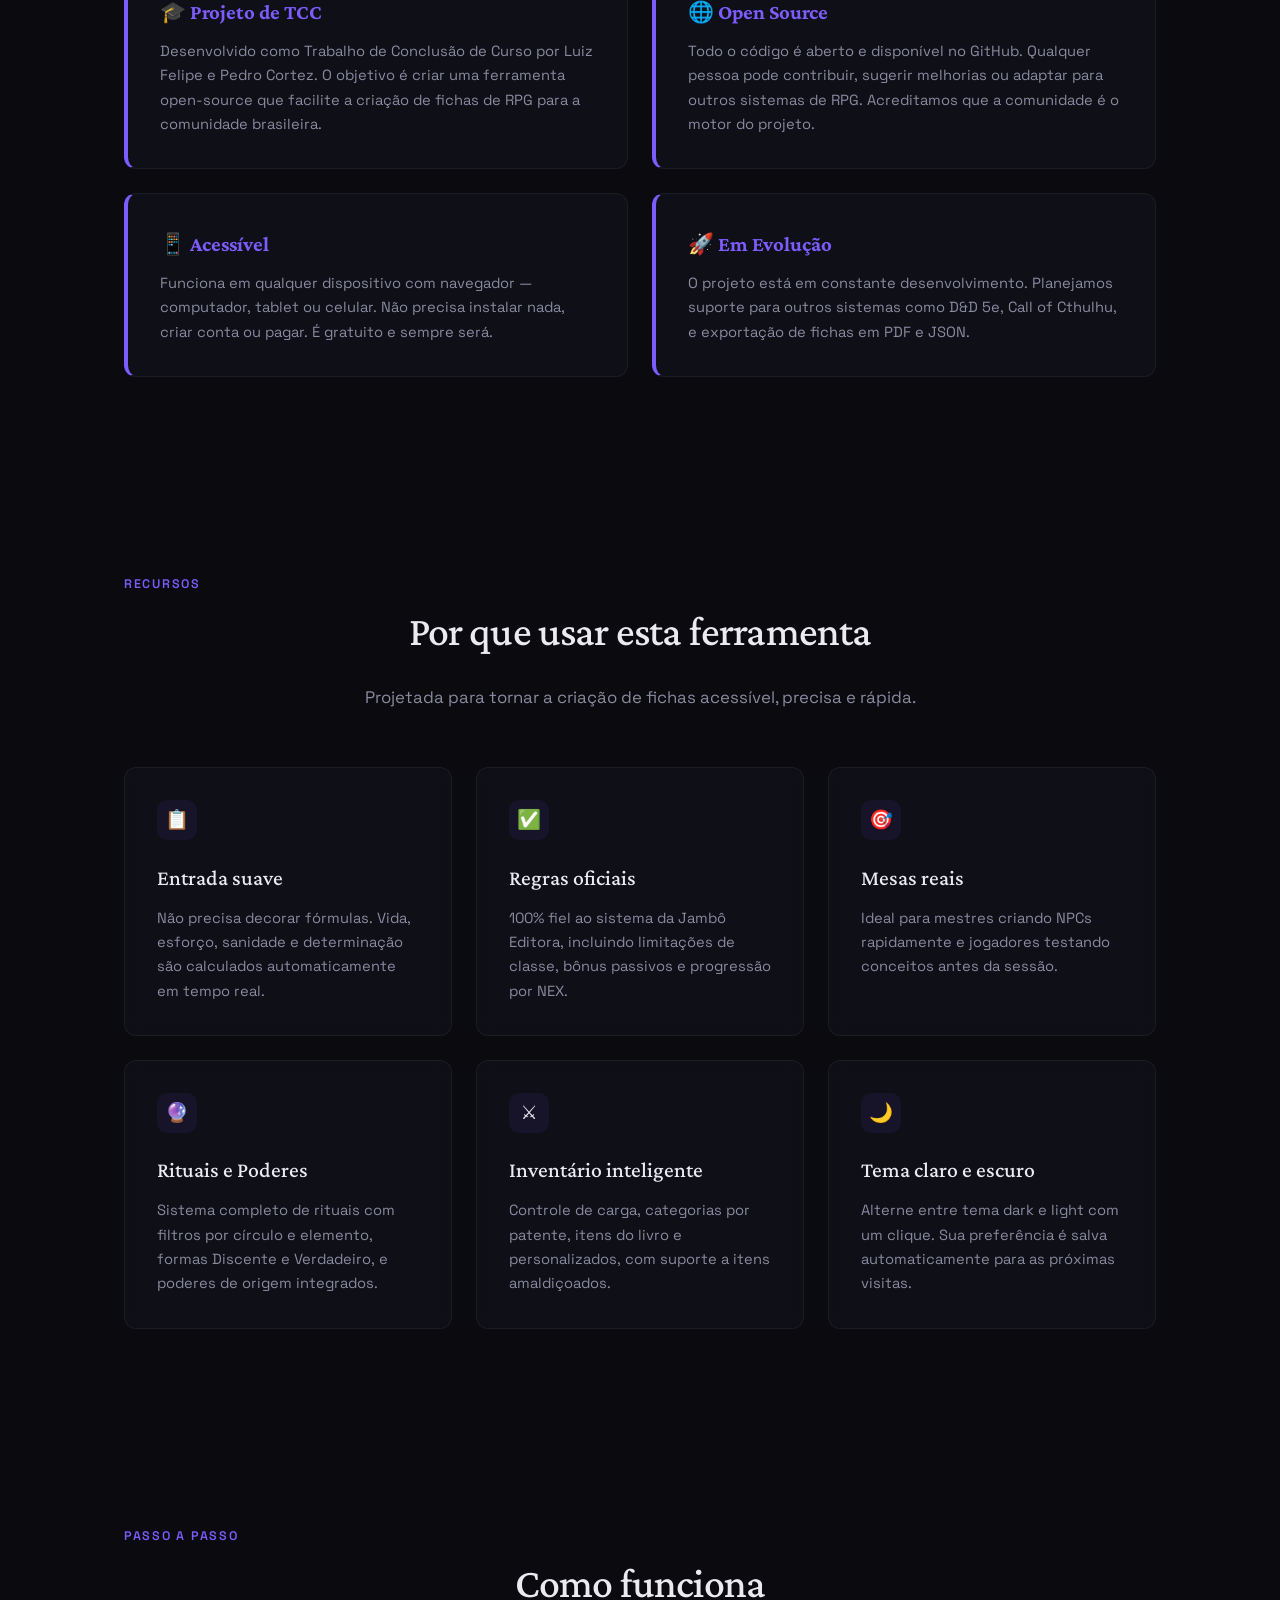
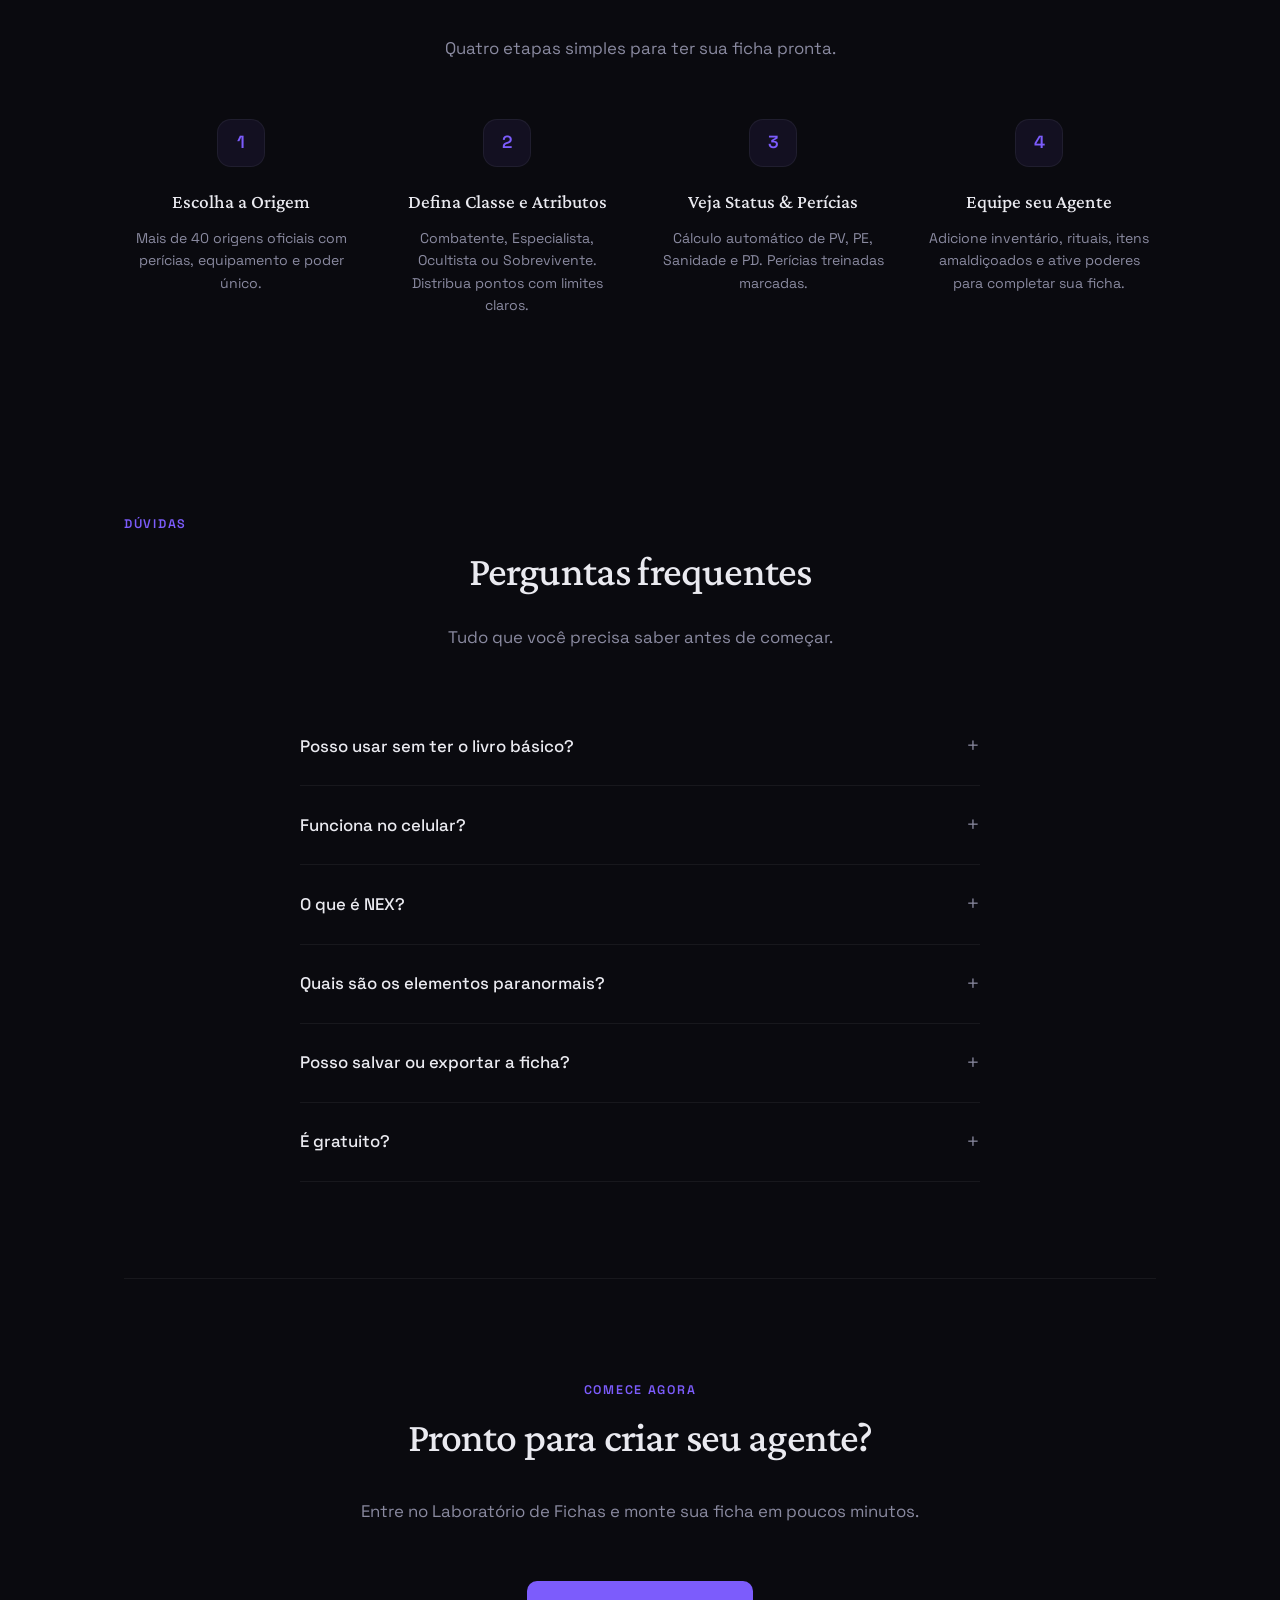
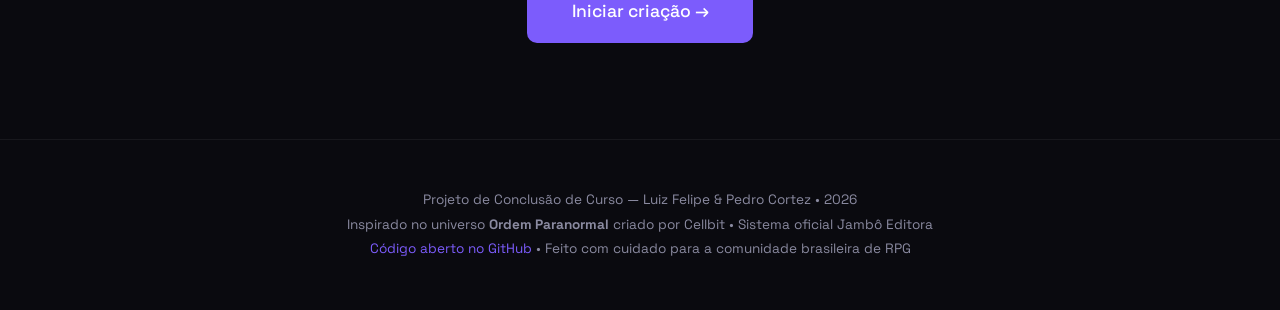
==== commit 35f046a5: "Preceding changes" ====
--- a/public/tcc/index.html
+++ b/public/tcc/index.html
@@ -488,7 +488,6 @@
   <a href="#" class="nav-logo">Laboratório de Fichas</a>
   <div class="nav-actions">
     <button class="theme-toggle" onclick="toggleTheme()" aria-label="Alternar tema"></button>
-    <a href="criador.html?gerenciar=1" class="nav-cta" style="background:transparent;border:1px solid var(--accent);color:var(--accent);margin-right:8px;">📂 Fichas</a>
     <a href="criador.html" class="nav-cta">Criar Ficha</a>
   </div>
 </nav>
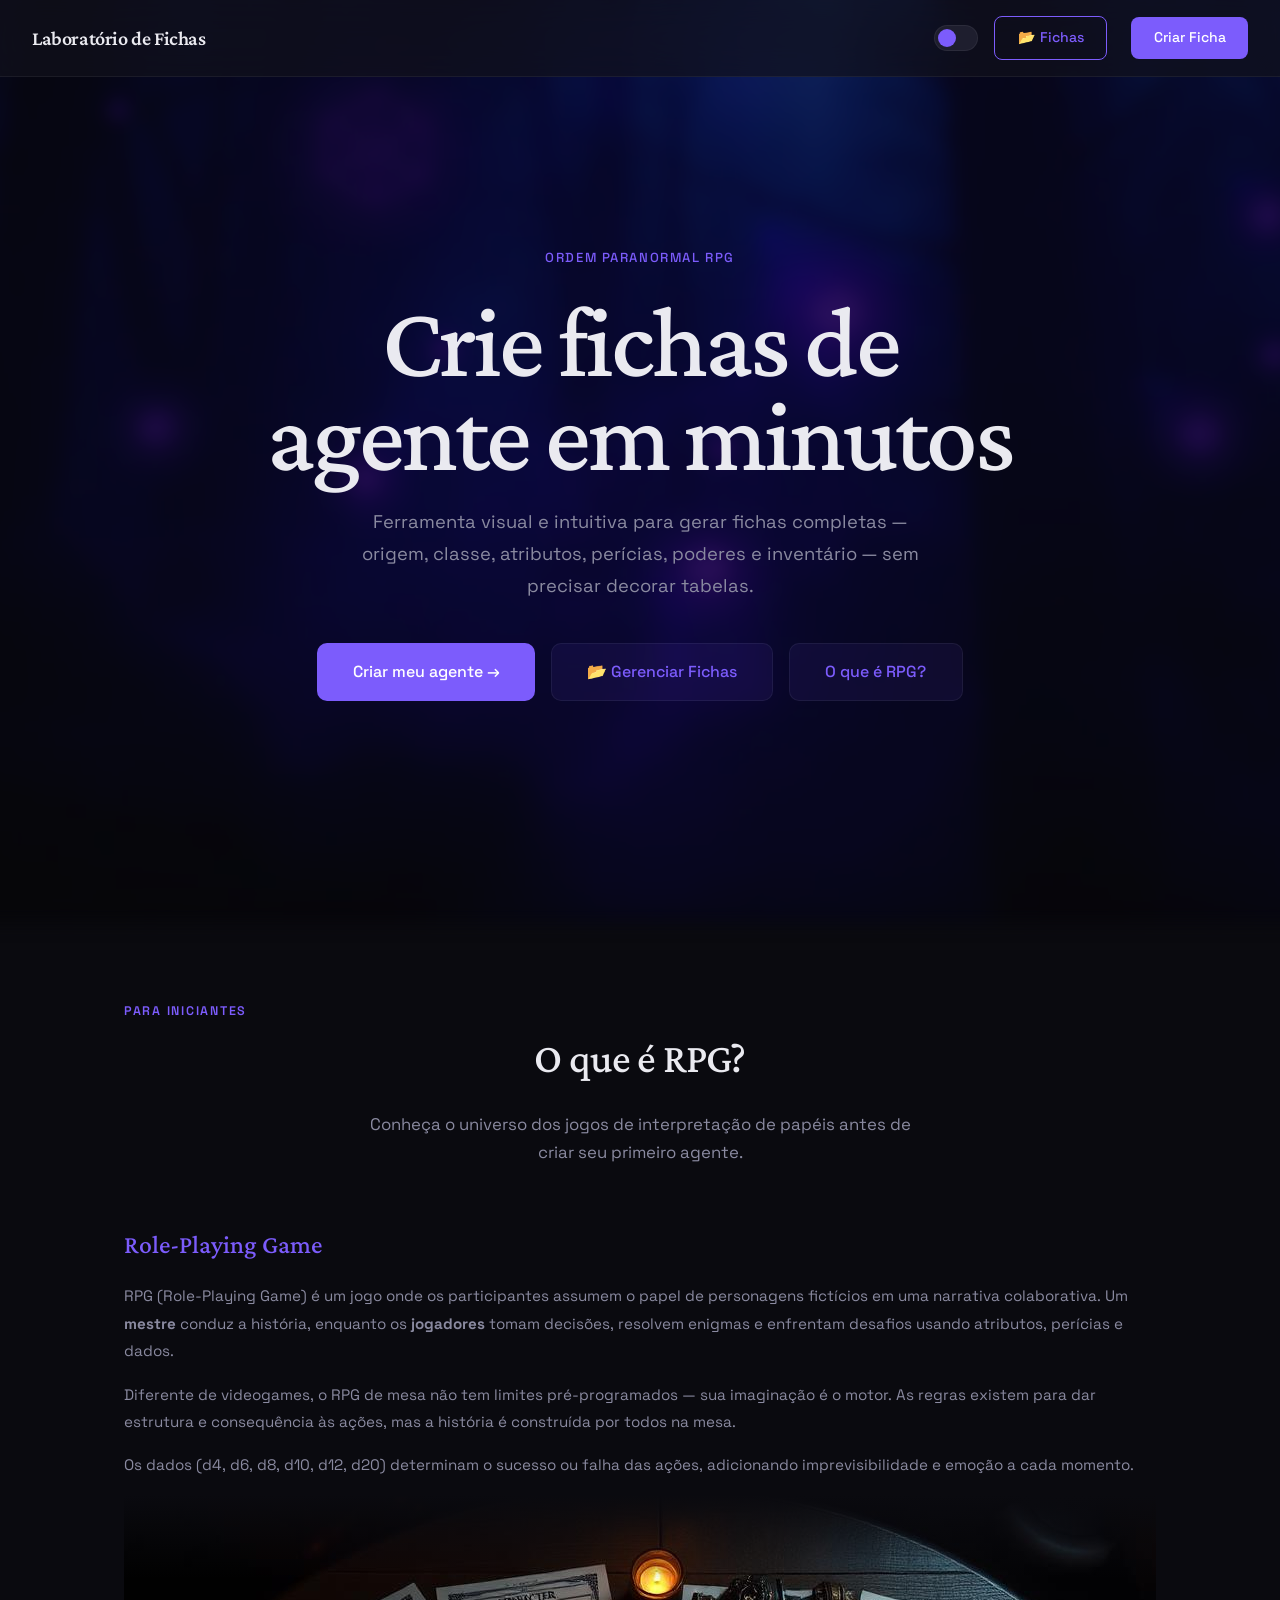
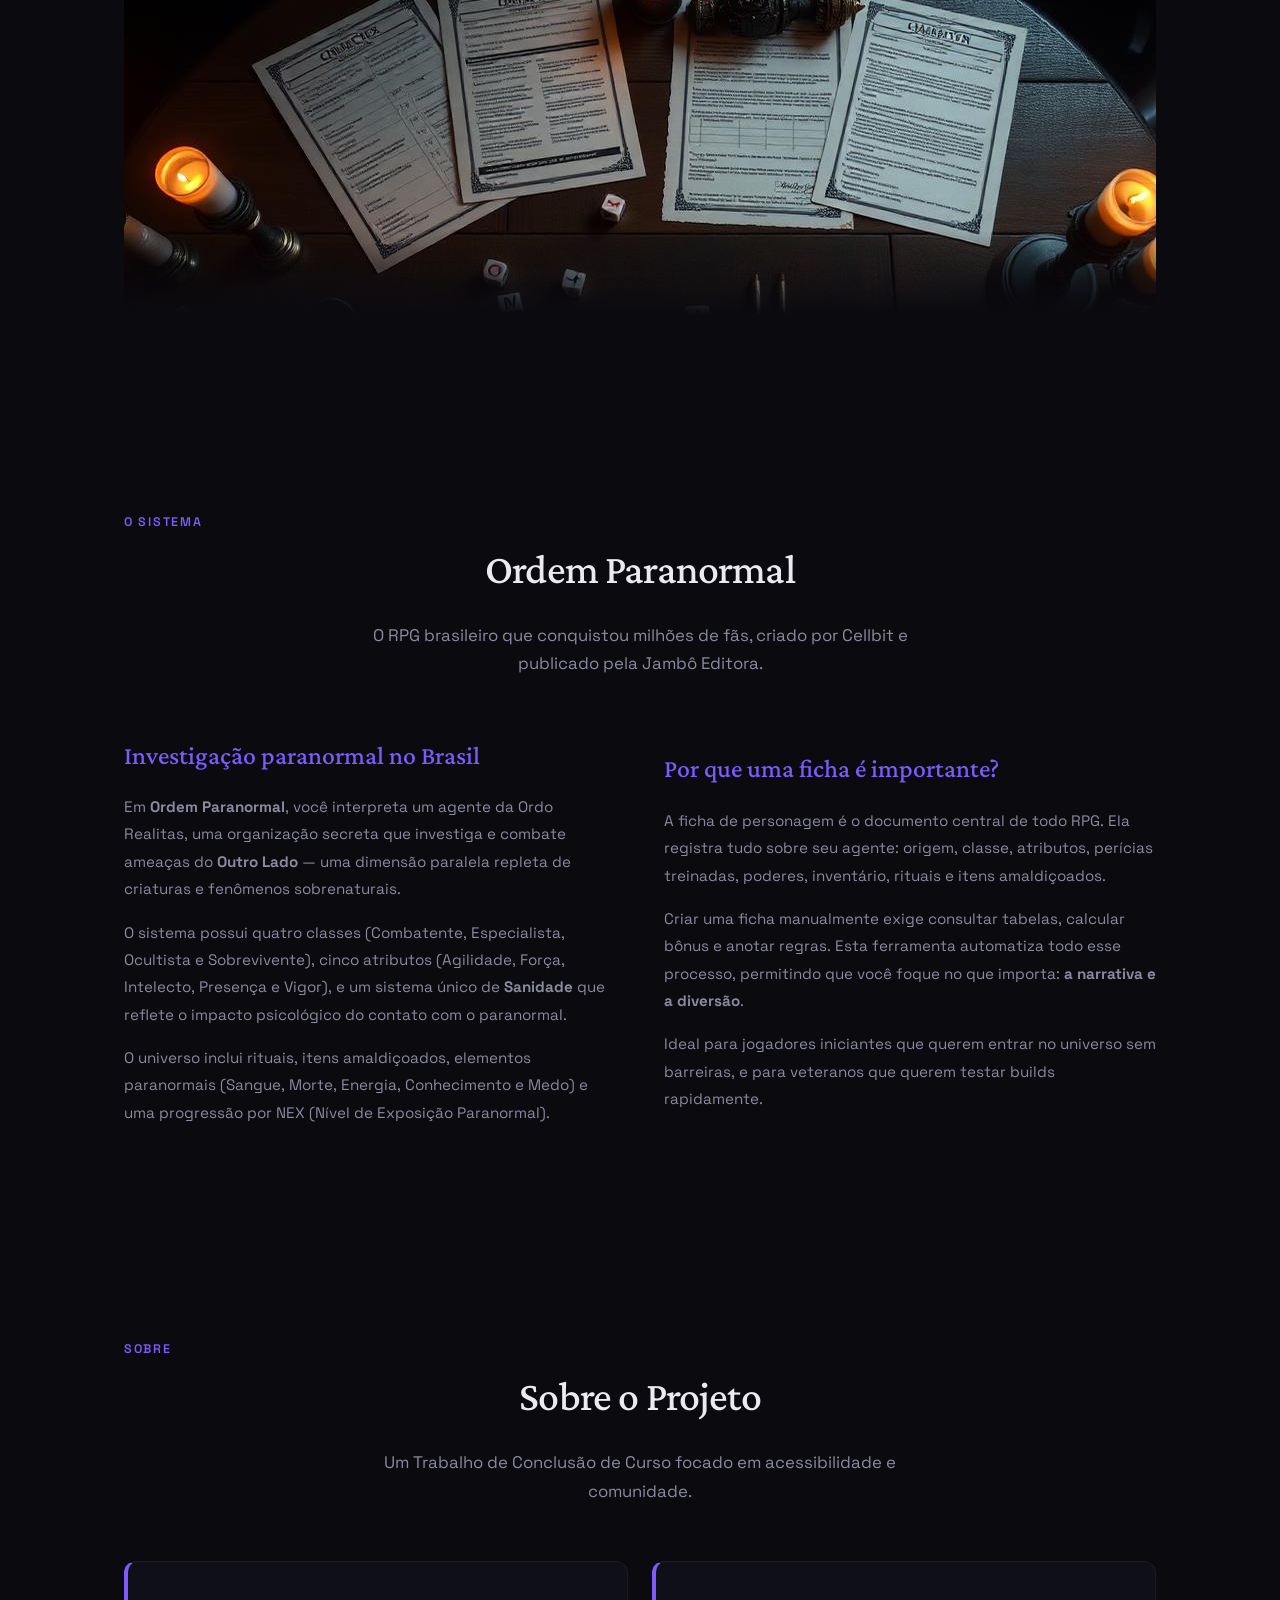
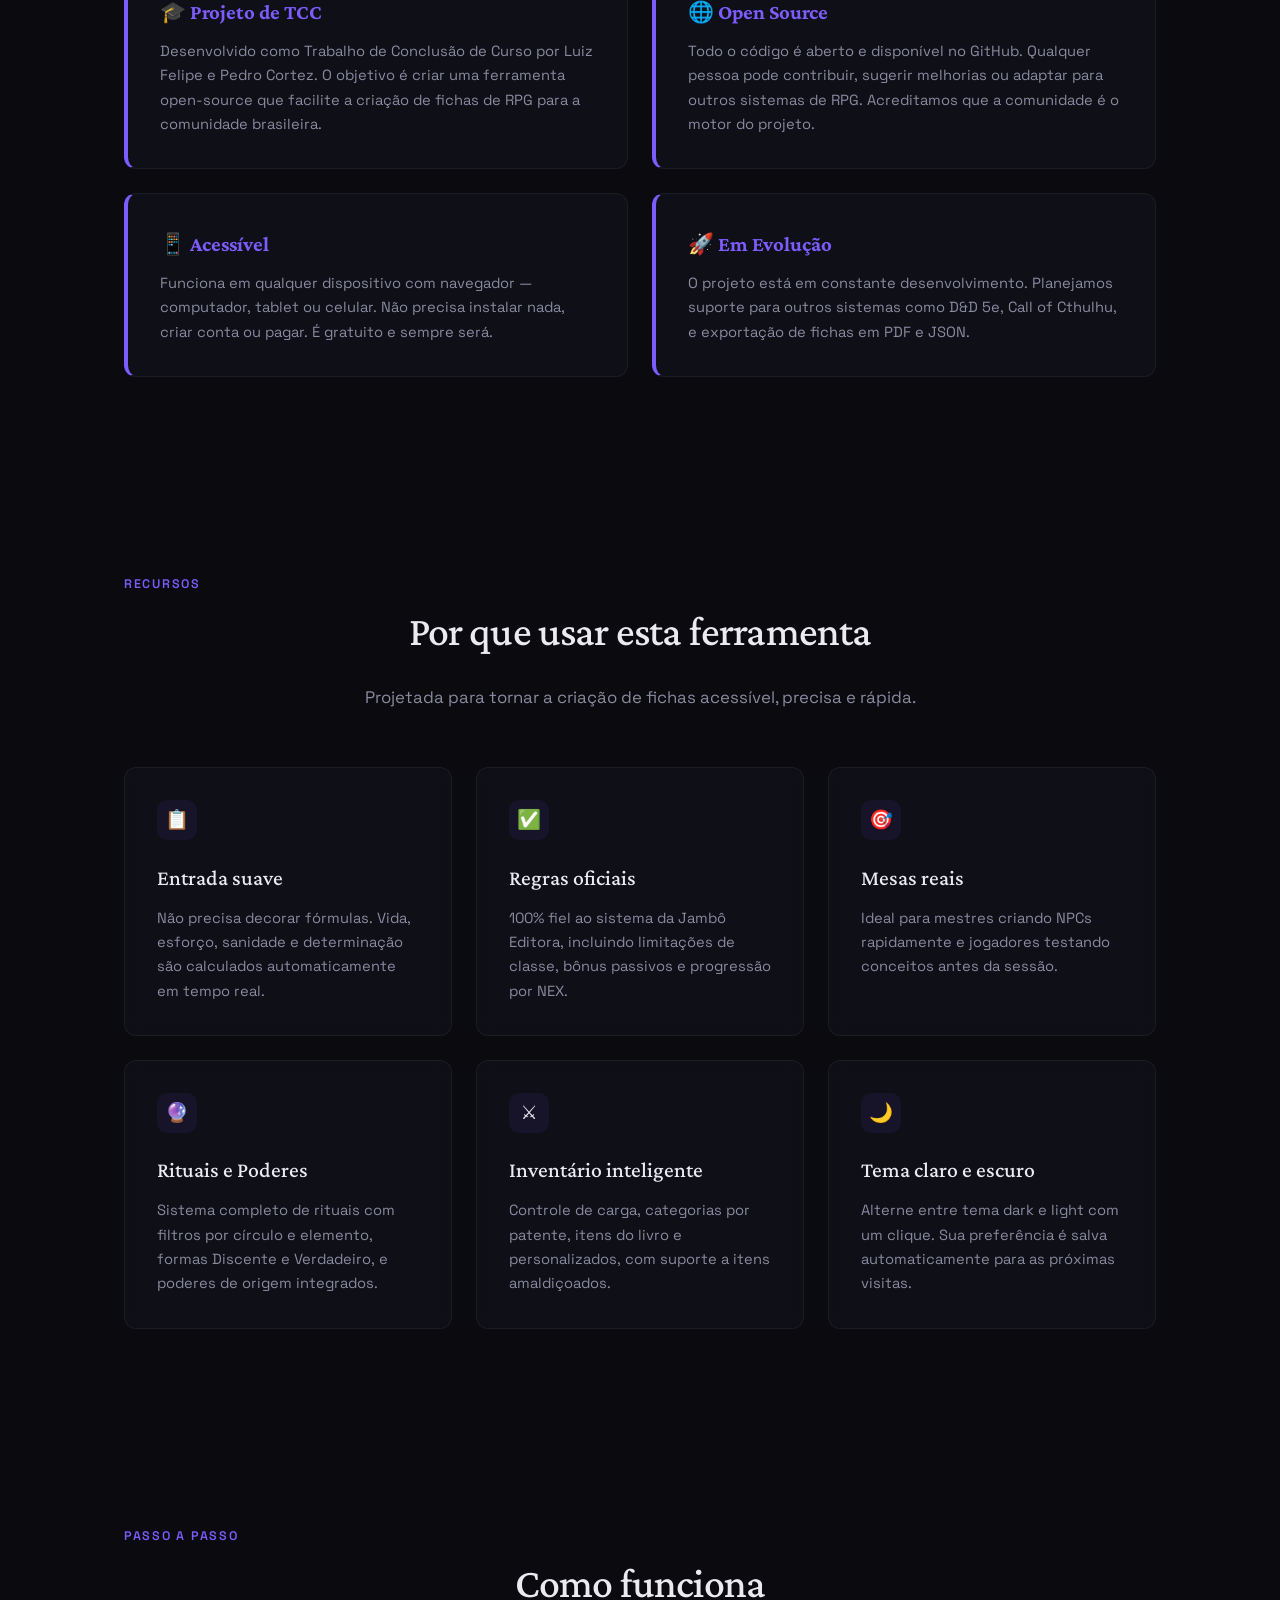
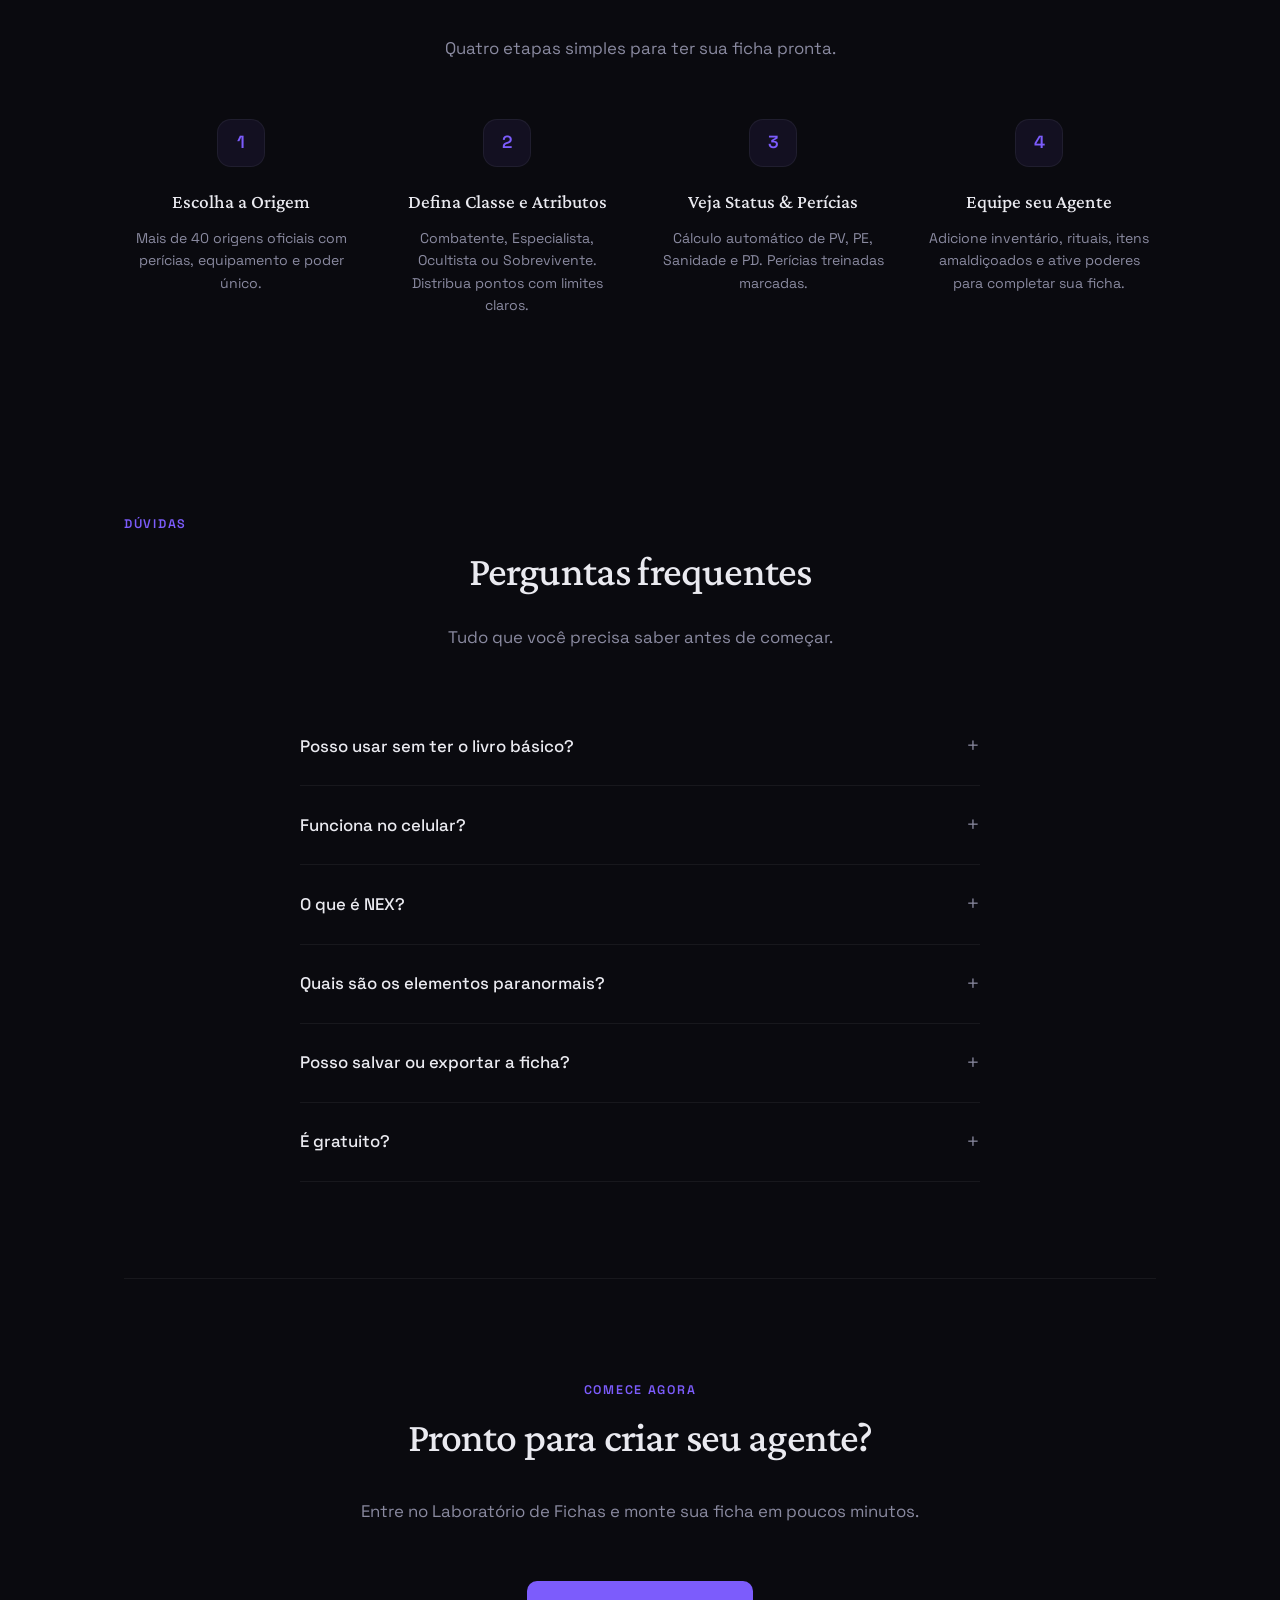
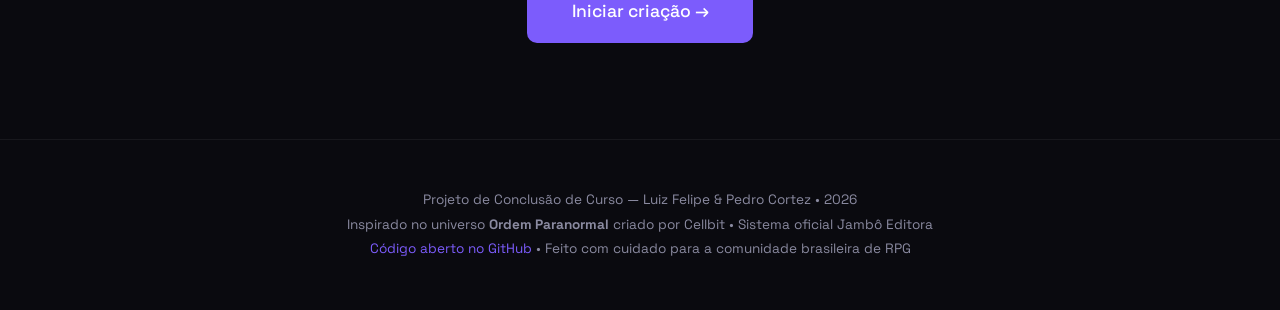
==== commit 58aa51d5: "Separou gerenciador de fichas Adicionei um botão separado próximo à criação de fichas para abrir o G" ====
--- a/public/tcc/index.html
+++ b/public/tcc/index.html
@@ -488,6 +488,7 @@
   <a href="#" class="nav-logo">Laboratório de Fichas</a>
   <div class="nav-actions">
     <button class="theme-toggle" onclick="toggleTheme()" aria-label="Alternar tema"></button>
+    <a href="criador.html?gerenciar=1" class="nav-cta" style="background:transparent;border:1px solid var(--accent);color:var(--accent);margin-right:8px;">📂 Fichas</a>
     <a href="criador.html" class="nav-cta">Criar Ficha</a>
   </div>
 </nav>
